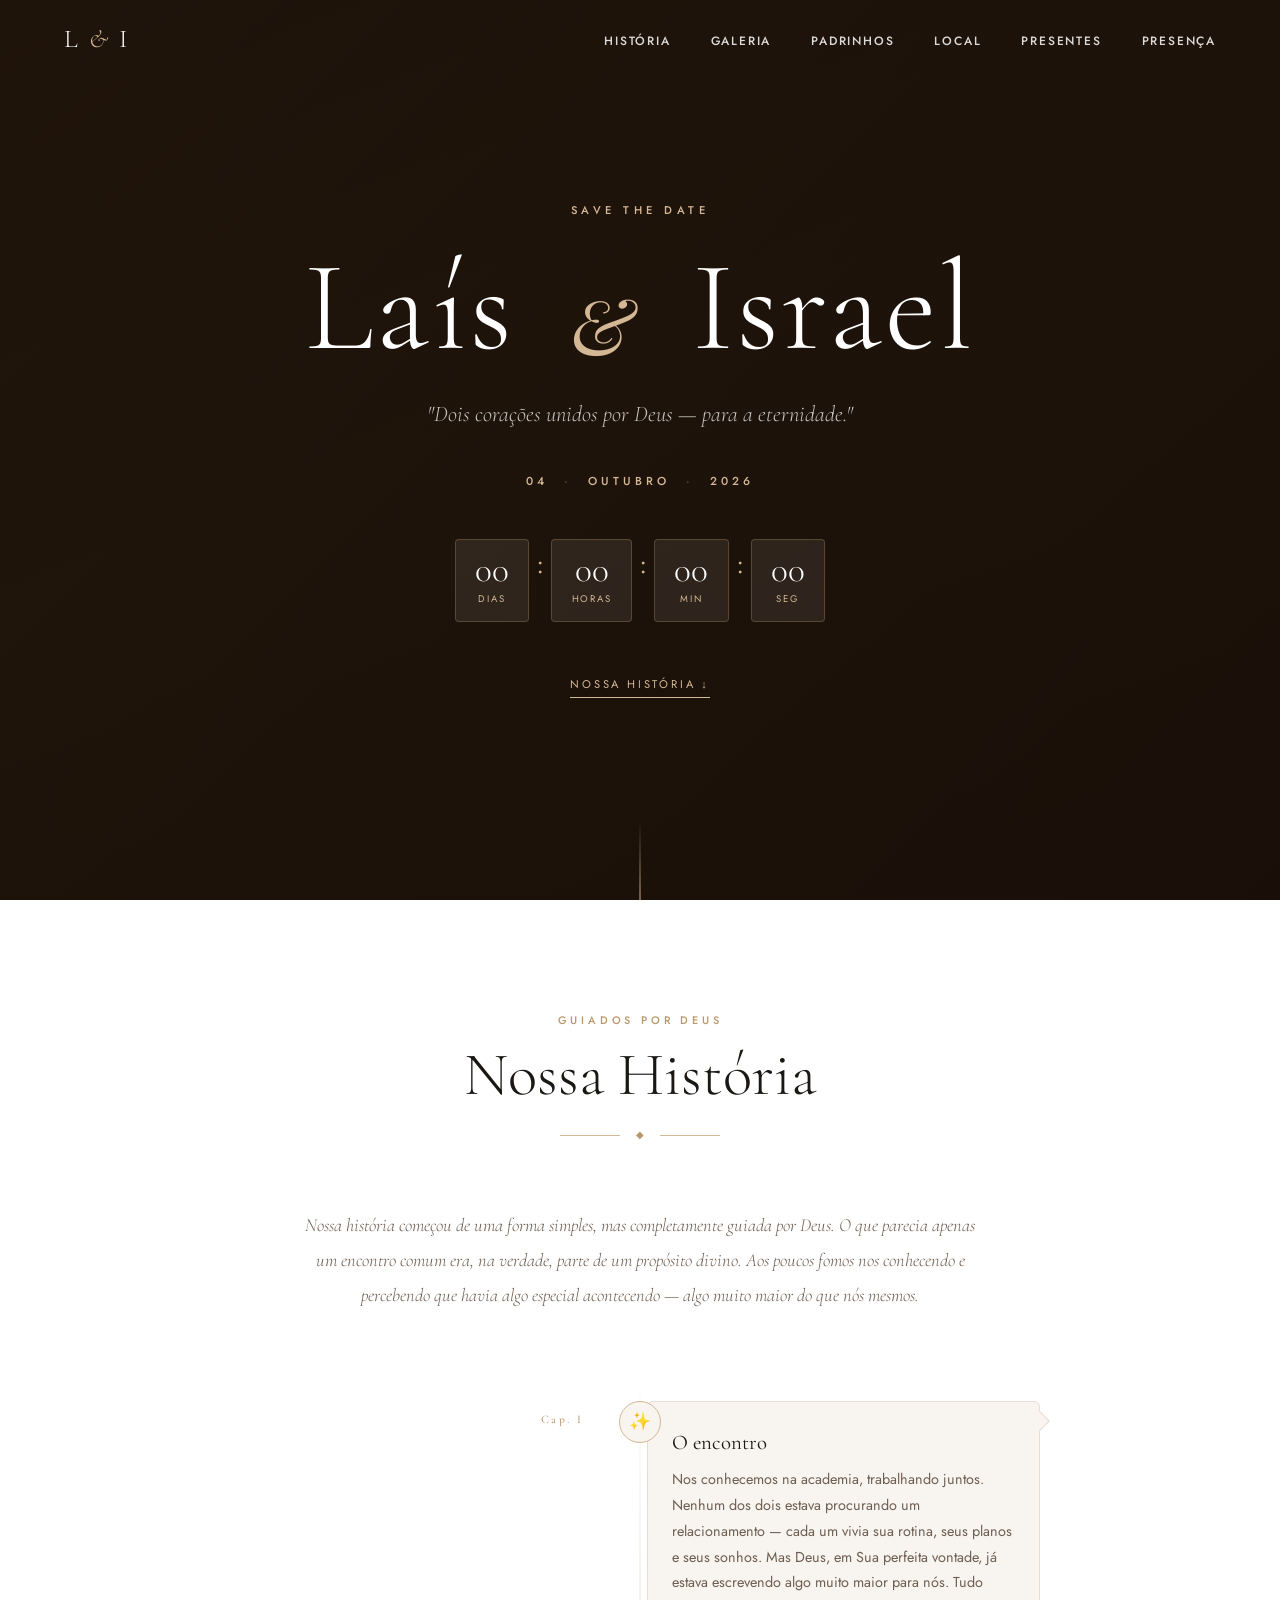
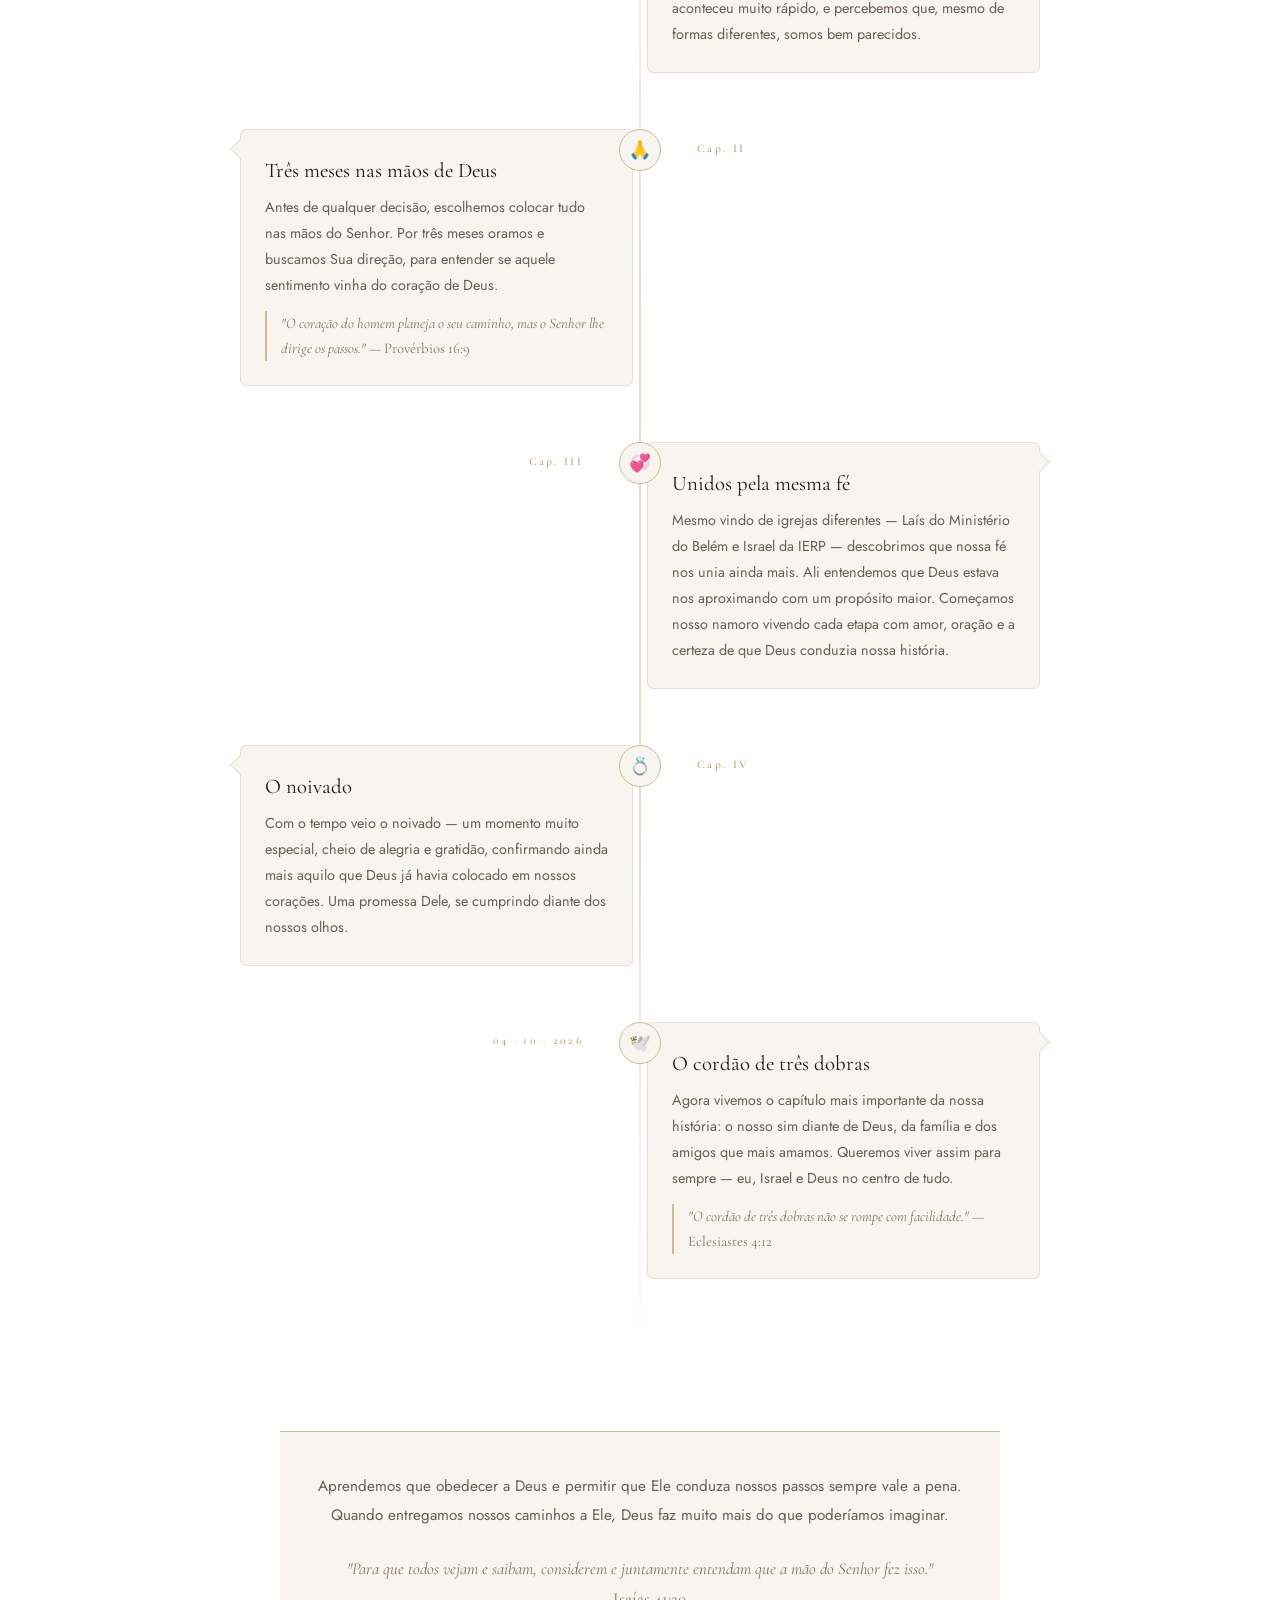
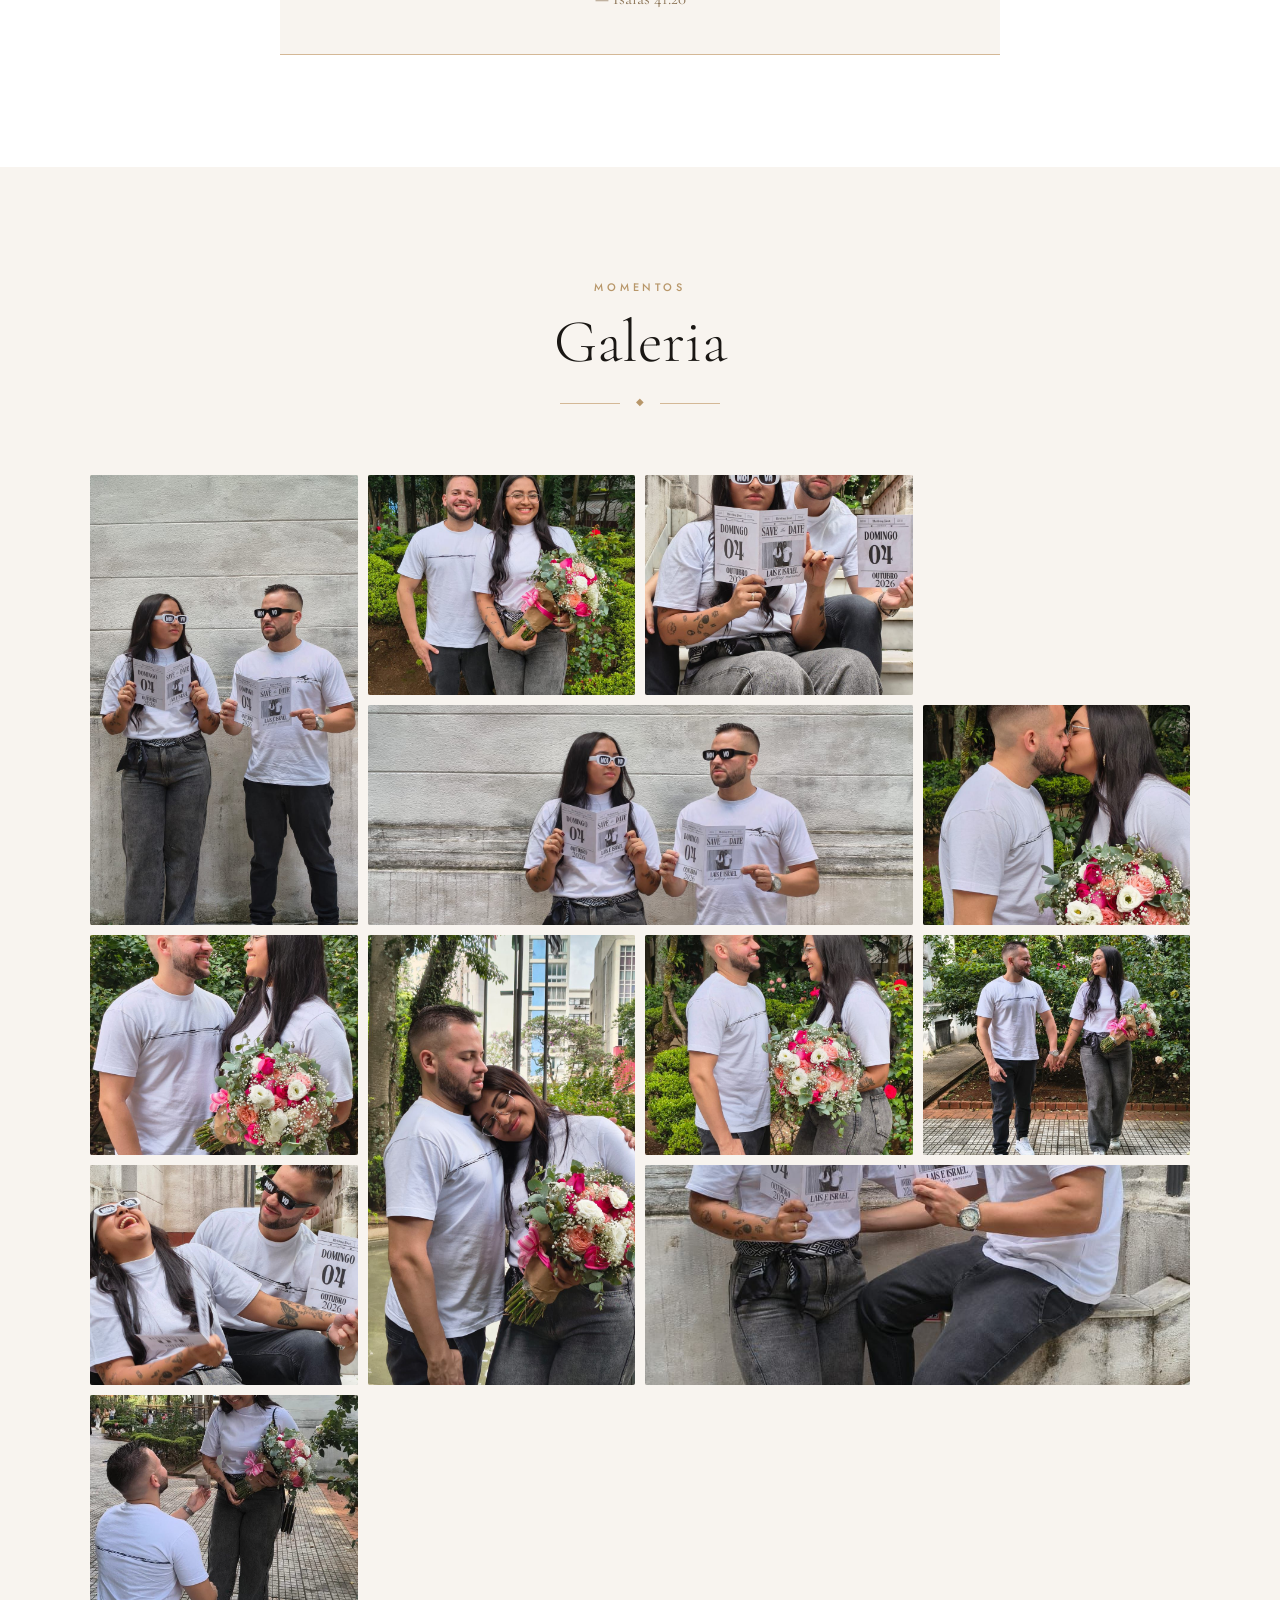
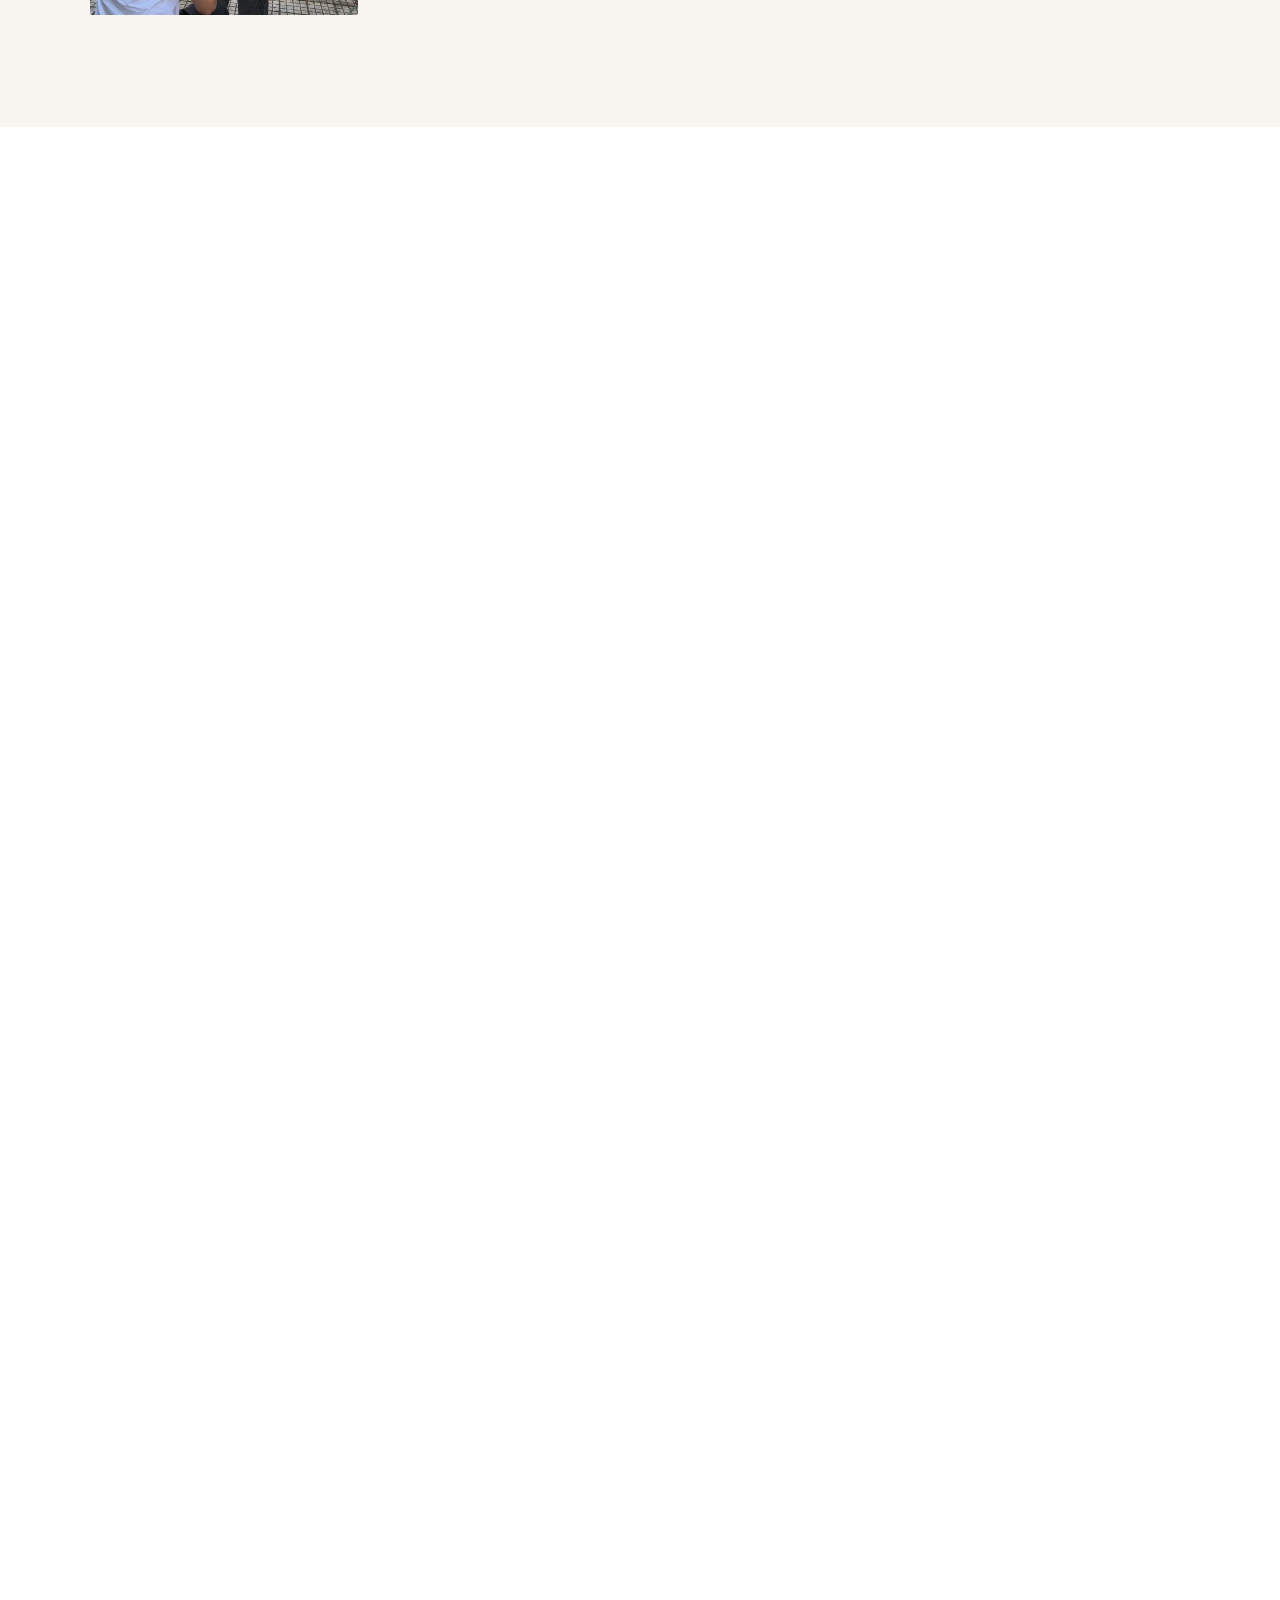
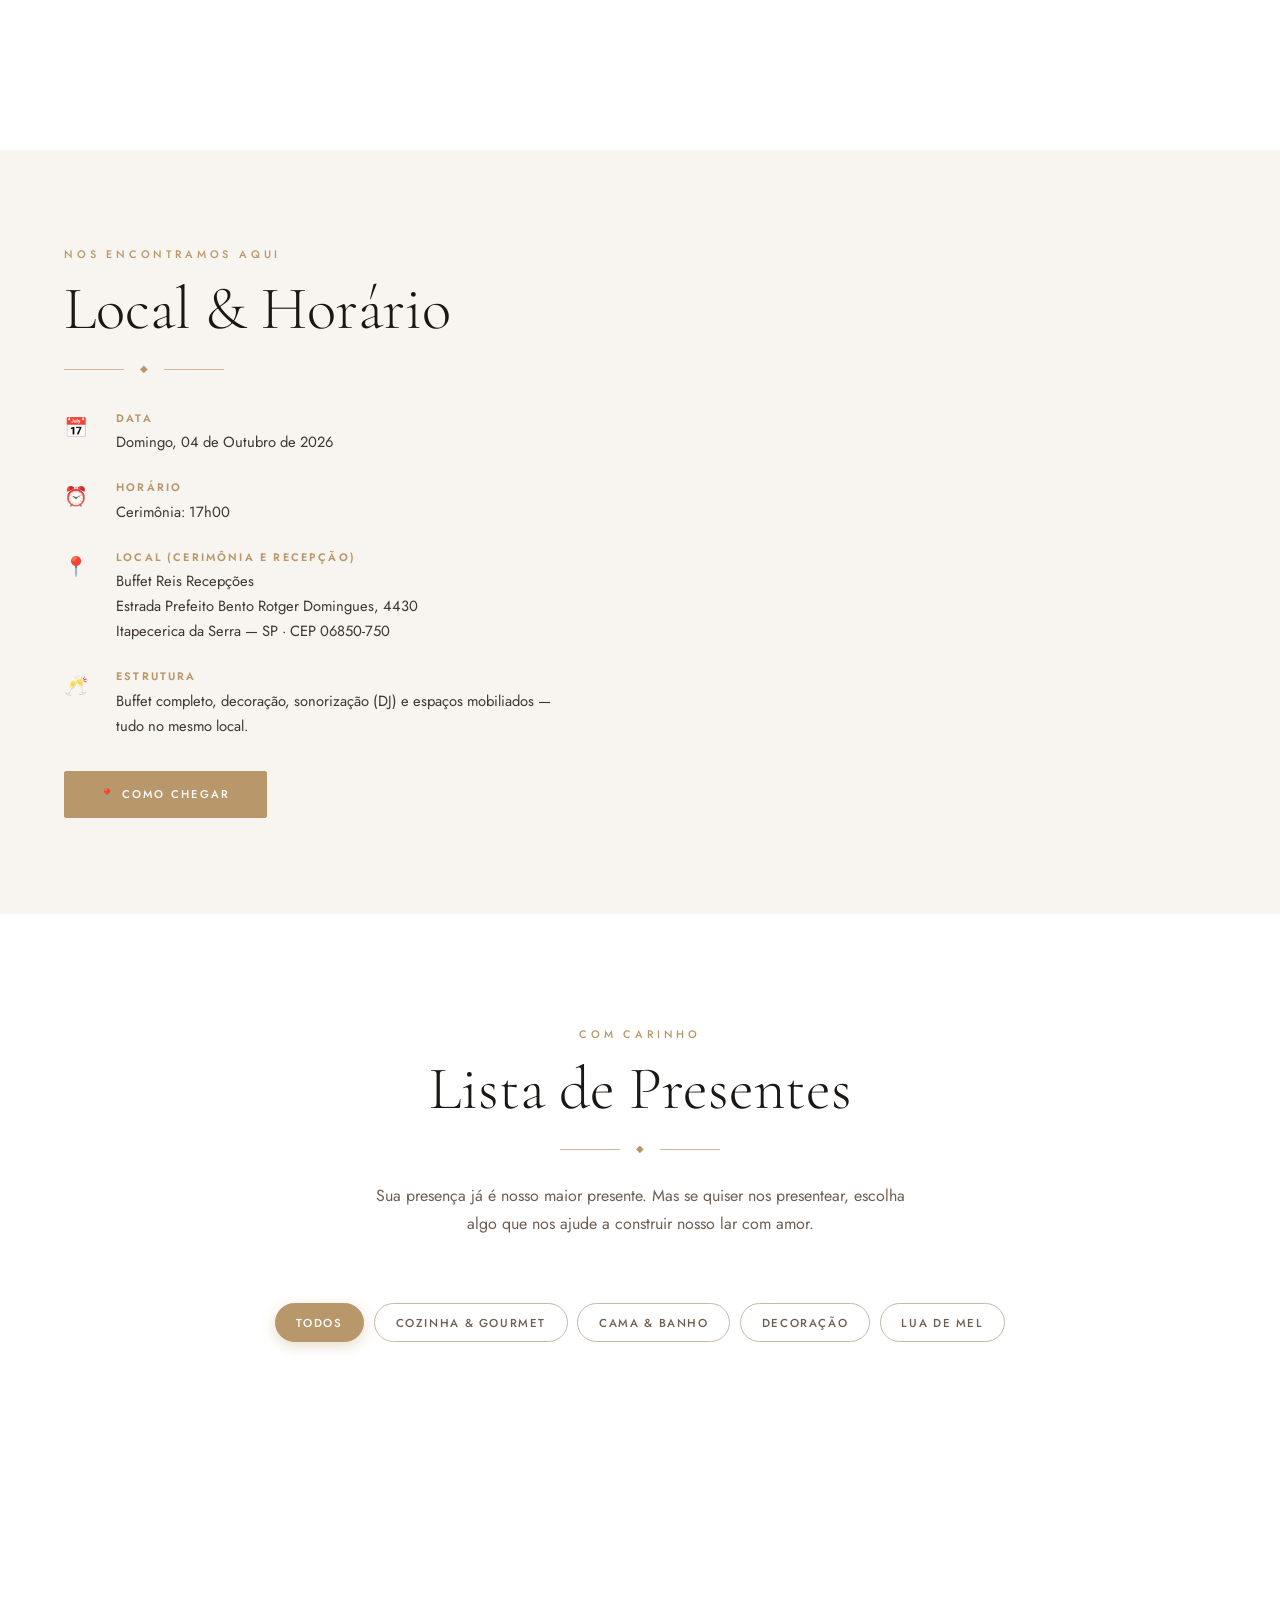
==== index.html @ 8e3e6f19 "Atualiza presentes com fotos reais do Unsplash e troca chave PIX - Substitui placeholders de imagem " ====
<!DOCTYPE html>
<html lang="pt-BR">
<head>
  <meta charset="UTF-8" />
  <meta name="viewport" content="width=device-width, initial-scale=1.0" />
  <title>Laís & Israel — 04.10.2026</title>
  <meta name="description" content="Casamento de Laís e Israel — Domingo, 04 de Outubro de 2026. Celebre conosco este momento especial." />
  <meta property="og:title" content="Laís & Israel — Casamento 04.10.2026" />
  <meta property="og:description" content="Você está convidado para o nosso grande dia!" />
  <meta property="og:type" content="website" />
  <link rel="preconnect" href="https://fonts.googleapis.com">
  <link rel="preconnect" href="https://fonts.gstatic.com" crossorigin>
  <link href="https://fonts.googleapis.com/css2?family=Cormorant+Garamond:ital,wght@0,300;0,400;0,500;0,600;1,300;1,400&family=Jost:wght@300;400;500&family=Playfair+Display:ital@1&display=swap" rel="stylesheet">
  <link rel="stylesheet" href="css/style.css" />
</head>
<body>

  <!-- NAV -->
  <nav id="navbar">
    <div class="nav-logo">L <span class="amp">&</span> I</div>
    <ul class="nav-links">
      <li><a href="#historia">História</a></li>
      <li><a href="#galeria">Galeria</a></li>
      <li><a href="#padrinhos">Padrinhos</a></li>
      <li><a href="#local">Local</a></li>
      <li><a href="#presentes">Presentes</a></li>
      <li><a href="#presenca">Presença</a></li>
    </ul>
    <button class="nav-toggle" id="navToggle" aria-label="Menu">
      <span></span><span></span><span></span>
    </button>
  </nav>

  <!-- HERO -->
  <section id="hero">
    <div class="hero-bg">
      <div class="hero-overlay"></div>
      <div class="hero-particles" id="particles"></div>
    </div>
    <div class="hero-content">
      <p class="hero-pre reveal">Save the Date</p>
      <h1 class="hero-names reveal">
        <span class="name-left">Laís</span>
        <span class="hero-amp">&</span>
        <span class="name-right">Israel</span>
      </h1>
      <p class="hero-phrase reveal"><em>"Dois corações unidos por Deus — para a eternidade."</em></p>
      <div class="hero-date reveal">
        <span class="date-day">04</span>
        <span class="date-sep">·</span>
        <span class="date-month">OUTUBRO</span>
        <span class="date-sep">·</span>
        <span class="date-year">2026</span>
      </div>
      <div class="countdown reveal" id="countdown">
        <div class="cd-block"><span id="cd-days">000</span><label>dias</label></div>
        <div class="cd-dot">:</div>
        <div class="cd-block"><span id="cd-hours">00</span><label>horas</label></div>
        <div class="cd-dot">:</div>
        <div class="cd-block"><span id="cd-min">00</span><label>min</label></div>
        <div class="cd-dot">:</div>
        <div class="cd-block"><span id="cd-sec">00</span><label>seg</label></div>
      </div>
      <a href="#historia" class="hero-cta reveal">Nossa história ↓</a>
    </div>
    <div class="hero-scroll-line"></div>
  </section>

  <!-- HISTÓRIA -->
  <section id="historia">
    <div class="section-header reveal">
      <p class="section-tag">Guiados por Deus</p>
      <h2 class="section-title">Nossa História</h2>
      <div class="section-divider"><span></span><span class="diamond">◆</span><span></span></div>
    </div>

    <div class="historia-intro reveal">
      <p>Nossa história começou de uma forma simples, mas completamente guiada por Deus. O que parecia apenas um encontro comum era, na verdade, parte de um propósito divino. Aos poucos fomos nos conhecendo e percebendo que havia algo especial acontecendo — algo muito maior do que nós mesmos.</p>
    </div>

    <div class="timeline">

      <div class="tl-item reveal">
        <div class="tl-icon">✨</div>
        <div class="tl-year">Cap. I</div>
        <div class="tl-card">
          <h3>O encontro</h3>
          <p>Nos conhecemos na academia, trabalhando juntos. Nenhum dos dois estava procurando um relacionamento — cada um vivia sua rotina, seus planos e seus sonhos. Mas Deus, em Sua perfeita vontade, já estava escrevendo algo muito maior para nós. Tudo aconteceu muito rápido, e percebemos que, mesmo de formas diferentes, somos bem parecidos.</p>
        </div>
      </div>

      <div class="tl-item tl-right reveal">
        <div class="tl-icon">🙏</div>
        <div class="tl-year">Cap. II</div>
        <div class="tl-card">
          <h3>Três meses nas mãos de Deus</h3>
          <p>Antes de qualquer decisão, escolhemos colocar tudo nas mãos do Senhor. Por três meses oramos e buscamos Sua direção, para entender se aquele sentimento vinha do coração de Deus.</p>
          <p class="tl-verse"><em>"O coração do homem planeja o seu caminho, mas o Senhor lhe dirige os passos."</em> — Provérbios 16:9</p>
        </div>
      </div>

      <div class="tl-item reveal">
        <div class="tl-icon">💞</div>
        <div class="tl-year">Cap. III</div>
        <div class="tl-card">
          <h3>Unidos pela mesma fé</h3>
          <p>Mesmo vindo de igrejas diferentes — Laís do Ministério do Belém e Israel da IERP — descobrimos que nossa fé nos unia ainda mais. Ali entendemos que Deus estava nos aproximando com um propósito maior. Começamos nosso namoro vivendo cada etapa com amor, oração e a certeza de que Deus conduzia nossa história.</p>
        </div>
      </div>

      <div class="tl-item tl-right reveal">
        <div class="tl-icon">💍</div>
        <div class="tl-year">Cap. IV</div>
        <div class="tl-card">
          <h3>O noivado</h3>
          <p>Com o tempo veio o noivado — um momento muito especial, cheio de alegria e gratidão, confirmando ainda mais aquilo que Deus já havia colocado em nossos corações. Uma promessa Dele, se cumprindo diante dos nossos olhos.</p>
        </div>
      </div>

      <div class="tl-item reveal">
        <div class="tl-icon">🕊️</div>
        <div class="tl-year">04 · 10 · 2026</div>
        <div class="tl-card">
          <h3>O cordão de três dobras</h3>
          <p>Agora vivemos o capítulo mais importante da nossa história: o nosso sim diante de Deus, da família e dos amigos que mais amamos. Queremos viver assim para sempre — eu, Israel e Deus no centro de tudo.</p>
          <p class="tl-verse"><em>"O cordão de três dobras não se rompe com facilidade."</em> — Eclesiastes 4:12</p>
        </div>
      </div>

    </div>

    <div class="historia-final reveal">
      <p>Aprendemos que obedecer a Deus e permitir que Ele conduza nossos passos sempre vale a pena. Quando entregamos nossos caminhos a Ele, Deus faz muito mais do que poderíamos imaginar.</p>
      <p class="historia-verse"><em>"Para que todos vejam e saibam, considerem e juntamente entendam que a mão do Senhor fez isso."</em><br>— Isaías 41:20</p>
    </div>
  </section>

  <!-- GALERIA -->
  <section id="galeria">
    <div class="section-header reveal">
      <p class="section-tag">Momentos</p>
      <h2 class="section-title">Galeria</h2>
      <div class="section-divider"><span></span><span class="diamond">◆</span><span></span></div>
    </div>

    <div class="gallery-grid reveal">
      <div class="gal-item gal-tall" data-index="0">
        <div class="gal-img" style="background:#d4c5b5 url('assets/photo1.jpg') center/cover no-repeat"></div>
        <div class="gal-overlay"><span>Save the Date</span></div>
      </div>
      <div class="gal-item" data-index="1">
        <div class="gal-img" style="background:#c9b8a8 url('assets/photo6.jpg') center/cover no-repeat"></div>
        <div class="gal-overlay"><span>Sorrindo de amor</span></div>
      </div>
      <div class="gal-item" data-index="2">
        <div class="gal-img" style="background:#e8ddd4 url('assets/photo3.jpg') center/cover no-repeat"></div>
        <div class="gal-overlay"><span>Noiva & Noivo</span></div>
      </div>
      <div class="gal-item gal-wide" data-index="3">
        <div class="gal-img" style="background:#d9cfc7 url('assets/photo4.jpg') center/cover no-repeat"></div>
        <div class="gal-overlay"><span>Amor em flor</span></div>
      </div>
      <div class="gal-item" data-index="4">
        <div class="gal-img" style="background:#c5b5a5 url('assets/photo5.jpg') center/cover no-repeat"></div>
        <div class="gal-overlay"><span>Um beijo eterno</span></div>
      </div>
      <div class="gal-item" data-index="5">
        <div class="gal-img" style="background:#ddd0c4 url('assets/photo9.jpg') center/cover no-repeat"></div>
        <div class="gal-overlay"><span>Para sempre</span></div>
      </div>
      <div class="gal-item gal-tall" data-index="6">
        <div class="gal-img" style="background:#cfc2b5 url('assets/photo7.jpg') center/cover no-repeat"></div>
        <div class="gal-overlay"><span>De mãos dadas</span></div>
      </div>
      <div class="gal-item" data-index="7">
        <div class="gal-img" style="background:#e2d8ce url('assets/photo8.jpg') center/cover no-repeat"></div>
        <div class="gal-overlay"><span>Noivos</span></div>
      </div>
      <div class="gal-item" data-index="8">
        <div class="gal-img" style="background:#d5c8bb url('assets/photo13.jpg') center/cover no-repeat"></div>
        <div class="gal-overlay"><span>Caminhando juntos</span></div>
      </div>
      <div class="gal-item" data-index="9">
        <div class="gal-img" style="background:#c8bdb0 url('assets/photo11.jpg') center/cover no-repeat"></div>
        <div class="gal-overlay"><span>Cumplicidade</span></div>
      </div>
      <div class="gal-item gal-wide" data-index="10">
        <div class="gal-img" style="background:#dbd0c5 url('assets/photo12.jpg') center/cover no-repeat"></div>
        <div class="gal-overlay"><span>Noiva & Noivo</span></div>
      </div>
      <div class="gal-item" data-index="11">
        <div class="gal-img" style="background:#d0c4b8 url('assets/photo10.jpg') center/cover no-repeat"></div>
        <div class="gal-overlay"><span>O grande pedido</span></div>
      </div>
    </div>
  </section>

  <!-- PADRINHOS -->
  <section id="padrinhos">
    <div class="section-header reveal">
      <p class="section-tag">Nosso círculo</p>
      <h2 class="section-title">Padrinhos & Madrinhas</h2>
      <div class="section-divider"><span></span><span class="diamond">◆</span><span></span></div>
      <p class="section-sub reveal">Escolhidos com amor para estar ao nosso lado nesse dia tão especial</p>
    </div>

    <div class="mentores reveal">
      <div class="mentores-header">
        <p class="mentores-tag">Com gratidão</p>
        <h3 class="mentores-title">Nossos Mentores</h3>
        <div class="section-divider"><span></span><span class="diamond">◆</span><span></span></div>
        <p class="mentores-sub">Nos orientaram a viver um relacionamento cristão, onde o crescimento espiritual faz toda a diferença no matrimônio.</p>
      </div>
      <div class="mentores-grid">
        <div class="mentor-card">
          <div class="mentor-photo" style="background-image: url('assets/clovis.jpg')"></div>
          <h4>Clovis Caldeira</h4>
          <span class="mentor-role">Padrinho &amp; Mentor</span>
          <p>"Orientamos a viver um relacionamento cristão, onde o crescimento espiritual faz a diferença no matrimônio."</p>
        </div>
        <div class="mentor-card">
          <div class="mentor-photo" style="background-image: url('assets/priscila.jpg')"></div>
          <h4>Priscila Jimenes</h4>
          <span class="mentor-role">Madrinha &amp; Mentora</span>
          <p>"Caminhamos ao lado deles desde o início, com oração, amor e fé, apontando sempre para Jesus."</p>
        </div>
      </div>
    </div>

    <div class="padrinhos-tabs reveal">
      <button class="tab-btn active" data-tab="madrinhas">Madrinhas</button>
      <button class="tab-btn" data-tab="padrinhos-list">Padrinhos</button>
    </div>

    <div class="padrinhos-grid reveal" id="madrinhas">
      <div class="padrinho-card">
        <div class="padrinho-avatar" style="background: linear-gradient(135deg, #e8d5c4, #c9a99a)">A</div>
        <h4>Ana Carolina</h4>
        <span class="padrinho-role">Madrinha de Honra</span>
        <p>"A amiga que esteve em cada risada, cada choro e cada conquista. Irmã de coração."</p>
      </div>
      <div class="padrinho-card">
        <div class="padrinho-avatar" style="background: linear-gradient(135deg, #d4c9e8, #b5a0c9)">J</div>
        <h4>Juliana Matos</h4>
        <span class="padrinho-role">Madrinha</span>
        <p>"Desde os tempos de escola até hoje — uma amizade que só cresce e se fortalece."</p>
      </div>
      <div class="padrinho-card">
        <div class="padrinho-avatar" style="background: linear-gradient(135deg, #c4e8d5, #9ac9b0)">F</div>
        <h4>Fernanda Lima</h4>
        <span class="padrinho-role">Madrinha</span>
        <p>"Parceira de vida, de aventuras e de boas conversas. Que honra estar ao seu lado."</p>
      </div>
      <div class="padrinho-card">
        <div class="padrinho-avatar" style="background: linear-gradient(135deg, #e8e4c4, #c9c39a)">P</div>
        <h4>Priscila Souza</h4>
        <span class="padrinho-role">Madrinha</span>
        <p>"Luz, leveza e muito amor. Tudo o que você representa para nós."</p>
      </div>
    </div>

    <div class="padrinhos-grid reveal hidden" id="padrinhos-list">
      <div class="padrinho-card">
        <div class="padrinho-avatar" style="background: linear-gradient(135deg, #c4d5e8, #9ab5c9)">D</div>
        <h4>Daniel Melo</h4>
        <span class="padrinho-role">Padrinho de Honra</span>
        <p>"O irmão que a vida escolheu para mim. Desde o primeiro dia, fiel e presente."</p>
      </div>
      <div class="padrinho-card">
        <div class="padrinho-avatar" style="background: linear-gradient(135deg, #e8c4c4, #c99a9a)">M</div>
        <h4>Marcelo Brayan</h4>
        <span class="padrinho-role">Padrinho</span>
        <p>"Parceiro de todas as horas. Na alegria, na bagunça e, agora, neste dia sagrado."</p>
      </div>
      <div class="padrinho-card">
        <div class="padrinho-avatar" style="background: linear-gradient(135deg, #c4e8e4, #9ac9c5)">W</div>
        <h4>Wesley Araujo</h4>
        <span class="padrinho-role">Padrinho</span>
        <p>"Amigo de anos, presença constante. Que honra dividir esse momento contigo."</p>
      </div>
      <div class="padrinho-card">
        <div class="padrinho-avatar" style="background: linear-gradient(135deg, #e4e8c4, #c5c99a)">W</div>
        <h4>Wilson Lindo</h4>
        <span class="padrinho-role">Padrinho</span>
        <p>"Fidelidade, lealdade e um coração enorme. É assim que te definimos."</p>
      </div>
      <div class="padrinho-card">
        <div class="padrinho-avatar" style="background: linear-gradient(135deg, #e4e8c4, #c5c99a)">E</div>
        <h4>Elielson Tenório</h4>
        <span class="padrinho-role">Padrinho</span>
        <p>"Nossa amizade nasceu na fé e foi fortalecida na caminhada com Deus; é um privilégio ter você como meu amigo."</p>
      </div>
      <div class="padrinho-card">
        <div class="padrinho-avatar" style="background: linear-gradient(135deg, #e4e8c4, #c5c99a)">A</div>
        <h4>Adriano Miranda</h4>
        <span class="padrinho-role">Padrinho</span>
        <p>"Ganhei um segundo pai, que está sempre disposto a ajudar."</p>
      </div>
      <div class="padrinho-card">
        <div class="padrinho-avatar" style="background: linear-gradient(135deg, #e4e8c4, #c5c99a)">F</div>
        <h4>Felipe Alexandre</h4>
        <span class="padrinho-role">Padrinho</span>
        <p>"Mais que um irmão, é um comediante."</p>
      </div>
      <div class="padrinho-card">
        <div class="padrinho-avatar" style="background: linear-gradient(135deg, #e4e8c4, #c5c99a)">A</div>
        <h4>Allan Oliveira</h4>
        <span class="padrinho-role">Padrinho</span>
        <p>"Você sempre foi exemplo, apoio e amizade, e sei que posso contar com você em qualquer momento."</p>
      </div>
      <div class="padrinho-card">
        <div class="padrinho-avatar" style="background: linear-gradient(135deg, #e4e8c4, #c5c99a)">M</div>
        <h4>Marcos Martins</h4>
        <span class="padrinho-role">Padrinho</span>
        <p>"Você começou sendo meu patrão, mas a vida transformou essa relação em uma amizade que levo com muito respeito e gratidão."</p>
      </div>
      <div class="padrinho-card">
        <div class="padrinho-avatar" style="background: linear-gradient(135deg, #e4e8c4, #c5c99a)">R</div>
        <h4>Ricardo</h4>
        <span class="padrinho-role">Padrinho</span>
        <p>"Cunhado é um presente da vida."</p>
      </div>
      <div class="padrinho-card">
        <div class="padrinho-avatar" style="background: linear-gradient(135deg, #e4e8c4, #c5c99a)">V</div>
        <h4>Pastor Valdir</h4>
        <span class="padrinho-role">Padrinho</span>
        <p>"Ter o senhor participando do nosso casamento é uma grande honra e uma bênção que levaremos para sempre em nossos corações."</p>
      </div>
      <div class="padrinho-card">
        <div class="padrinho-avatar" style="background: linear-gradient(135deg, #e4e8c4, #c5c99a)">N</div>
        <h4>Pastor Nivaldo</h4>
        <span class="padrinho-role">Padrinho</span>
        <p>"Mais que um líder espiritual, o senhor é um instrumento de Deus, alguém que tem nos guiado com sabedoria, amor e dedicação."</p>
      </div>
      <div class="padrinho-card">
        <div class="padrinho-avatar" style="background: linear-gradient(135deg, #e4e8c4, #c5c99a)">L</div>
        <h4>Luiz Fernando</h4>
        <span class="padrinho-role">Padrinho</span>
        <p>"Que Deus continue abençoando a sua vida e que possamos viver momentos especiais em família."</p>
      </div>
      <div class="padrinho-card">
        <div class="padrinho-avatar" style="background: linear-gradient(135deg, #e4e8c4, #c5c99a)">J</div>
        <h4>José - JB</h4>
        <span class="padrinho-role">Padrinho</span>
        <p>"Hoje é um dia muito especial, e eu não poderia deixar de agradecer por fazer parte deste momento."</p>
      </div>
      <div class="padrinho-card">
        <div class="padrinho-avatar" style="background: linear-gradient(135deg, #e4e8c4, #c5c99a)">M</div>
        <h4>Milton Francisco</h4>
        <span class="padrinho-role">Padrinho</span>
        <p>"Obrigado por estar conosco neste dia tão especial."</p>
      </div>
      <div class="padrinho-card">
        <div class="padrinho-avatar" style="background: linear-gradient(135deg, #e4e8c4, #c5c99a)">A</div>
        <h4>Antônio </h4>
        <span class="padrinho-role">Padrinho</span>
        <p>"Obrigado por estar conosco neste dia tão especial."</p>
      </div>
      <div class="padrinho-card">
        <div class="padrinho-avatar" style="background: linear-gradient(135deg, #e4e8c4, #c5c99a)">P</div>
        <h4>Paulo Dias </h4>
        <span class="padrinho-role">Padrinho</span>
        <p>"Que as suas ondas se conectem com as nossas."</p>
      </div>
    </div>
    </div>
  </section>

  <!-- LOCAL -->
  <section id="local">
    <div class="local-inner">
      <div class="local-info reveal">
        <p class="section-tag">Nos encontramos aqui</p>
        <h2 class="section-title">Local & Horário</h2>
        <div class="section-divider left"><span></span><span class="diamond">◆</span><span></span></div>

        <div class="local-details">
          <div class="local-item">
            <div class="local-icon">📅</div>
            <div>
              <strong>Data</strong>
              <p>Domingo, 04 de Outubro de 2026</p>
            </div>
          </div>
          <div class="local-item">
            <div class="local-icon">⏰</div>
            <div>
              <strong>Horário</strong>
              <p>Cerimônia: 17h00 </p>
            </div>
          </div>
          <div class="local-item">
            <div class="local-icon">📍</div>
            <div>
              <strong>Local (cerimônia e recepção)</strong>
              <p>Buffet Reis Recepções<br>Estrada Prefeito Bento Rotger Domingues, 4430<br>Itapecerica da Serra — SP · CEP 06850-750</p>
            </div>
          </div>
          <div class="local-item">
            <div class="local-icon">🥂</div>
            <div>
              <strong>Estrutura</strong>
              <p>Buffet completo, decoração, sonorização (DJ) e espaços mobiliados — tudo no mesmo local.</p>
            </div>
          </div>
        </div>

        <a href="https://www.google.com/maps/search/?api=1&query=Buffet+Reis+Recep%C3%A7%C3%B5es+Estrada+Prefeito+Bento+Rotger+Domingues+4430+Itapecerica+da+Serra" target="_blank" class="btn-primary">
          📍 Como Chegar
        </a>
      </div>

      <div class="local-map reveal">
        <div class="map-wrapper">
          <iframe
            src="https://www.google.com/maps?q=Estrada+Prefeito+Bento+Rotger+Domingues,+4430,+Itapecerica+da+Serra,+SP,+06850-750&output=embed"
            width="100%" height="100%" style="border:0;" allowfullscreen="" loading="lazy"
            referrerpolicy="no-referrer-when-downgrade">
          </iframe>
        </div>
      </div>
    </div>
  </section>

  <!-- PRESENTES -->
  <section id="presentes">
    <div class="section-header reveal">
      <p class="section-tag">Com carinho</p>
      <h2 class="section-title">Lista de Presentes</h2>
      <div class="section-divider"><span></span><span class="diamond">◆</span><span></span></div>
      <p class="section-sub reveal">Sua presença já é nosso maior presente. Mas se quiser nos presentear, escolha algo que nos ajude a construir nosso lar com amor.</p>
    </div>

    <div class="presentes-filtros reveal" id="presentesFiltros"></div>

    <div class="presentes-grid reveal" id="presentesGrid">
      <!-- Populado via JS -->
    </div>
  </section>

  <!-- MODAL PRESENTE (Mercado Pago) -->
  <div class="modal-overlay" id="pixModal">
    <div class="modal-card">
      <button class="modal-close" id="closeModal">✕</button>
      <div class="modal-emoji" id="modalEmoji">🎁</div>
      <h3 id="modalTitle">Presente</h3>
      <p id="modalDesc" class="modal-desc"></p>
      <p class="modal-price" id="modalPrice"></p>

      <div class="mp-methods">
        <span class="mp-badge">PIX</span>
        <span class="mp-badge">Cartão até 12x</span>
        <span class="mp-badge">Boleto</span>
      </div>

      <div class="buyer-fields">
        <div class="buyer-field">
          <label for="buyerName">Seu nome</label>
          <input type="text" id="buyerName" name="buyerName" placeholder="Ex: Maria Silva" autocomplete="name" required />
        </div>
        <div class="buyer-field">
          <label for="buyerWhats">Seu WhatsApp</label>
          <input type="tel" id="buyerWhats" name="buyerWhats" placeholder="(11) 98888-7777" autocomplete="tel" inputmode="numeric" required />
        </div>
      </div>

      <div class="mp-actions">
        <a href="#" target="_blank" rel="noopener" class="btn-primary btn-mp" id="btnMercadoPago">
          Pagar no Mercado Pago (PIX, cartão ou boleto) →
        </a>
        <button type="button" class="btn-primary btn-pix" id="btnPix">
          Pagar com PIX direto
        </button>
      </div>

      <div class="pix-box hidden" id="pixBox">
        <p class="pix-title">Chave PIX (e-mail)</p>
        <p class="pix-key" id="pixKey">11972892128</p>
        <div class="pix-actions">
          <button type="button" class="btn-pix-copy" id="copyPix">Copiar chave PIX</button>
          <a href="https://wa.me/5511916376717" target="_blank" rel="noopener" class="btn-pix-whats" id="btnPixWhats">Enviar comprovante no WhatsApp</a>
        </div>
      </div>

      <p class="mp-security">🔒 Checkout seguro via Mercado Pago (PIX, cartão e boleto) ou PIX direto pela chave acima.</p>
      <p class="mp-fallback hidden" id="mpFallback">
        Link de pagamento ainda não configurado para este presente.<br>
        Faça um PIX para <strong>11972892128</strong> e envie o comprovante por WhatsApp 💌
      </p>
    </div>
  </div>

  <!-- LISTA DE PRESENÇA -->
  <section id="presenca">
    <div class="section-header reveal">
      <p class="section-tag">Quem vai celebrar com a gente</p>
      <h2 class="section-title">Lista de Presença</h2>
      <div class="section-divider"><span></span><span class="diamond">◆</span><span></span></div>
      <p class="section-sub reveal">Cadastre você e seus acompanhantes. Use o botão <strong>+ Adicionar pessoa</strong> para incluir mais convidados.</p>
    </div>

    <form id="presencaForm" class="presenca-wrap reveal" autocomplete="off">
      <div id="presencaList" class="presenca-list"></div>

      <button type="button" class="btn-add" id="btnAddGuest">
        <span class="plus-icon">+</span> Adicionar pessoa
      </button>

      <div class="presenca-actions">
        <button type="submit" class="btn-primary btn-confirm">Confirmar presença</button>
      </div>

      <p class="presenca-feedback" id="presencaFeedback" role="status"></p>
    </form>

    <div class="presenca-saved reveal" id="presencaSaved"></div>
  </section>

  <!-- RSVP / CONFIRMAÇÃO -->
  <section id="confirmacao">
    <div class="rsvp-inner reveal">
      <p class="section-tag" style="color:#c4a882">Confirme sua presença</p>
      <h2 class="section-title" style="color:#fff">Nos vemos lá?</h2>
      <div class="section-divider"><span style="background:#c4a882aa"></span><span class="diamond" style="color:#c4a882">◆</span><span style="background:#c4a882aa"></span></div>
      <p style="color:#e8d9ca; max-width:500px; margin:0 auto 2.5rem; text-align:center; font-size:1rem; line-height:1.8;">
        Sua presença faz toda a diferença nesse dia tão especial.<br>Confirme até <strong style="color:#c4a882">20 de setembro de 2026</strong>.
      </p>
      <a href="https://wa.me/5511916376717?text=Olá!%20Confirmo%20minha%20presença%20no%20casamento%20de%20Laís%20e%20Israel%20💍" target="_blank" class="btn-whatsapp">
        💬 Confirmar pelo WhatsApp
      </a>
    </div>
  </section>

  <!-- FOOTER -->
  <footer>
    <div class="footer-inner">
      <div class="footer-names">Laís <span class="amp">&</span> Israel</div>
      <p class="footer-date">04 · 10 · 2026</p>
      <p class="footer-quote">"O cordão de três dobras não se rompe com facilidade." — Eclesiastes 4:12</p>
      <div class="footer-line"></div>
      <p class="footer-copy">Feito com amor ♡ São Paulo, Brasil</p>
    </div>
  </footer>

  <!-- BACK TO TOP -->
  <button class="back-top" id="backTop" aria-label="Voltar ao topo">↑</button>

  <!-- LIGHTBOX -->
  <div class="lightbox" id="lightbox">
    <button class="lb-close" id="lbClose">✕</button>
    <button class="lb-prev" id="lbPrev">‹</button>
    <div class="lb-img-wrap">
      <img src="" alt="" id="lbImg" />
    </div>
    <button class="lb-next" id="lbNext">›</button>
    <p class="lb-caption" id="lbCaption"></p>
  </div>

  <script src="js/main.js"></script>
</body>
</html>
---- css/style.css ----
/* ============================================
   LAÍS & ISRAEL — Wedding Website
   Estilo: Luxury Editorial · Paleta Nude/Gold
   ============================================ */

/* === VARIABLES === */
:root {
  --gold:    #b8976a;
  --gold-lt: #d4b896;
  --gold-dk: #8B7355;
  --nude:    #e8ddd4;
  --nude-dk: #c9b8a8;
  --cream:   #f8f4ef;
  --dark:    #1a1714;
  --dark-2:  #2c2620;
  --text:    #3d3530;
  --text-lt: #6e5e52;
  --white:   #ffffff;
  --rose:    #c4937a;

  --font-serif: 'Cormorant Garamond', Georgia, serif;
  --font-body:  'Jost', 'Helvetica Neue', sans-serif;

  --radius: 2px;
  --shadow: 0 8px 40px rgba(30,20,10,0.12);
  --shadow-lg: 0 20px 60px rgba(30,20,10,0.2);

  --ease: cubic-bezier(0.4, 0, 0.2, 1);
}

/* === RESET & BASE === */
*, *::before, *::after { box-sizing: border-box; margin: 0; padding: 0; }

html { scroll-behavior: smooth; font-size: 16px; }

body {
  font-family: var(--font-body);
  background: var(--cream);
  color: var(--text);
  line-height: 1.6;
  overflow-x: hidden;
}

img { max-width: 100%; display: block; }

a { text-decoration: none; color: inherit; }

/* === SCROLLBAR === */
::-webkit-scrollbar { width: 5px; }
::-webkit-scrollbar-track { background: var(--cream); }
::-webkit-scrollbar-thumb { background: var(--gold); border-radius: 10px; }

/* === UTILITY === */
.hidden { display: none !important; }

/* === NAV === */
#navbar {
  position: fixed;
  top: 0; left: 0; right: 0;
  z-index: 100;
  display: flex;
  align-items: center;
  justify-content: space-between;
  padding: 1.2rem 4rem;
  transition: all 0.4s var(--ease);
}

#navbar.scrolled {
  background: rgba(248,244,239,0.95);
  backdrop-filter: blur(12px);
  box-shadow: 0 1px 20px rgba(0,0,0,0.08);
  padding: 0.9rem 4rem;
}

.nav-logo {
  font-family: var(--font-serif);
  font-size: 1.6rem;
  font-weight: 300;
  color: var(--white);
  letter-spacing: 0.1em;
  transition: color 0.4s;
}

#navbar.scrolled .nav-logo { color: var(--gold-dk); }

.nav-logo .amp { color: var(--gold-lt); font-style: italic; }

.nav-links {
  display: flex;
  gap: 2.5rem;
  list-style: none;
}

.nav-links a {
  font-size: 0.75rem;
  font-weight: 500;
  letter-spacing: 0.15em;
  text-transform: uppercase;
  color: rgba(255,255,255,0.85);
  transition: color 0.3s;
  position: relative;
}

.nav-links a::after {
  content: '';
  position: absolute;
  bottom: -3px; left: 0;
  width: 0; height: 1px;
  background: var(--gold-lt);
  transition: width 0.3s var(--ease);
}

.nav-links a:hover::after { width: 100%; }
.nav-links a:hover { color: var(--gold-lt); }

#navbar.scrolled .nav-links a { color: var(--text-lt); }
#navbar.scrolled .nav-links a:hover { color: var(--gold); }

.nav-toggle {
  display: none;
  flex-direction: column;
  gap: 5px;
  background: none;
  border: none;
  cursor: pointer;
  padding: 4px;
}

.nav-toggle span {
  display: block;
  width: 24px; height: 1.5px;
  background: var(--white);
  transition: all 0.3s;
}

#navbar.scrolled .nav-toggle span { background: var(--dark); }

/* === HERO === */
#hero {
  position: relative;
  min-height: 100vh;
  display: flex;
  align-items: center;
  justify-content: center;
  overflow: hidden;
  background: var(--dark-2);
}

.hero-bg {
  position: absolute;
  inset: 0;
  background: 
    url('assets/photo6.jpg') center/cover no-repeat,
    linear-gradient(135deg, #2c2010 0%, #1a1008 100%);
}

.hero-overlay {
  position: absolute;
  inset: 0;
  background: linear-gradient(
    160deg,
    rgba(26,15,8,0.72) 0%,
    rgba(26,15,8,0.55) 50%,
    rgba(26,15,8,0.78) 100%
  );
}

/* Floating particles */
.hero-particles {
  position: absolute;
  inset: 0;
  overflow: hidden;
  pointer-events: none;
}

.particle {
  position: absolute;
  width: 2px; height: 2px;
  background: var(--gold-lt);
  border-radius: 50%;
  animation: float linear infinite;
  opacity: 0;
}

@keyframes float {
  0%   { opacity: 0; transform: translateY(0) scale(0); }
  10%  { opacity: 0.6; }
  90%  { opacity: 0.3; }
  100% { opacity: 0; transform: translateY(-100vh) scale(1.5); }
}

.hero-content {
  position: relative;
  z-index: 2;
  text-align: center;
  padding: 2rem;
  max-width: 800px;
}

.hero-pre {
  font-family: var(--font-body);
  font-size: 0.7rem;
  font-weight: 500;
  letter-spacing: 0.4em;
  text-transform: uppercase;
  color: var(--gold-lt);
  margin-bottom: 1.5rem;
  opacity: 0;
  animation: fadeUp 0.8s 0.3s var(--ease) forwards;
}

.hero-names {
  font-family: var(--font-serif);
  font-size: clamp(4rem, 10vw, 8rem);
  font-weight: 300;
  color: var(--white);
  line-height: 1;
  letter-spacing: 0.02em;
  margin-bottom: 1.5rem;
  opacity: 0;
  animation: fadeUp 0.8s 0.5s var(--ease) forwards;
}

.name-left, .name-right { display: inline-block; }
.hero-amp {
  font-family: 'Playfair Display', var(--font-serif);
  font-style: italic;
  color: var(--gold-lt);
  font-size: 0.6em;
  margin: 0 0.3em;
  vertical-align: middle;
}

.hero-phrase {
  font-family: var(--font-serif);
  font-size: clamp(1rem, 2.5vw, 1.4rem);
  font-weight: 300;
  font-style: italic;
  color: rgba(255,255,255,0.75);
  margin-bottom: 2.5rem;
  opacity: 0;
  animation: fadeUp 0.8s 0.7s var(--ease) forwards;
}

.hero-date {
  display: flex;
  align-items: center;
  justify-content: center;
  gap: 1rem;
  font-family: var(--font-body);
  font-size: 0.72rem;
  font-weight: 500;
  letter-spacing: 0.35em;
  text-transform: uppercase;
  color: var(--gold-lt);
  margin-bottom: 3rem;
  opacity: 0;
  animation: fadeUp 0.8s 0.9s var(--ease) forwards;
}

.date-sep { opacity: 0.4; }

/* COUNTDOWN */
.countdown {
  display: flex;
  gap: 0.5rem;
  justify-content: center;
  align-items: center;
  margin-bottom: 3rem;
  opacity: 0;
  animation: fadeUp 0.8s 1.1s var(--ease) forwards;
}

.cd-block {
  display: flex;
  flex-direction: column;
  align-items: center;
  background: rgba(255,255,255,0.08);
  backdrop-filter: blur(8px);
  border: 1px solid rgba(184,151,106,0.3);
  border-radius: 4px;
  padding: 0.8rem 1.2rem;
  min-width: 72px;
}

.cd-block span {
  font-family: var(--font-serif);
  font-size: 2.2rem;
  font-weight: 300;
  color: var(--white);
  line-height: 1;
}

.cd-block label {
  font-size: 0.6rem;
  letter-spacing: 0.2em;
  text-transform: uppercase;
  color: var(--gold-lt);
  margin-top: 0.3rem;
}

.cd-dot {
  font-family: var(--font-serif);
  font-size: 2rem;
  color: var(--gold-lt);
  line-height: 1;
  align-self: flex-start;
  padding-top: 0.5rem;
}

.hero-cta {
  display: inline-block;
  font-size: 0.7rem;
  letter-spacing: 0.25em;
  text-transform: uppercase;
  color: var(--gold-lt);
  border-bottom: 1px solid var(--gold-lt);
  padding-bottom: 3px;
  transition: all 0.3s;
  opacity: 0;
  animation: fadeUp 0.8s 1.3s var(--ease) forwards;
}

.hero-cta:hover {
  color: var(--white);
  border-color: var(--white);
  letter-spacing: 0.35em;
}

.hero-scroll-line {
  position: absolute;
  bottom: 0; left: 50%;
  transform: translateX(-50%);
  width: 1px; height: 80px;
  background: linear-gradient(to bottom, transparent, var(--gold-lt));
  z-index: 2;
}

/* === SECTIONS COMMON === */
section { padding: 7rem 2rem; }

.section-header { text-align: center; margin-bottom: 4rem; }

.section-tag {
  font-size: 0.68rem;
  font-weight: 500;
  letter-spacing: 0.35em;
  text-transform: uppercase;
  color: var(--gold);
  margin-bottom: 0.8rem;
}

.section-title {
  font-family: var(--font-serif);
  font-size: clamp(2.2rem, 5vw, 3.8rem);
  font-weight: 300;
  color: var(--dark);
  line-height: 1.1;
  margin-bottom: 1.2rem;
}

.section-divider {
  display: flex;
  align-items: center;
  justify-content: center;
  gap: 1rem;
  margin-bottom: 1.5rem;
}

.section-divider span:not(.diamond) {
  display: block;
  width: 60px; height: 1px;
  background: var(--gold-lt);
}

.section-divider.left { justify-content: flex-start; }

.diamond { color: var(--gold); font-size: 0.6rem; }

.section-sub {
  font-size: 1rem;
  color: var(--text-lt);
  max-width: 550px;
  margin: 0 auto;
  text-align: center;
  line-height: 1.8;
}

/* === REVEAL ANIMATION === */
.reveal {
  opacity: 0;
  transform: translateY(30px);
  transition: opacity 0.8s var(--ease), transform 0.8s var(--ease);
}

.reveal.visible {
  opacity: 1;
  transform: translateY(0);
}

@keyframes fadeUp {
  from { opacity: 0; transform: translateY(20px); }
  to   { opacity: 1; transform: translateY(0); }
}

/* === HISTORIA / TIMELINE === */
#historia { background: var(--white); }

.timeline {
  max-width: 800px;
  margin: 0 auto;
  position: relative;
  padding: 2rem 0;
}

.timeline::before {
  content: '';
  position: absolute;
  left: 50%; top: 0; bottom: 0;
  width: 1px;
  background: linear-gradient(to bottom, transparent, var(--gold-lt), var(--gold-lt), transparent);
  transform: translateX(-50%);
}

.tl-item {
  display: flex;
  align-items: flex-start;
  gap: 2rem;
  margin-bottom: 3.5rem;
  position: relative;
}

.tl-item.tl-right { flex-direction: row-reverse; }

.tl-icon {
  position: absolute;
  left: 50%; top: 0;
  transform: translateX(-50%);
  width: 42px; height: 42px;
  border-radius: 50%;
  background: var(--cream);
  border: 1px solid var(--gold-lt);
  display: flex;
  align-items: center;
  justify-content: center;
  font-size: 1.1rem;
  z-index: 1;
}

.tl-year {
  flex: 1;
  text-align: right;
  font-family: var(--font-serif);
  font-size: 0.72rem;
  font-weight: 500;
  letter-spacing: 0.2em;
  color: var(--gold);
  padding-top: 0.6rem;
  padding-right: 2rem;
}

.tl-item.tl-right .tl-year {
  text-align: left;
  padding-right: 0;
  padding-left: 2rem;
}

.tl-card {
  flex: 1;
  background: var(--cream);
  border: 1px solid var(--nude);
  border-radius: 6px;
  padding: 1.5rem;
  position: relative;
}

.tl-card::before {
  content: '';
  position: absolute;
  top: 12px; right: -8px;
  width: 14px; height: 14px;
  background: var(--cream);
  border-right: 1px solid var(--nude);
  border-top: 1px solid var(--nude);
  transform: rotate(45deg);
}

.tl-item.tl-right .tl-card::before {
  right: auto;
  left: -8px;
  border-right: none;
  border-top: none;
  border-left: 1px solid var(--nude);
  border-bottom: 1px solid var(--nude);
}

.tl-card h3 {
  font-family: var(--font-serif);
  font-size: 1.3rem;
  font-weight: 400;
  color: var(--dark);
  margin-bottom: 0.5rem;
}

.tl-card p {
  font-size: 0.9rem;
  color: var(--text-lt);
  line-height: 1.8;
}

.tl-card p + p { margin-top: 0.75rem; }

.tl-verse {
  font-family: var(--font-serif);
  font-size: 0.92rem !important;
  color: var(--gold-dk) !important;
  border-left: 2px solid var(--gold-lt);
  padding-left: 0.9rem;
  line-height: 1.7 !important;
}

.historia-intro {
  max-width: 720px;
  margin: 0 auto 3.5rem;
  padding: 0 1.5rem;
  text-align: center;
}

.historia-intro p {
  font-family: var(--font-serif);
  font-size: 1.15rem;
  font-style: italic;
  font-weight: 300;
  color: var(--text-lt);
  line-height: 1.9;
}

.historia-final {
  max-width: 720px;
  margin: 4rem auto 0;
  padding: 2.5rem 2rem;
  text-align: center;
  background: var(--cream);
  border-top: 1px solid var(--gold-lt);
  border-bottom: 1px solid var(--gold-lt);
}

.historia-final p {
  font-size: 0.95rem;
  color: var(--text-lt);
  line-height: 1.9;
}

.historia-verse {
  margin-top: 1.5rem;
  font-family: var(--font-serif);
  font-size: 1.05rem !important;
  color: var(--gold-dk) !important;
  line-height: 1.8 !important;
}

/* === GALERIA === */
#galeria {
  background: var(--cream);
}

.gallery-grid {
  max-width: 1100px;
  margin: 0 auto;
  display: grid;
  grid-template-columns: repeat(4, 1fr);
  grid-auto-rows: 220px;
  gap: 10px;
}

.gal-item {
  position: relative;
  overflow: hidden;
  border-radius: var(--radius);
  cursor: pointer;
}

.gal-item.gal-tall { grid-row: span 2; }
.gal-item.gal-wide { grid-column: span 2; }

.gal-img {
  width: 100%; height: 100%;
  transition: transform 0.6s var(--ease);
}

.gal-overlay {
  position: absolute;
  inset: 0;
  background: rgba(26,15,8,0);
  display: flex;
  align-items: flex-end;
  padding: 1rem;
  transition: background 0.4s;
}

.gal-overlay span {
  font-family: var(--font-serif);
  font-size: 1rem;
  font-style: italic;
  color: var(--white);
  opacity: 0;
  transform: translateY(8px);
  transition: all 0.4s var(--ease);
}

.gal-item:hover .gal-img { transform: scale(1.06); }
.gal-item:hover .gal-overlay { background: rgba(26,15,8,0.45); }
.gal-item:hover .gal-overlay span { opacity: 1; transform: translateY(0); }

/* === PADRINHOS === */
#padrinhos { background: var(--white); }

.padrinhos-tabs {
  display: flex;
  justify-content: center;
  gap: 0;
  margin-bottom: 3rem;
  border: 1px solid var(--nude);
  border-radius: 4px;
  overflow: hidden;
  max-width: 300px;
  margin: 0 auto 3rem;
}

.tab-btn {
  flex: 1;
  padding: 0.7rem 1.5rem;
  font-family: var(--font-body);
  font-size: 0.7rem;
  font-weight: 500;
  letter-spacing: 0.15em;
  text-transform: uppercase;
  border: none;
  background: transparent;
  color: var(--text-lt);
  cursor: pointer;
  transition: all 0.3s;
}

.tab-btn.active {
  background: var(--gold);
  color: var(--white);
}

.padrinhos-grid {
  display: grid;
  grid-template-columns: repeat(auto-fill, minmax(220px, 1fr));
  gap: 1.5rem;
  max-width: 1000px;
  margin: 0 auto;
}

.padrinho-card {
  text-align: center;
  padding: 2rem 1.5rem;
  border: 1px solid var(--nude);
  border-radius: 6px;
  background: var(--cream);
  transition: all 0.3s var(--ease);
}

.padrinho-card:hover {
  border-color: var(--gold-lt);
  box-shadow: var(--shadow);
  transform: translateY(-4px);
}

.padrinho-avatar {
  width: 72px; height: 72px;
  border-radius: 50%;
  margin: 0 auto 1rem;
  display: flex;
  align-items: center;
  justify-content: center;
  font-family: var(--font-serif);
  font-size: 2rem;
  font-weight: 300;
  color: var(--white);
}

.padrinho-card h4 {
  font-family: var(--font-serif);
  font-size: 1.2rem;
  font-weight: 400;
  color: var(--dark);
  margin-bottom: 0.25rem;
}

.padrinho-role {
  font-size: 0.65rem;
  font-weight: 500;
  letter-spacing: 0.2em;
  text-transform: uppercase;
  color: var(--gold);
  display: block;
  margin-bottom: 0.8rem;
}

.padrinho-card p {
  font-size: 0.85rem;
  color: var(--text-lt);
  font-style: italic;
  line-height: 1.7;
}

/* === MENTORES === */
.mentores {
  max-width: 900px;
  margin: 0 auto 5rem;
  padding: 3rem 2rem;
  background: linear-gradient(180deg, #fff 0%, var(--cream) 100%);
  border: 1px solid var(--gold-lt);
  border-radius: 6px;
  box-shadow: var(--shadow);
  position: relative;
}

.mentores::before {
  content: '✦';
  position: absolute;
  top: -14px;
  left: 50%;
  transform: translateX(-50%);
  background: var(--cream);
  color: var(--gold);
  font-size: 1.2rem;
  padding: 0 0.8rem;
}

.mentores-header { text-align: center; margin-bottom: 2.5rem; }

.mentores-tag {
  font-size: 0.7rem;
  font-weight: 500;
  letter-spacing: 0.3em;
  text-transform: uppercase;
  color: var(--gold);
  margin-bottom: 0.5rem;
}

.mentores-title {
  font-family: var(--font-serif);
  font-size: 2rem;
  font-weight: 300;
  color: var(--dark);
  letter-spacing: 0.04em;
  margin-bottom: 0.5rem;
}

.mentores-header .section-divider { margin: 1rem auto 1.5rem; }

.mentores-sub {
  max-width: 600px;
  margin: 0 auto;
  font-family: var(--font-serif);
  font-style: italic;
  font-size: 1.05rem;
  color: var(--text-lt);
  line-height: 1.8;
}

.mentores-grid {
  display: grid;
  grid-template-columns: 1fr 1fr;
  gap: 2rem;
  max-width: 720px;
  margin: 0 auto;
}

.mentor-card {
  text-align: center;
  padding: 2rem 1.5rem;
  background: var(--white);
  border: 1px solid var(--nude);
  border-radius: 6px;
  transition: all 0.3s var(--ease);
}

.mentor-card:hover {
  border-color: var(--gold-lt);
  box-shadow: var(--shadow);
  transform: translateY(-4px);
}

.mentor-photo {
  width: 130px;
  height: 130px;
  border-radius: 50%;
  margin: 0 auto 1.2rem;
  background-size: cover;
  background-position: center top;
  background-repeat: no-repeat;
  border: 3px solid var(--gold-lt);
  box-shadow: 0 4px 16px rgba(30,20,10,0.12);
}

.mentor-card h4 {
  font-family: var(--font-serif);
  font-size: 1.35rem;
  font-weight: 400;
  color: var(--dark);
  margin-bottom: 0.3rem;
}

.mentor-role {
  font-size: 0.7rem;
  font-weight: 500;
  letter-spacing: 0.22em;
  text-transform: uppercase;
  color: var(--gold);
  display: block;
  margin-bottom: 1rem;
}

.mentor-card p {
  font-size: 0.9rem;
  color: var(--text-lt);
  font-style: italic;
  line-height: 1.75;
}

@media (max-width: 640px) {
  .mentores { padding: 2.2rem 1.2rem; }
  .mentores-grid { grid-template-columns: 1fr; gap: 1.2rem; }
  .mentor-photo { width: 110px; height: 110px; }
}

/* === LOCAL === */
#local {
  background: var(--cream);
  padding: 0;
}

.local-inner {
  display: grid;
  grid-template-columns: 1fr 1fr;
  min-height: 600px;
}

.local-info {
  padding: 6rem 4rem;
}

.local-details {
  margin: 2rem 0;
  display: flex;
  flex-direction: column;
  gap: 1.5rem;
}

.local-item {
  display: flex;
  gap: 1rem;
  align-items: flex-start;
}

.local-icon {
  font-size: 1.2rem;
  width: 36px;
  flex-shrink: 0;
  padding-top: 2px;
}

.local-item strong {
  display: block;
  font-size: 0.68rem;
  font-weight: 600;
  letter-spacing: 0.2em;
  text-transform: uppercase;
  color: var(--gold);
  margin-bottom: 0.2rem;
}

.local-item p {
  font-size: 0.92rem;
  color: var(--text);
  line-height: 1.7;
}

.local-map {
  position: relative;
}

.map-wrapper {
  width: 100%; height: 100%;
  min-height: 400px;
  overflow: hidden;
  filter: saturate(0.6) sepia(0.2);
}

/* === BUTTONS === */
.btn-primary {
  display: inline-block;
  padding: 0.85rem 2.2rem;
  font-family: var(--font-body);
  font-size: 0.7rem;
  font-weight: 500;
  letter-spacing: 0.2em;
  text-transform: uppercase;
  color: var(--white);
  background: var(--gold);
  border: 1px solid var(--gold);
  border-radius: var(--radius);
  transition: all 0.3s var(--ease);
  cursor: pointer;
}

.btn-primary:hover {
  background: var(--gold-dk);
  border-color: var(--gold-dk);
  transform: translateY(-2px);
  box-shadow: 0 8px 24px rgba(184,151,106,0.35);
}

/* === PRESENTES === */
#presentes { background: var(--white); }

.presentes-filtros {
  display: flex;
  flex-wrap: wrap;
  justify-content: center;
  gap: 0.6rem;
  max-width: 1100px;
  margin: 0 auto 2.8rem;
  padding: 0 1rem;
}

.cat-btn {
  padding: 0.65rem 1.3rem;
  font-family: inherit;
  font-size: 0.72rem;
  font-weight: 500;
  letter-spacing: 0.14em;
  text-transform: uppercase;
  color: var(--text-lt);
  background: transparent;
  border: 1px solid var(--nude-dk);
  border-radius: 30px;
  cursor: pointer;
  transition: all 0.25s var(--ease);
}

.cat-btn:hover {
  color: var(--gold-dk);
  border-color: var(--gold);
}

.cat-btn.active {
  color: var(--white);
  background: var(--gold);
  border-color: var(--gold);
  box-shadow: 0 4px 14px rgba(184,151,106,0.35);
}

.presentes-grid {
  display: grid;
  grid-template-columns: repeat(auto-fill, minmax(260px, 1fr));
  gap: 1.8rem;
  max-width: 1100px;
  margin: 0 auto;
}

.presentes-empty {
  grid-column: 1 / -1;
  text-align: center;
  font-family: var(--font-serif);
  font-size: 1.1rem;
  color: var(--text-lt);
  padding: 3rem 1rem;
}

.presente-card {
  border: 1px solid var(--nude);
  border-radius: 6px;
  overflow: hidden;
  background: var(--white);
  transition: all 0.3s var(--ease);
  display: flex;
  flex-direction: column;
}

.presente-card:hover {
  border-color: var(--gold-lt);
  box-shadow: var(--shadow);
  transform: translateY(-4px);
}

.presente-img {
  aspect-ratio: 4/3;
  display: flex;
  align-items: center;
  justify-content: center;
  background: linear-gradient(135deg, var(--nude), var(--nude-dk));
  overflow: hidden;
  position: relative;
}

.presente-img img {
  width: 100%;
  height: 100%;
  object-fit: cover;
  display: block;
  transition: transform 0.7s var(--ease);
}

.presente-card:hover .presente-img img {
  transform: scale(1.06);
}

.presente-img-fallback {
  width: 100%;
  height: 100%;
  display: flex;
  align-items: center;
  justify-content: center;
  font-size: 3.5rem;
}

.presente-body {
  padding: 1.4rem;
  flex: 1;
  display: flex;
  flex-direction: column;
}

.presente-body h4 {
  font-family: var(--font-serif);
  font-size: 1.25rem;
  font-weight: 400;
  color: var(--dark);
  margin-bottom: 0.4rem;
}

.presente-body p {
  font-size: 0.82rem;
  color: var(--text-lt);
  line-height: 1.7;
  flex: 1;
  margin-bottom: 1rem;
}

.presente-footer {
  display: flex;
  align-items: center;
  justify-content: space-between;
  padding-top: 1rem;
  border-top: 1px solid var(--nude);
}

.presente-price {
  font-family: var(--font-serif);
  font-size: 1.3rem;
  font-weight: 400;
  color: var(--gold-dk);
}

.btn-presente {
  padding: 0.55rem 1.2rem;
  font-size: 0.65rem;
  font-weight: 600;
  letter-spacing: 0.15em;
  text-transform: uppercase;
  color: var(--white);
  background: var(--gold);
  border: none;
  border-radius: 3px;
  cursor: pointer;
  transition: all 0.3s;
}

.btn-presente:hover {
  background: var(--gold-dk);
}

/* === CONFIRMAÇÃO === */
#confirmacao {
  background: linear-gradient(135deg, var(--dark-2) 0%, #100c08 100%);
  text-align: center;
  position: relative;
  overflow: hidden;
}

#confirmacao::before {
  content: '♡';
  position: absolute;
  font-size: 30rem;
  color: rgba(255,255,255,0.02);
  top: 50%; left: 50%;
  transform: translate(-50%, -50%);
  pointer-events: none;
  font-family: var(--font-serif);
}

.rsvp-inner { position: relative; z-index: 1; }

.btn-whatsapp {
  display: inline-block;
  padding: 1rem 2.5rem;
  font-size: 0.75rem;
  font-weight: 500;
  letter-spacing: 0.2em;
  text-transform: uppercase;
  color: var(--white);
  background: #25D366;
  border-radius: 4px;
  transition: all 0.3s;
}

.btn-whatsapp:hover {
  background: #1ebe59;
  transform: translateY(-3px);
  box-shadow: 0 10px 30px rgba(37,211,102,0.3);
}

/* === MODAL === */
.modal-overlay {
  position: fixed;
  inset: 0;
  z-index: 1000;
  background: rgba(26,15,8,0.75);
  backdrop-filter: blur(4px);
  display: flex;
  align-items: center;
  justify-content: center;
  padding: 1rem;
  opacity: 0;
  pointer-events: none;
  transition: opacity 0.3s;
}

.modal-overlay.open {
  opacity: 1;
  pointer-events: all;
}

.modal-card {
  background: var(--cream);
  border-radius: 8px;
  padding: 2.5rem;
  max-width: 420px;
  width: 100%;
  position: relative;
  transform: translateY(20px);
  transition: transform 0.3s var(--ease);
}

.modal-overlay.open .modal-card { transform: translateY(0); }

.modal-close {
  position: absolute;
  top: 1rem; right: 1rem;
  background: none; border: none;
  font-size: 1rem;
  color: var(--text-lt);
  cursor: pointer;
  transition: color 0.2s;
}

.modal-close:hover { color: var(--dark); }

.modal-card h3 {
  font-family: var(--font-serif);
  font-size: 1.7rem;
  font-weight: 400;
  color: var(--dark);
  margin-bottom: 0.5rem;
}

.modal-desc {
  font-size: 0.88rem;
  color: var(--text-lt);
  margin-bottom: 0.5rem;
}

.modal-price {
  font-family: var(--font-serif);
  font-size: 1.5rem;
  color: var(--gold);
  margin-bottom: 1.5rem;
}

.modal-card { text-align: center; }

.modal-emoji {
  font-size: 3rem;
  margin: 0 auto 0.75rem;
  width: 82px;
  height: 82px;
  border-radius: 50%;
  background: var(--cream);
  border: 1px solid var(--gold-lt);
  display: flex;
  align-items: center;
  justify-content: center;
}

.mp-methods {
  display: flex;
  flex-wrap: wrap;
  justify-content: center;
  gap: 0.4rem;
  margin: 0.5rem 0 1.5rem;
}

.mp-badge {
  font-size: 0.68rem;
  font-weight: 500;
  letter-spacing: 0.12em;
  text-transform: uppercase;
  color: var(--gold-dk);
  background: var(--white);
  border: 1px solid var(--gold-lt);
  padding: 0.35rem 0.8rem;
  border-radius: 20px;
}

.buyer-fields {
  display: grid;
  grid-template-columns: 1fr 1fr;
  gap: 0.7rem;
  margin: 0 0 1rem;
  text-align: left;
}

.buyer-field label {
  display: block;
  font-size: 0.7rem;
  letter-spacing: 0.12em;
  text-transform: uppercase;
  color: var(--gold-dk);
  margin-bottom: 0.35rem;
}

.buyer-field input {
  width: 100%;
  padding: 0.7rem 0.85rem;
  font-family: inherit;
  font-size: 0.9rem;
  color: var(--dark);
  background: var(--white);
  border: 1px solid var(--gold-lt);
  border-radius: 4px;
  transition: border-color 0.2s var(--ease), box-shadow 0.2s var(--ease);
}

.buyer-field input:focus {
  outline: none;
  border-color: var(--gold);
  box-shadow: 0 0 0 3px rgba(196,168,130,0.15);
}

.buyer-field input.invalid {
  border-color: var(--rose);
  box-shadow: 0 0 0 3px rgba(196,147,122,0.12);
}

@media (max-width: 480px) {
  .buyer-fields { grid-template-columns: 1fr; }
}

.btn-mp {
  display: inline-block;
  width: 100%;
  text-align: center;
  padding: 1rem 1.5rem;
  font-size: 0.8rem;
}

.mp-actions {
  display: grid;
  grid-template-columns: 1fr;
  gap: 0.65rem;
}

.btn-pix {
  width: 100%;
  padding: 0.95rem 1.2rem;
  font-size: 0.78rem;
  background: #1d8f5a;
  border-color: #1d8f5a;
}

.btn-pix:hover {
  background: #157448;
  border-color: #157448;
}

.pix-box {
  margin-top: 0.9rem;
  padding: 0.95rem;
  background: #f6fbf8;
  border: 1px solid #cfe8db;
  border-radius: 6px;
  text-align: left;
}

.pix-title {
  margin: 0 0 0.35rem;
  font-size: 0.72rem;
  letter-spacing: 0.12em;
  text-transform: uppercase;
  color: #1d8f5a;
}

.pix-key {
  margin: 0;
  padding: 0.65rem 0.75rem;
  border-radius: 4px;
  background: #fff;
  border: 1px dashed #9bc9b2;
  font-size: 0.88rem;
  color: var(--dark);
  word-break: break-word;
}

.pix-actions {
  margin-top: 0.65rem;
  display: grid;
  grid-template-columns: 1fr;
  gap: 0.5rem;
}

.btn-pix-copy,
.btn-pix-whats {
  width: 100%;
  border-radius: 4px;
  font-size: 0.78rem;
  text-align: center;
  padding: 0.7rem 0.8rem;
}

.btn-pix-copy {
  border: 1px solid #1d8f5a;
  color: #1d8f5a;
  background: #fff;
  cursor: pointer;
}

.btn-pix-whats {
  display: inline-block;
  text-decoration: none;
  color: #fff;
  background: #25D366;
  border: 1px solid #25D366;
}

.btn-pix-whats:hover {
  filter: brightness(0.95);
}

.btn-mp.loading {
  opacity: 0.7;
  pointer-events: none;
}

.mp-security {
  margin-top: 1rem;
  font-size: 0.78rem;
  color: var(--text-lt);
  text-align: center;
  font-style: italic;
}

.mp-fallback {
  margin-top: 1rem;
  padding: 0.9rem 1rem;
  background: var(--cream);
  border: 1px dashed var(--rose);
  border-radius: 4px;
  font-size: 0.82rem;
  color: var(--text-lt);
  text-align: center;
  line-height: 1.7;
}

.mp-error {
  margin-top: 1rem;
  padding: 0.8rem 1rem;
  background: rgba(196,147,122,0.1);
  border: 1px solid var(--rose);
  border-radius: 4px;
  font-size: 0.82rem;
  color: var(--rose);
  text-align: center;
}

/* === LIGHTBOX === */
.lightbox {
  position: fixed;
  inset: 0;
  z-index: 2000;
  background: rgba(0,0,0,0.93);
  display: flex;
  align-items: center;
  justify-content: center;
  opacity: 0;
  pointer-events: none;
  transition: opacity 0.3s;
}

.lightbox.open { opacity: 1; pointer-events: all; }

.lb-img-wrap {
  max-width: 85vw;
  max-height: 85vh;
  display: flex;
  align-items: center;
  justify-content: center;
}

.lb-img-wrap img {
  max-width: 100%;
  max-height: 85vh;
  object-fit: contain;
  border-radius: 2px;
}

.lb-close, .lb-prev, .lb-next {
  position: absolute;
  background: rgba(255,255,255,0.1);
  border: 1px solid rgba(255,255,255,0.2);
  border-radius: 50%;
  color: var(--white);
  width: 44px; height: 44px;
  display: flex;
  align-items: center;
  justify-content: center;
  font-size: 1.2rem;
  cursor: pointer;
  transition: all 0.2s;
}

.lb-close:hover, .lb-prev:hover, .lb-next:hover {
  background: rgba(255,255,255,0.2);
}

.lb-close { top: 1.5rem; right: 1.5rem; }
.lb-prev  { left: 1.5rem; }
.lb-next  { right: 1.5rem; }

.lb-caption {
  position: absolute;
  bottom: 1.5rem;
  left: 50%;
  transform: translateX(-50%);
  font-family: var(--font-serif);
  font-size: 1rem;
  font-style: italic;
  color: rgba(255,255,255,0.7);
}

/* === FOOTER === */
footer {
  background: var(--dark);
  padding: 4rem 2rem;
}

.footer-inner { text-align: center; }

.footer-names {
  font-family: var(--font-serif);
  font-size: 2.5rem;
  font-weight: 300;
  color: var(--white);
  margin-bottom: 0.5rem;
}

.footer-names .amp {
  font-style: italic;
  color: var(--gold-lt);
}

.footer-date {
  font-size: 0.7rem;
  letter-spacing: 0.35em;
  text-transform: uppercase;
  color: var(--gold-lt);
  margin-bottom: 1.5rem;
}

.footer-quote {
  font-family: var(--font-serif);
  font-size: 1rem;
  font-style: italic;
  color: rgba(255,255,255,0.45);
  max-width: 400px;
  margin: 0 auto 2rem;
  line-height: 1.7;
}

.footer-line {
  width: 60px; height: 1px;
  background: var(--gold-dk);
  margin: 0 auto 1.5rem;
}

.footer-copy {
  font-size: 0.72rem;
  letter-spacing: 0.15em;
  color: rgba(255,255,255,0.25);
}

/* === BACK TO TOP === */
.back-top {
  position: fixed;
  bottom: 2rem;
  right: 2rem;
  z-index: 99;
  width: 44px; height: 44px;
  border-radius: 50%;
  background: var(--gold);
  color: var(--white);
  border: none;
  font-size: 1.2rem;
  cursor: pointer;
  display: flex;
  align-items: center;
  justify-content: center;
  opacity: 0;
  transform: translateY(10px);
  transition: all 0.3s;
  box-shadow: 0 4px 20px rgba(184,151,106,0.4);
}

.back-top.visible { opacity: 1; transform: translateY(0); }
.back-top:hover { background: var(--gold-dk); transform: translateY(-3px); }

/* === MOBILE MENU === */
@media (max-width: 768px) {
  #navbar { padding: 1rem 1.5rem; }
  #navbar.scrolled { padding: 0.8rem 1.5rem; }

  .nav-links {
    position: fixed;
    inset: 0;
    background: rgba(248,244,239,0.97);
    backdrop-filter: blur(12px);
    flex-direction: column;
    align-items: center;
    justify-content: center;
    gap: 2rem;
    opacity: 0;
    pointer-events: none;
    transition: opacity 0.3s;
    z-index: -1;
  }

  .nav-links.open { opacity: 1; pointer-events: all; z-index: 99; }
  .nav-links a { font-size: 1.5rem; color: var(--dark); letter-spacing: 0.1em; }

  .nav-toggle { display: flex; z-index: 100; }

  .timeline::before { left: 20px; }

  .tl-item, .tl-item.tl-right {
    flex-direction: column;
    padding-left: 55px;
  }

  .tl-icon { left: 0; transform: none; }
  .tl-year { text-align: left; padding: 0 0 0.5rem; }
  .tl-card::before, .tl-item.tl-right .tl-card::before { display: none; }

  .gallery-grid {
    grid-template-columns: 1fr 1fr;
    grid-auto-rows: 160px;
  }

  .local-inner { grid-template-columns: 1fr; }
  .local-info { padding: 4rem 1.5rem; }
  .map-wrapper { min-height: 300px; }

  .countdown { gap: 0.3rem; }
  .cd-block { min-width: 58px; padding: 0.6rem 0.8rem; }
  .cd-block span { font-size: 1.7rem; }
  .cd-dot { font-size: 1.5rem; }

  section { padding: 5rem 1.5rem; }
  
  .lb-prev { left: 0.5rem; }
  .lb-next { right: 0.5rem; }
}

/* === LISTA DE PRESENÇA === */
#presenca {
  padding: 7rem 2rem 6rem;
  background: linear-gradient(180deg, var(--cream) 0%, #f1e9de 100%);
}

.presenca-wrap {
  max-width: 780px;
  margin: 0 auto;
  background: var(--white);
  border: 1px solid rgba(184,151,106,0.18);
  border-radius: 4px;
  padding: 2.5rem;
  box-shadow: var(--shadow);
}

.presenca-list {
  display: flex;
  flex-direction: column;
  gap: 1.25rem;
  margin-bottom: 1.5rem;
}

.guest-card {
  position: relative;
  display: grid;
  grid-template-columns: 1.4fr 1.4fr 0.7fr 1.2fr auto;
  gap: 0.9rem;
  align-items: end;
  padding: 1.25rem 1.25rem 1.25rem 1.1rem;
  background: var(--cream);
  border: 1px solid rgba(184,151,106,0.15);
  border-left: 3px solid var(--gold);
  border-radius: 2px;
  animation: guestFadeIn 0.4s var(--ease);
}

@keyframes guestFadeIn {
  from { opacity: 0; transform: translateY(-6px); }
  to   { opacity: 1; transform: translateY(0); }
}

.guest-field {
  display: flex;
  flex-direction: column;
  gap: 0.35rem;
  min-width: 0;
}

.guest-field label {
  font-size: 0.7rem;
  font-weight: 500;
  letter-spacing: 0.14em;
  text-transform: uppercase;
  color: var(--gold-dk);
}

.guest-field input,
.guest-field select {
  font-family: var(--font-body);
  font-size: 0.95rem;
  color: var(--text);
  background: var(--white);
  border: 1px solid rgba(184,151,106,0.35);
  border-radius: 2px;
  padding: 0.65rem 0.75rem;
  width: 100%;
  transition: border-color 0.25s, box-shadow 0.25s;
}

.guest-field input:focus,
.guest-field select:focus {
  outline: none;
  border-color: var(--gold);
  box-shadow: 0 0 0 3px rgba(184,151,106,0.15);
}

.guest-field select {
  appearance: none;
  -webkit-appearance: none;
  background-image: url("data:image/svg+xml;utf8,<svg xmlns='http://www.w3.org/2000/svg' width='12' height='8' viewBox='0 0 12 8'><path fill='%238B7355' d='M6 8 0 0h12z'/></svg>");
  background-repeat: no-repeat;
  background-position: right 0.8rem center;
  padding-right: 2rem;
  cursor: pointer;
}

.btn-remove-guest {
  background: transparent;
  border: 1px solid rgba(196,147,122,0.4);
  color: var(--rose);
  width: 38px;
  height: 38px;
  border-radius: 50%;
  font-size: 1.1rem;
  cursor: pointer;
  transition: all 0.25s;
  display: flex;
  align-items: center;
  justify-content: center;
  align-self: end;
  margin-bottom: 2px;
}

.btn-remove-guest:hover {
  background: var(--rose);
  color: var(--white);
  border-color: var(--rose);
  transform: rotate(90deg);
}

.btn-add {
  display: inline-flex;
  align-items: center;
  gap: 0.6rem;
  font-family: var(--font-body);
  font-size: 0.78rem;
  font-weight: 500;
  letter-spacing: 0.18em;
  text-transform: uppercase;
  color: var(--gold-dk);
  background: transparent;
  border: 1px dashed var(--gold);
  padding: 0.85rem 1.6rem;
  border-radius: 2px;
  cursor: pointer;
  transition: all 0.3s;
  margin-bottom: 1.5rem;
}

.btn-add:hover {
  background: var(--gold);
  color: var(--white);
  border-style: solid;
}

.btn-add .plus-icon {
  display: inline-flex;
  align-items: center;
  justify-content: center;
  width: 22px;
  height: 22px;
  border-radius: 50%;
  background: var(--gold);
  color: var(--white);
  font-size: 1.1rem;
  font-weight: 300;
  line-height: 1;
  transition: background 0.3s;
}

.btn-add:hover .plus-icon {
  background: var(--white);
  color: var(--gold-dk);
}

.presenca-actions {
  display: flex;
  justify-content: center;
  padding-top: 0.5rem;
  border-top: 1px solid rgba(184,151,106,0.18);
}

.btn-confirm {
  min-width: 240px;
}

.presenca-feedback {
  margin-top: 1rem;
  text-align: center;
  font-size: 0.9rem;
  color: var(--gold-dk);
  min-height: 1.3rem;
  font-style: italic;
}

.presenca-feedback.error { color: var(--rose); }

.presenca-saved {
  max-width: 780px;
  margin: 2.5rem auto 0;
}

.saved-title {
  font-family: var(--font-serif);
  font-size: 1.4rem;
  color: var(--gold-dk);
  text-align: center;
  margin-bottom: 1rem;
  letter-spacing: 0.05em;
}

.saved-list {
  list-style: none;
  display: flex;
  flex-direction: column;
  gap: 0.5rem;
  padding: 1.25rem 1.5rem;
  background: var(--white);
  border: 1px solid rgba(184,151,106,0.18);
  border-radius: 3px;
}

.saved-list li {
  display: flex;
  justify-content: space-between;
  align-items: center;
  gap: 1rem;
  padding: 0.5rem 0;
  border-bottom: 1px dashed rgba(184,151,106,0.2);
  font-size: 0.95rem;
  color: var(--text);
}

.saved-list li:last-child { border-bottom: none; }

.saved-list .vinculo-tag {
  font-size: 0.7rem;
  letter-spacing: 0.12em;
  text-transform: uppercase;
  color: var(--gold-dk);
  background: var(--cream);
  padding: 0.25rem 0.7rem;
  border-radius: 20px;
}

.saved-clear {
  display: block;
  margin: 1rem auto 0;
  background: transparent;
  border: none;
  color: var(--text-lt);
  font-size: 0.8rem;
  letter-spacing: 0.1em;
  text-transform: uppercase;
  cursor: pointer;
  transition: color 0.25s;
}

.saved-clear:hover { color: var(--rose); }

@media (max-width: 820px) {
  .guest-card {
    grid-template-columns: 1fr 1fr;
    gap: 0.75rem 0.8rem;
  }
  .guest-card .field-vinculo { grid-column: 1 / -1; }
  .btn-remove-guest {
    position: absolute;
    top: 0.6rem;
    right: 0.6rem;
    width: 32px;
    height: 32px;
    font-size: 1rem;
  }
}

@media (max-width: 480px) {
  .gallery-grid {
    grid-template-columns: 1fr;
    grid-auto-rows: 200px;
  }
  .gal-item.gal-tall, .gal-item.gal-wide {
    grid-row: auto; grid-column: auto;
  }
  .presentes-grid { grid-template-columns: 1fr; }
  .presentes-filtros {
    gap: 0.4rem;
    margin-bottom: 2rem;
  }
  .cat-btn {
    padding: 0.55rem 0.9rem;
    font-size: 0.65rem;
    letter-spacing: 0.1em;
  }
  .padrinhos-grid { grid-template-columns: 1fr 1fr; }

  #presenca { padding: 5rem 1.2rem; }
  .presenca-wrap { padding: 1.5rem 1.2rem; }
  .guest-card {
    grid-template-columns: 1fr;
    padding: 1rem;
  }
  .btn-confirm { width: 100%; }
}
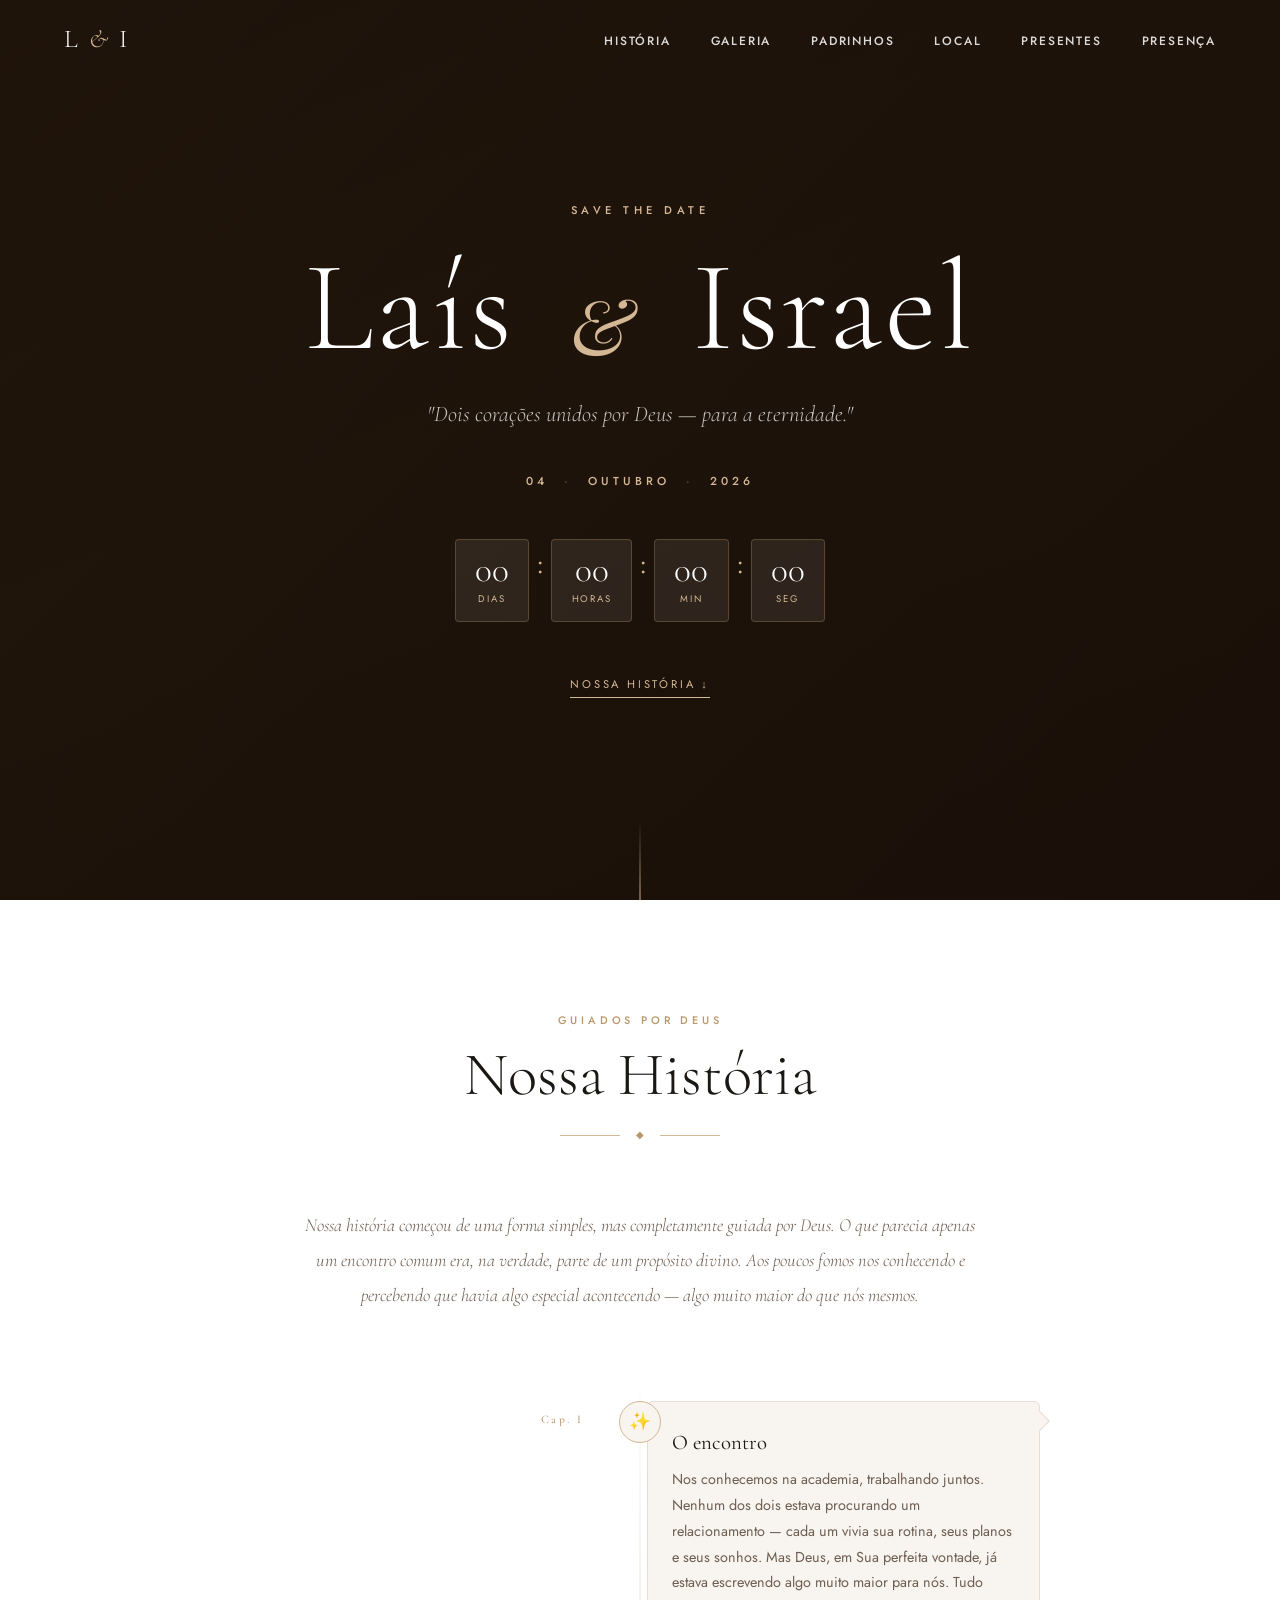
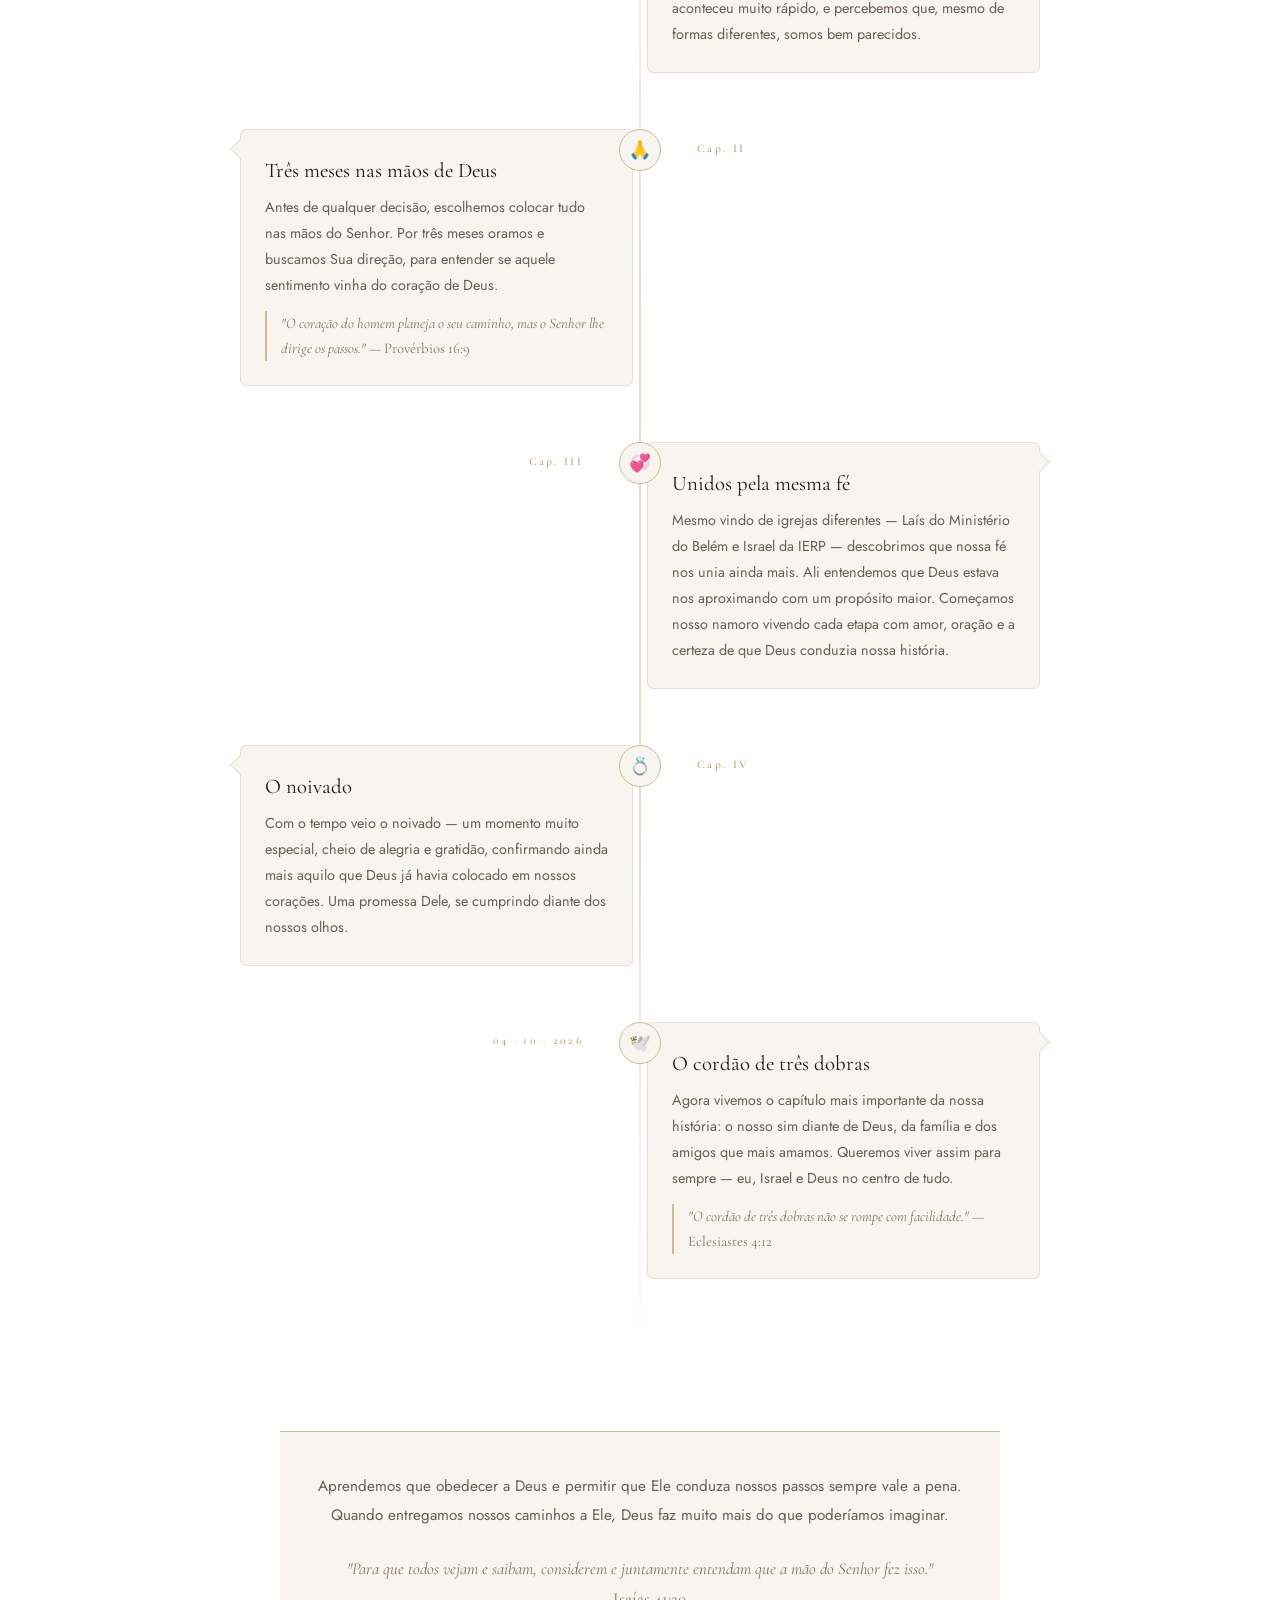
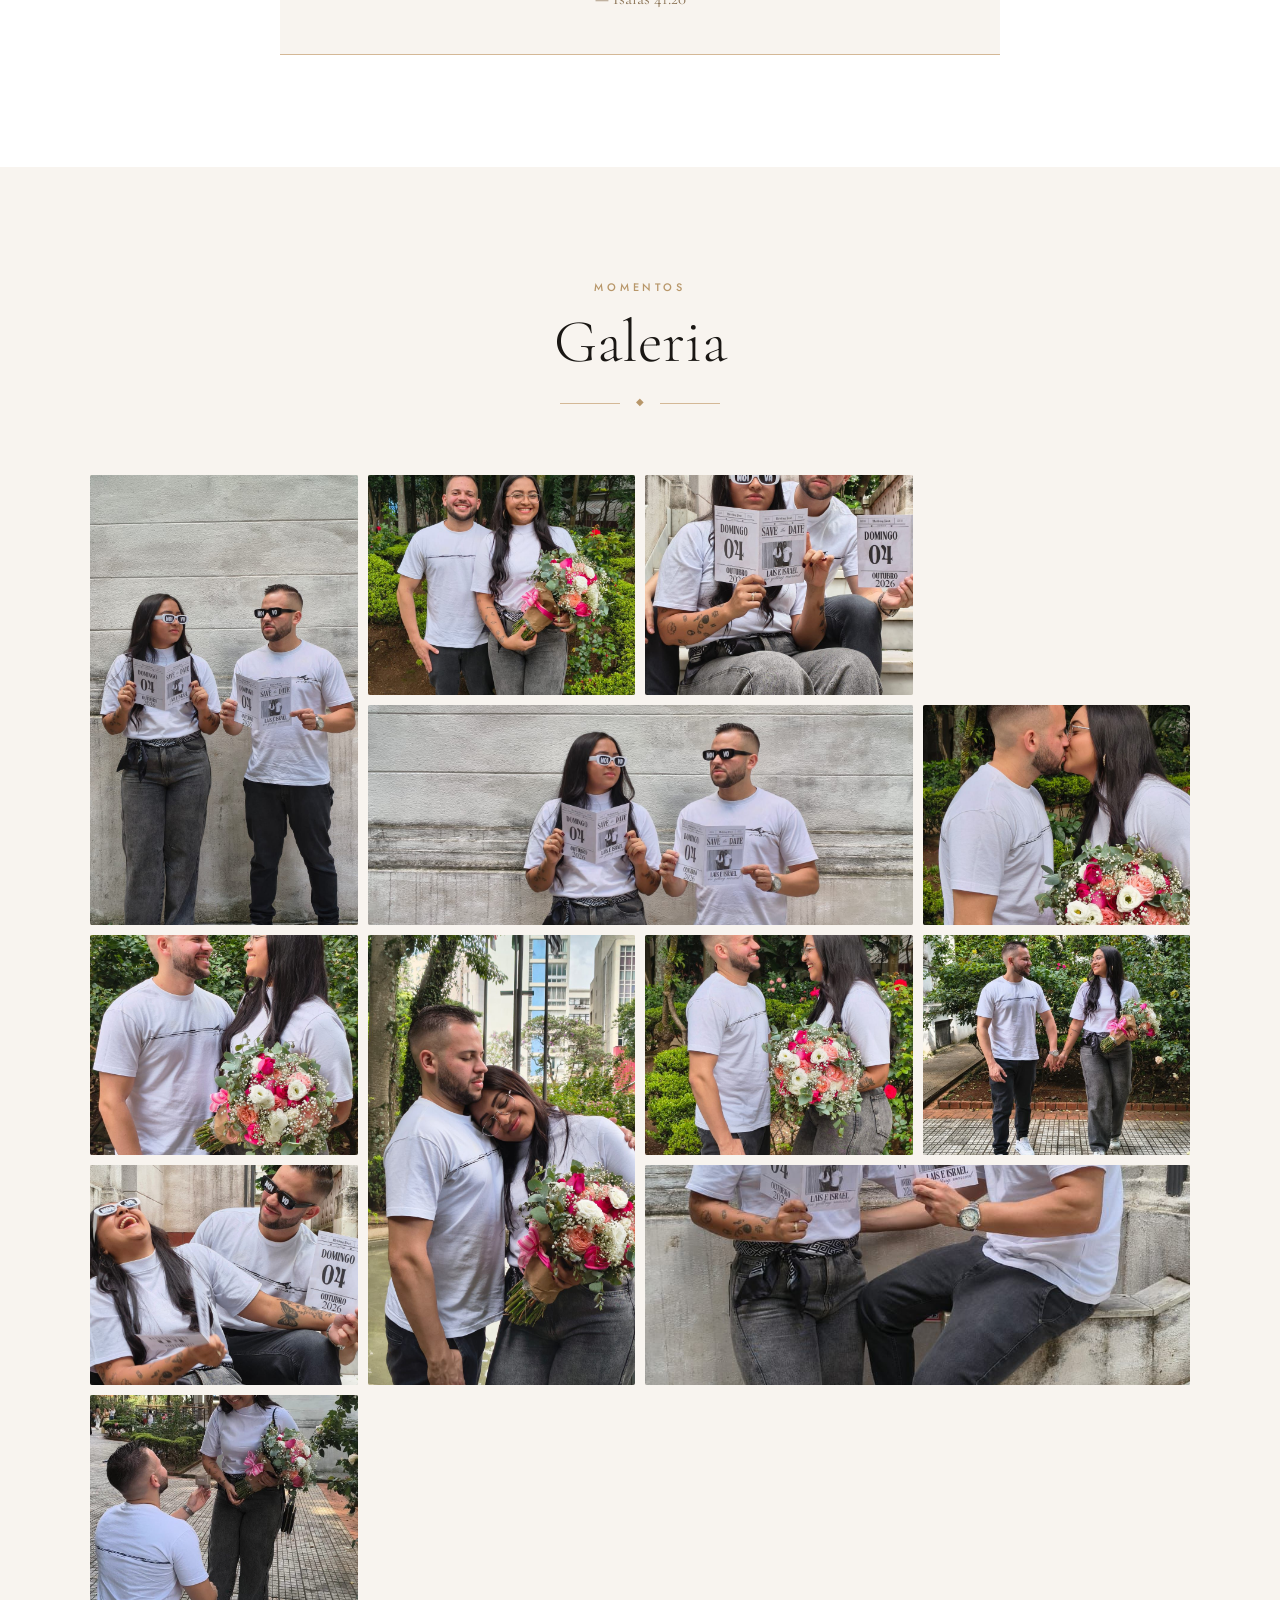
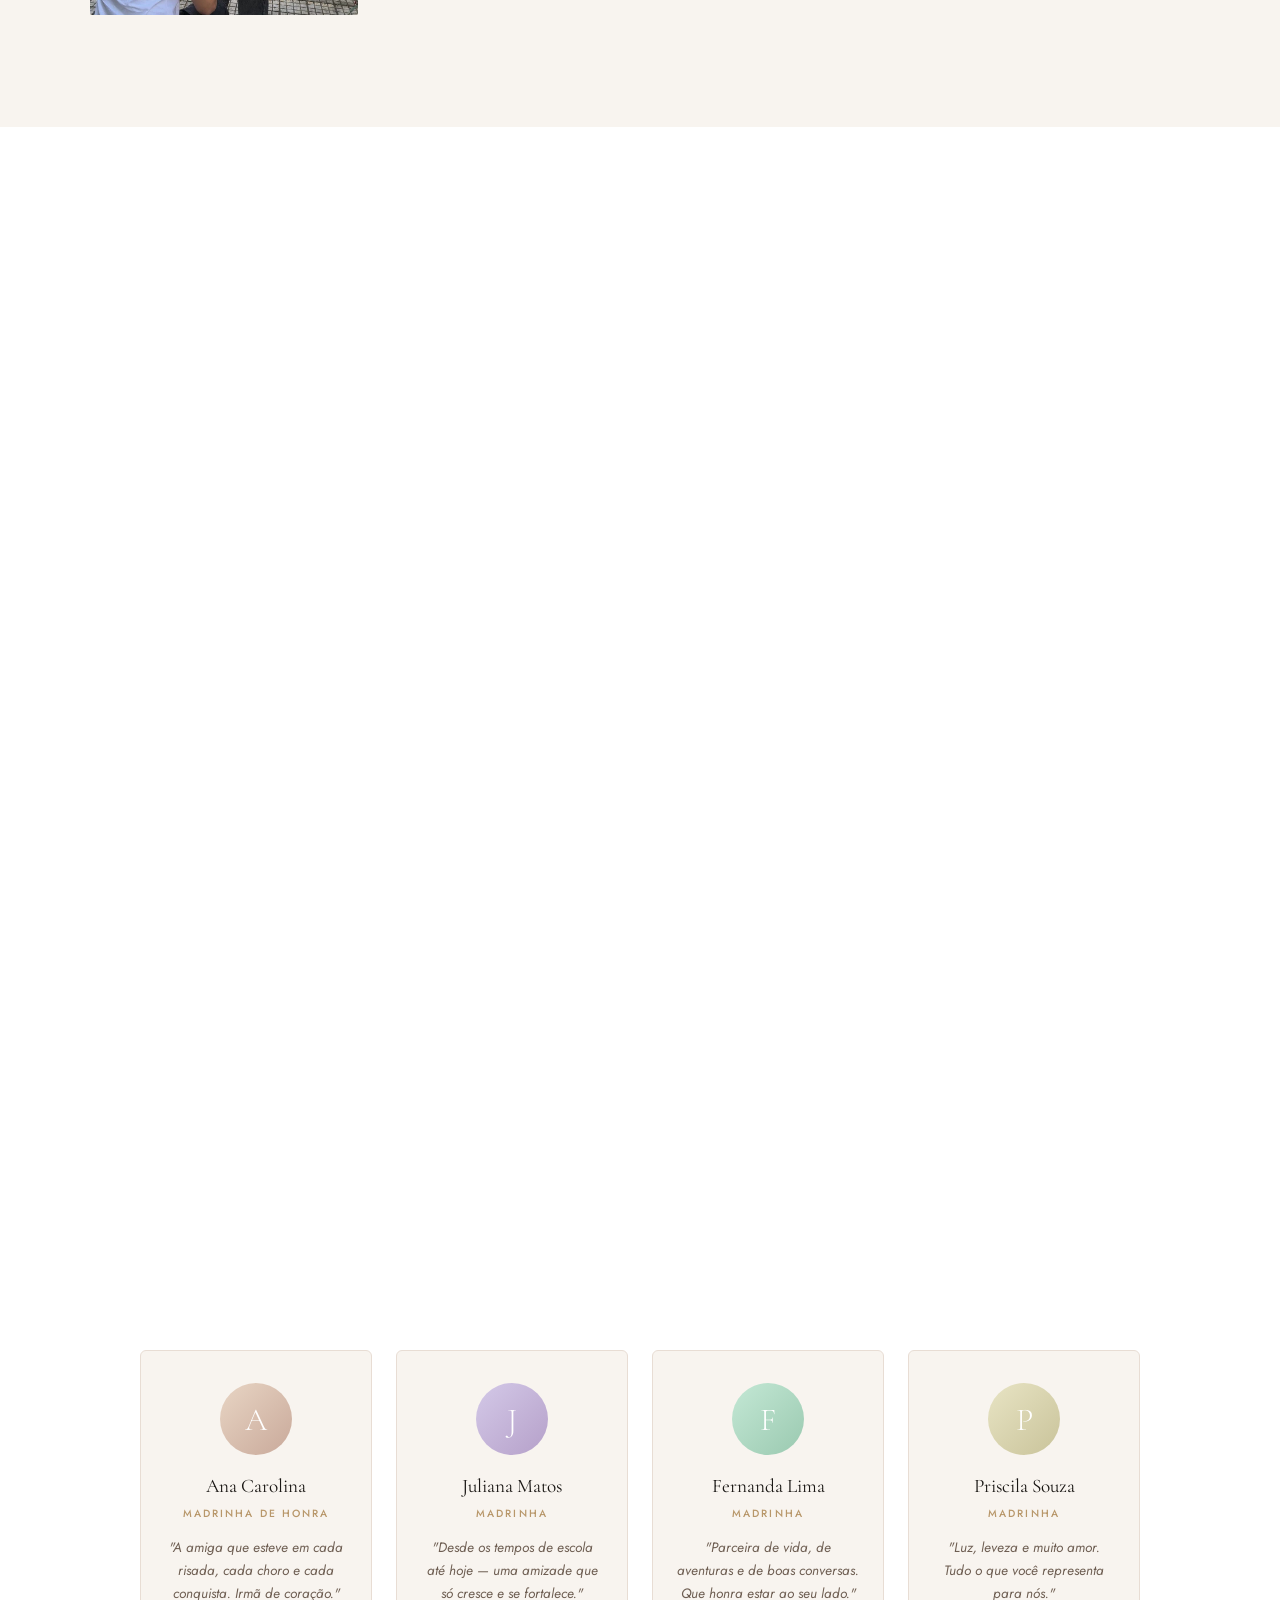
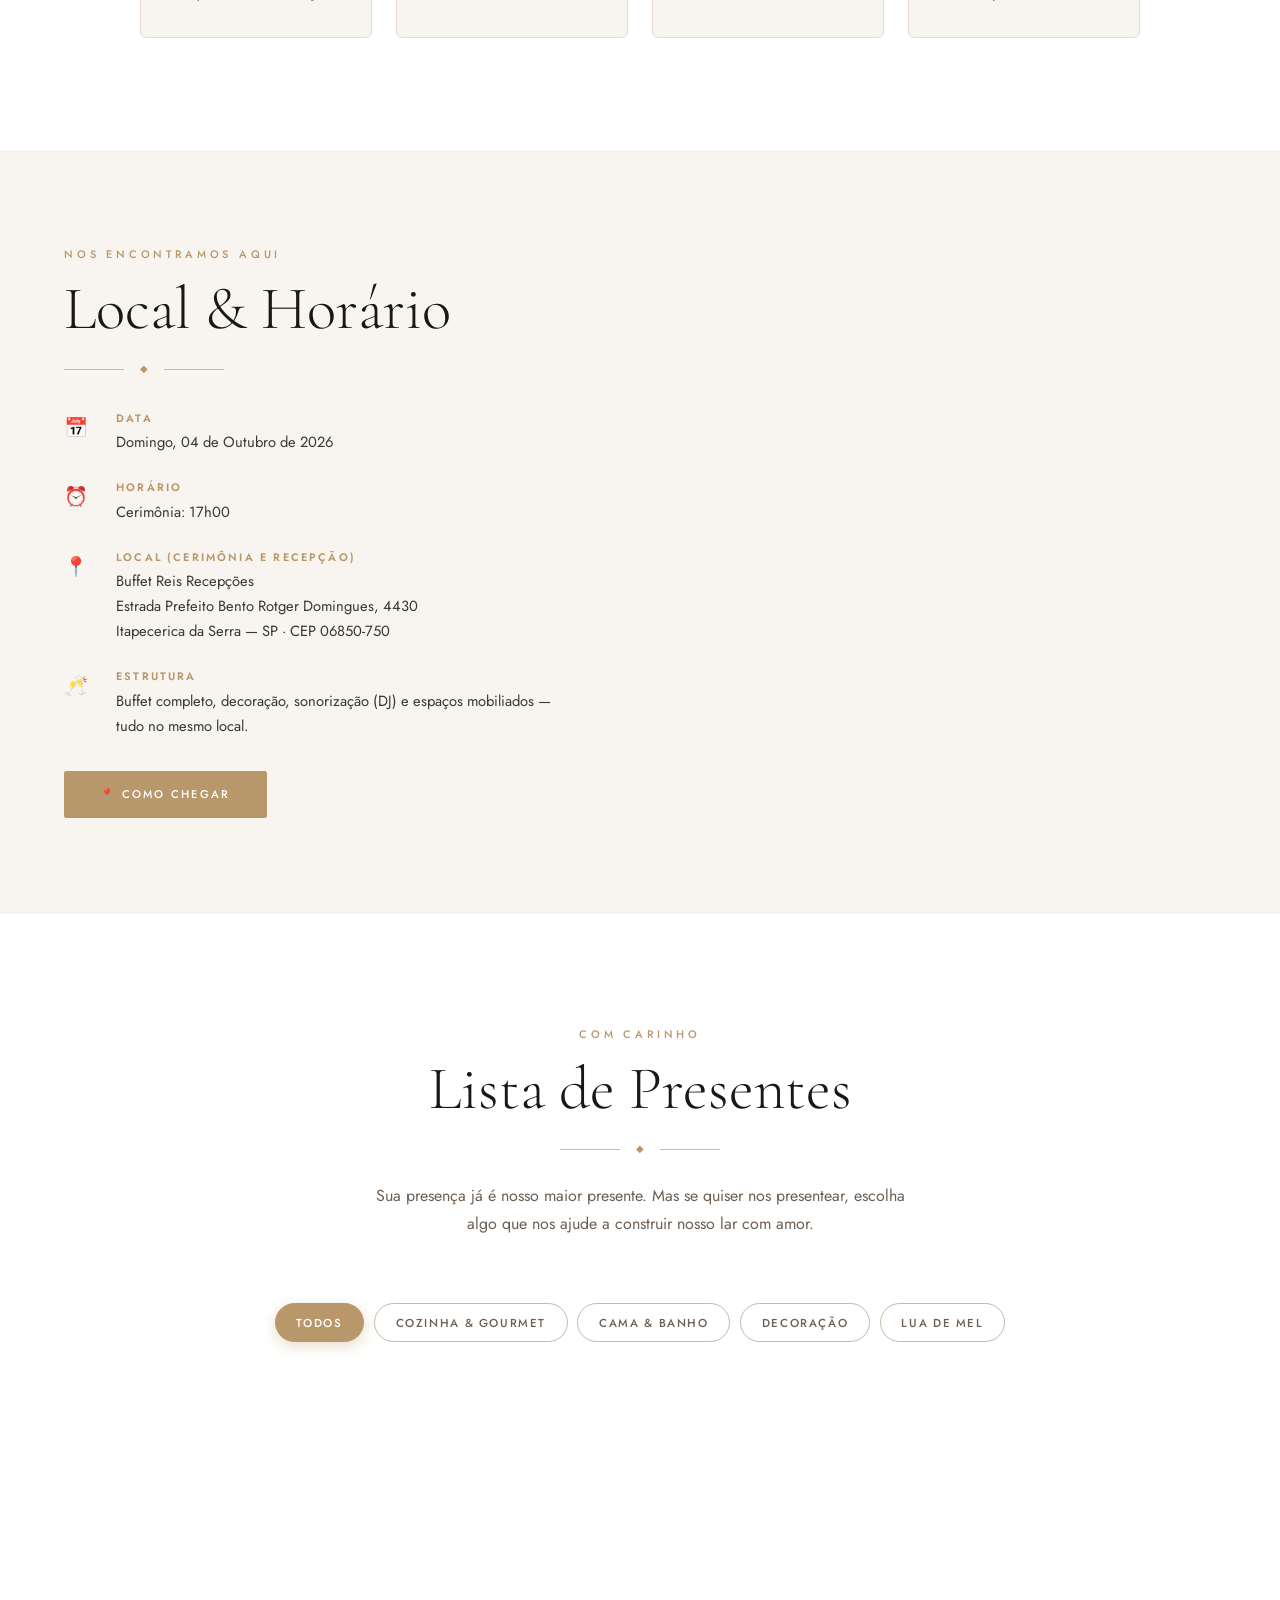
==== commit 186915ca: "Adiciona favicon de buquê de flores via SVG inline" ====
--- a/index.html
+++ b/index.html
@@ -3,6 +3,7 @@
 <head>
   <meta charset="UTF-8" />
   <meta name="viewport" content="width=device-width, initial-scale=1.0" />
+  <link rel="icon" href="data:image/svg+xml,<svg xmlns=%22http://www.w3.org/2000/svg%22 viewBox=%220 0 100 100%22><text y=%22.9em%22 font-size=%2290%22>%F0%9F%92%90</text></svg>" />
   <title>Laís & Israel — 04.10.2026</title>
   <meta name="description" content="Casamento de Laís e Israel — Domingo, 04 de Outubro de 2026. Celebre conosco este momento especial." />
   <meta property="og:title" content="Laís & Israel — Casamento 04.10.2026" />
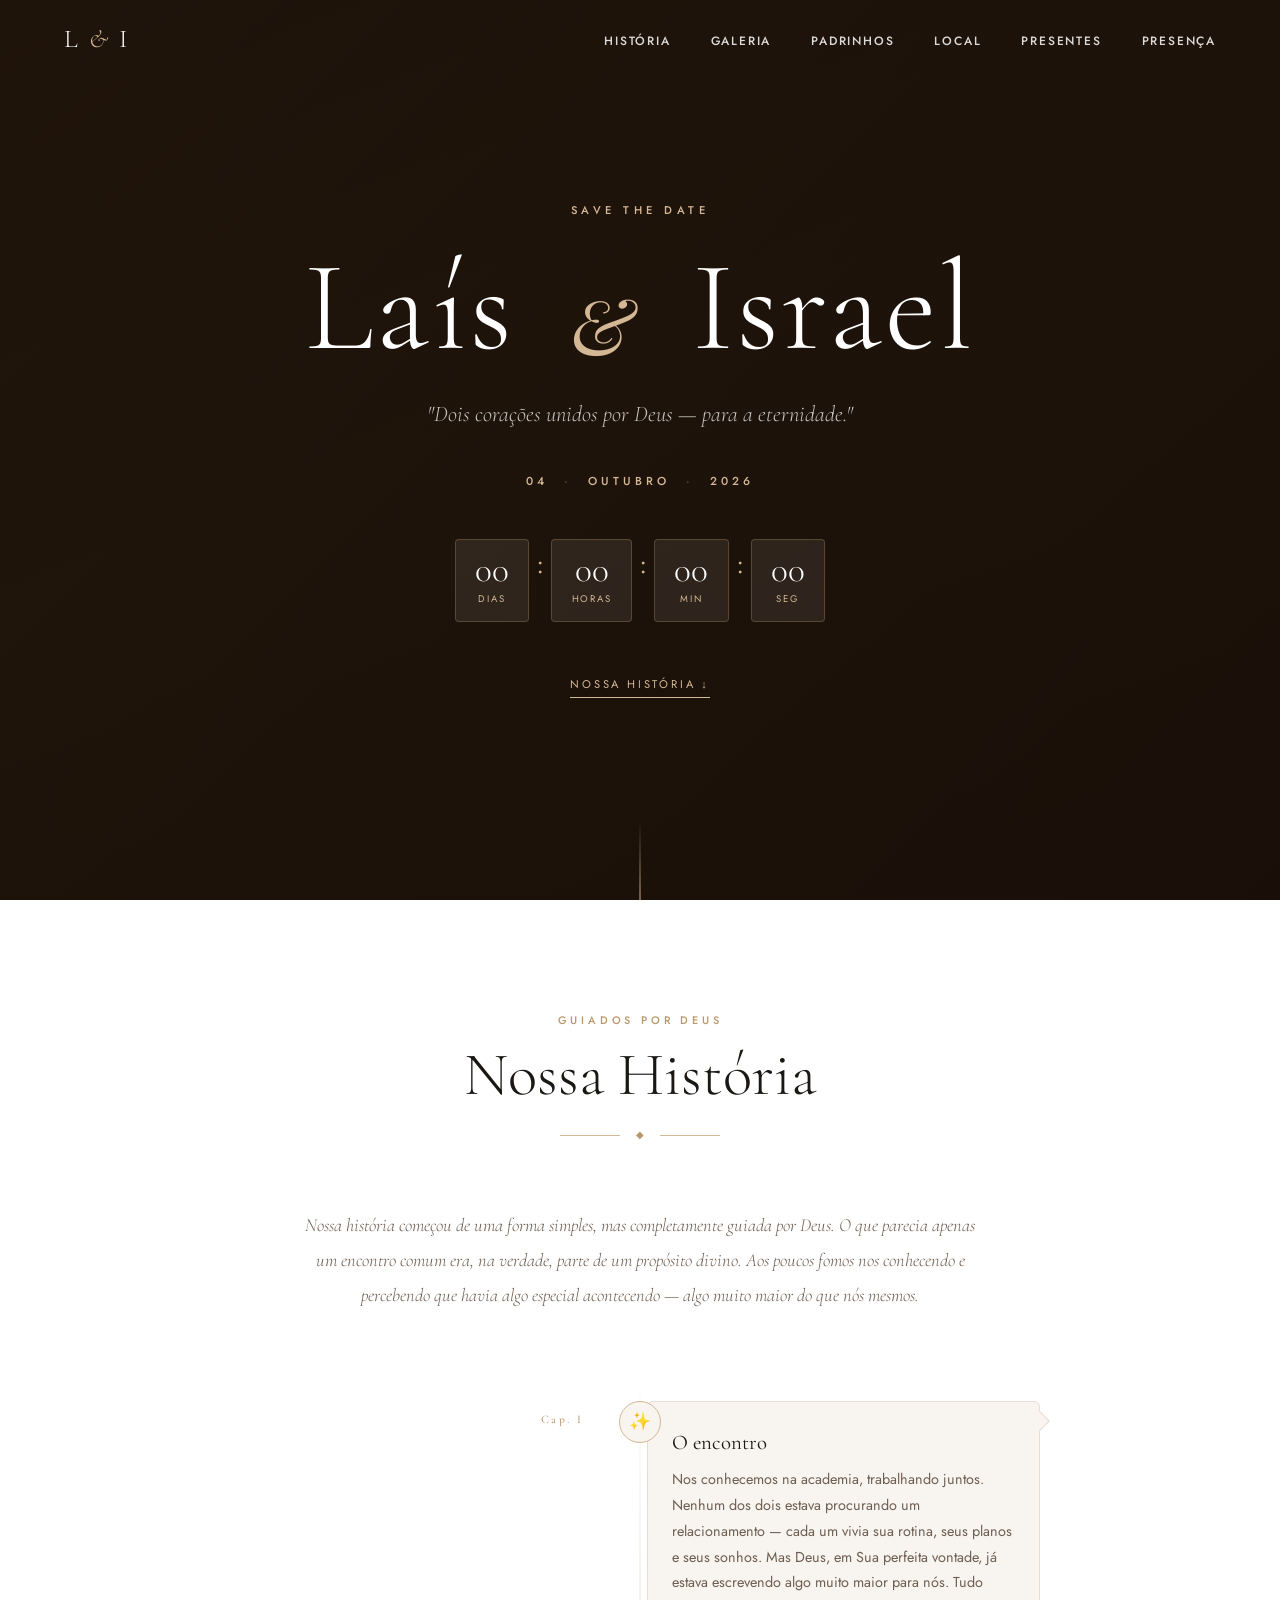
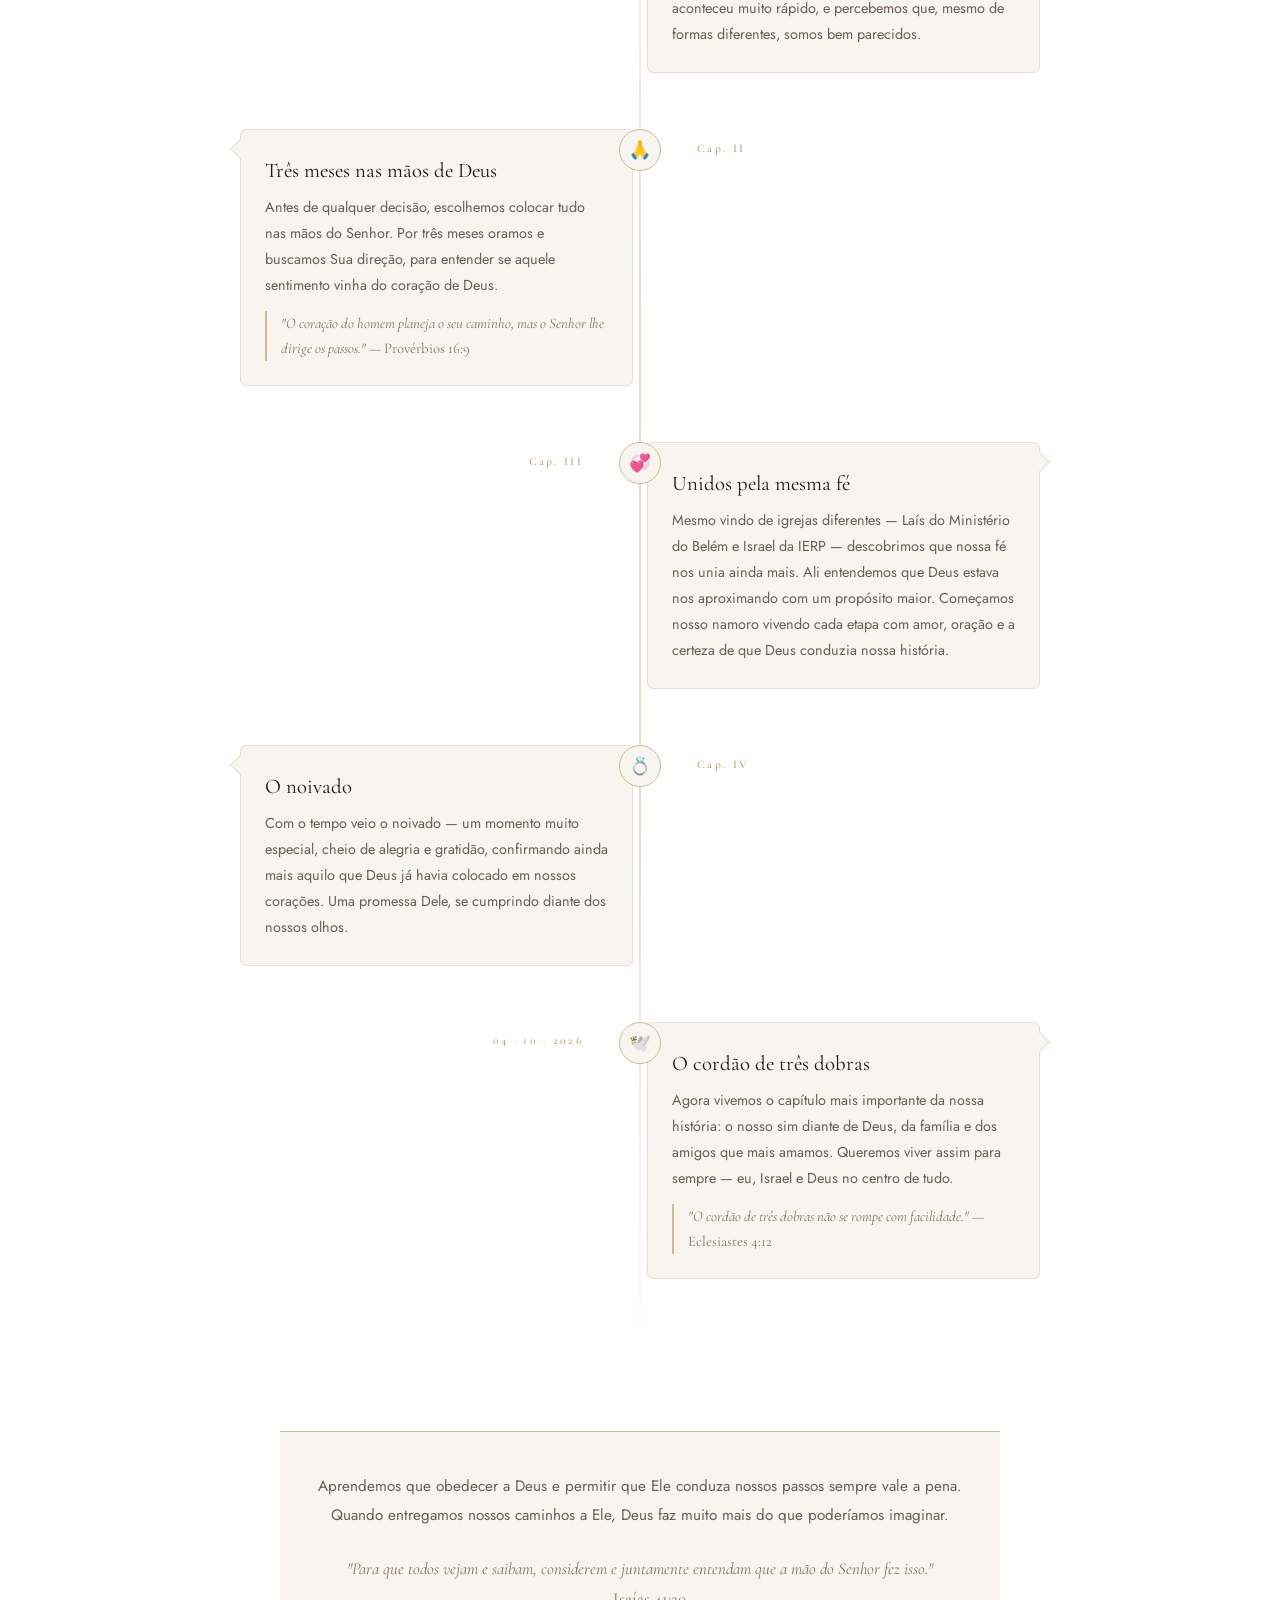
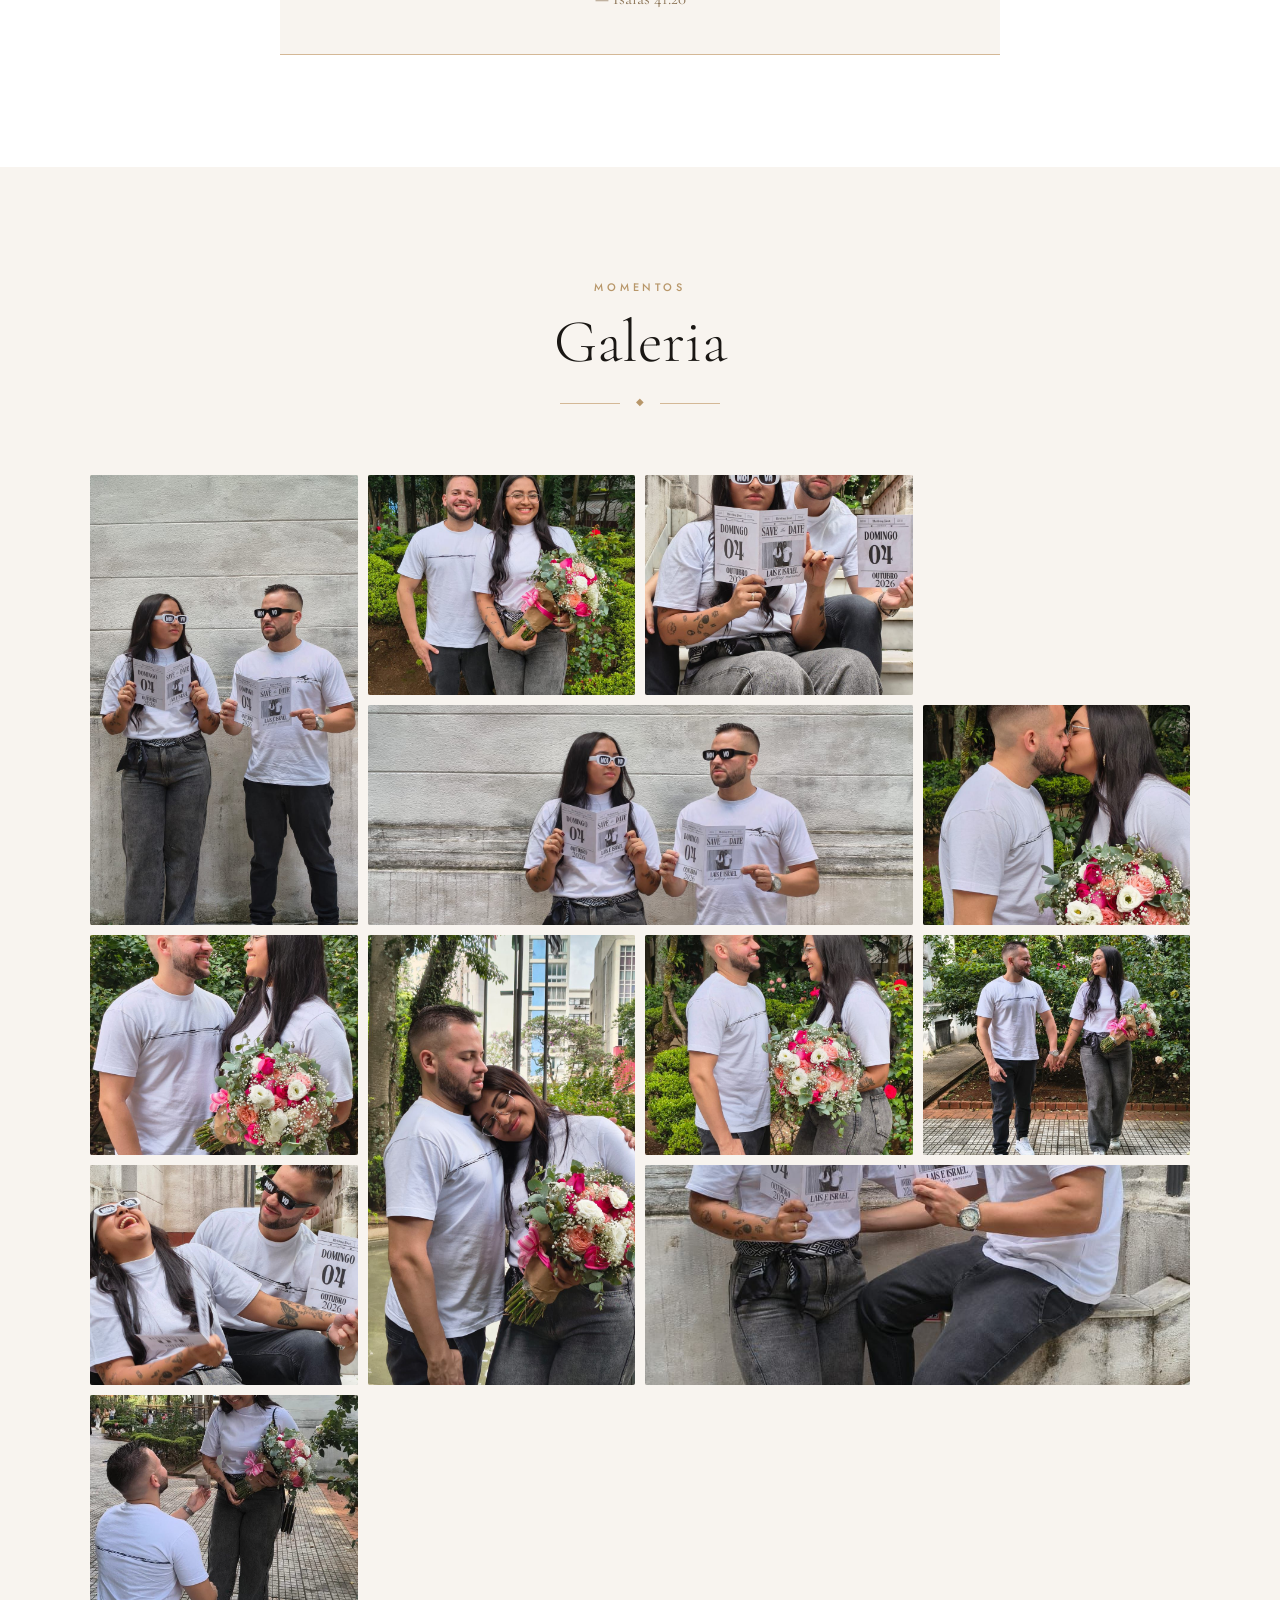
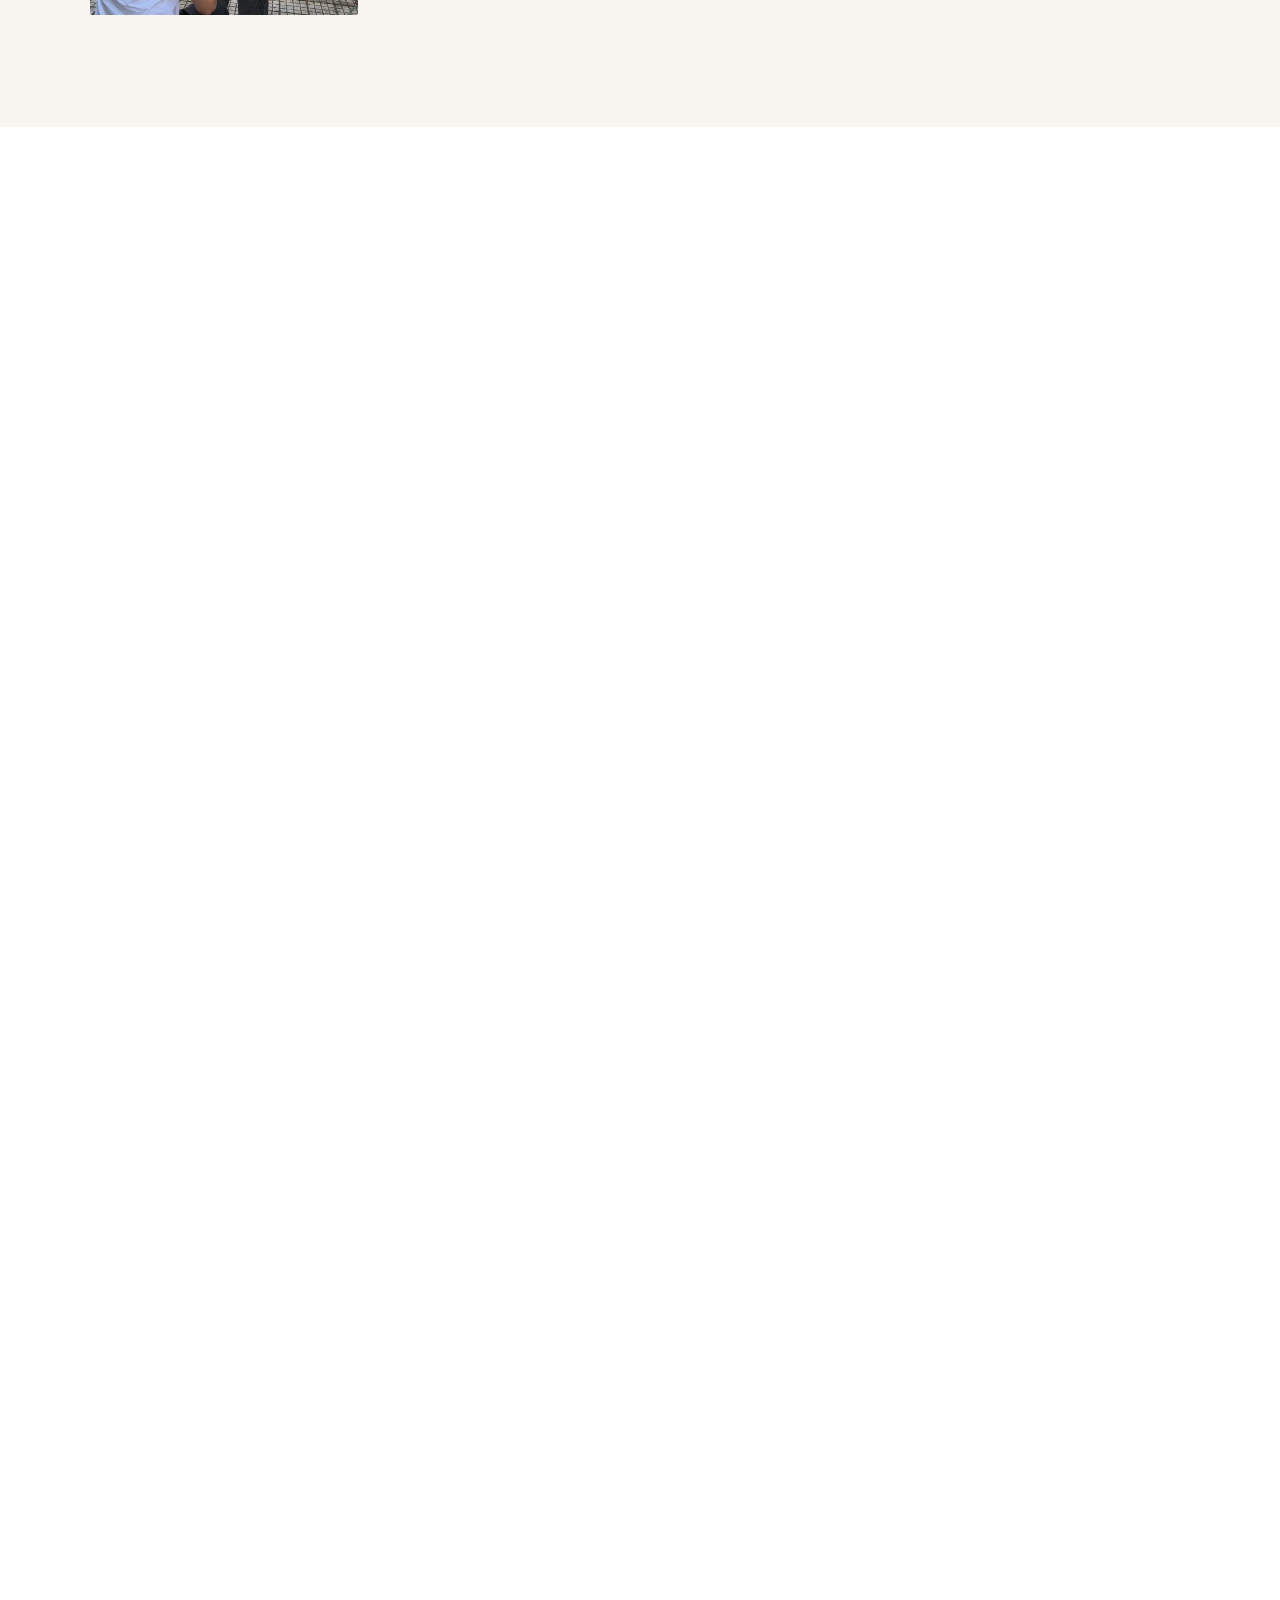
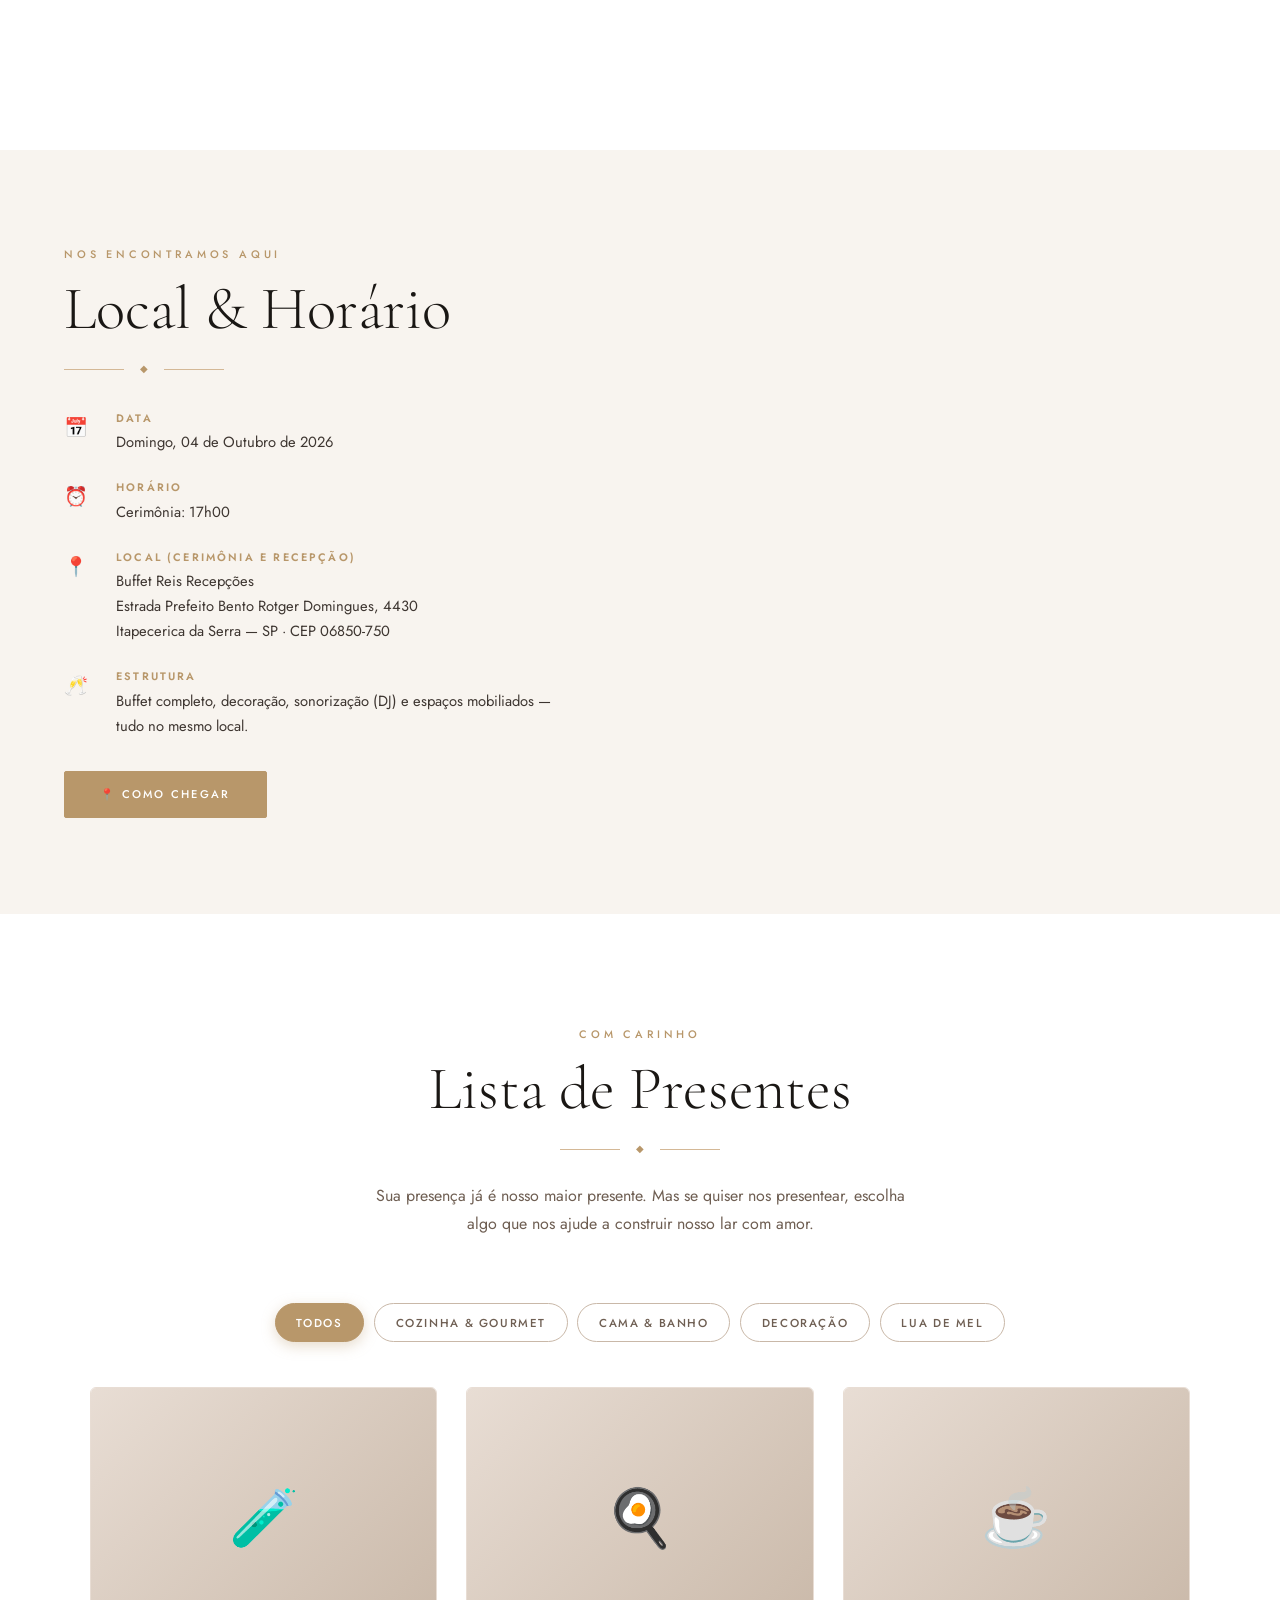
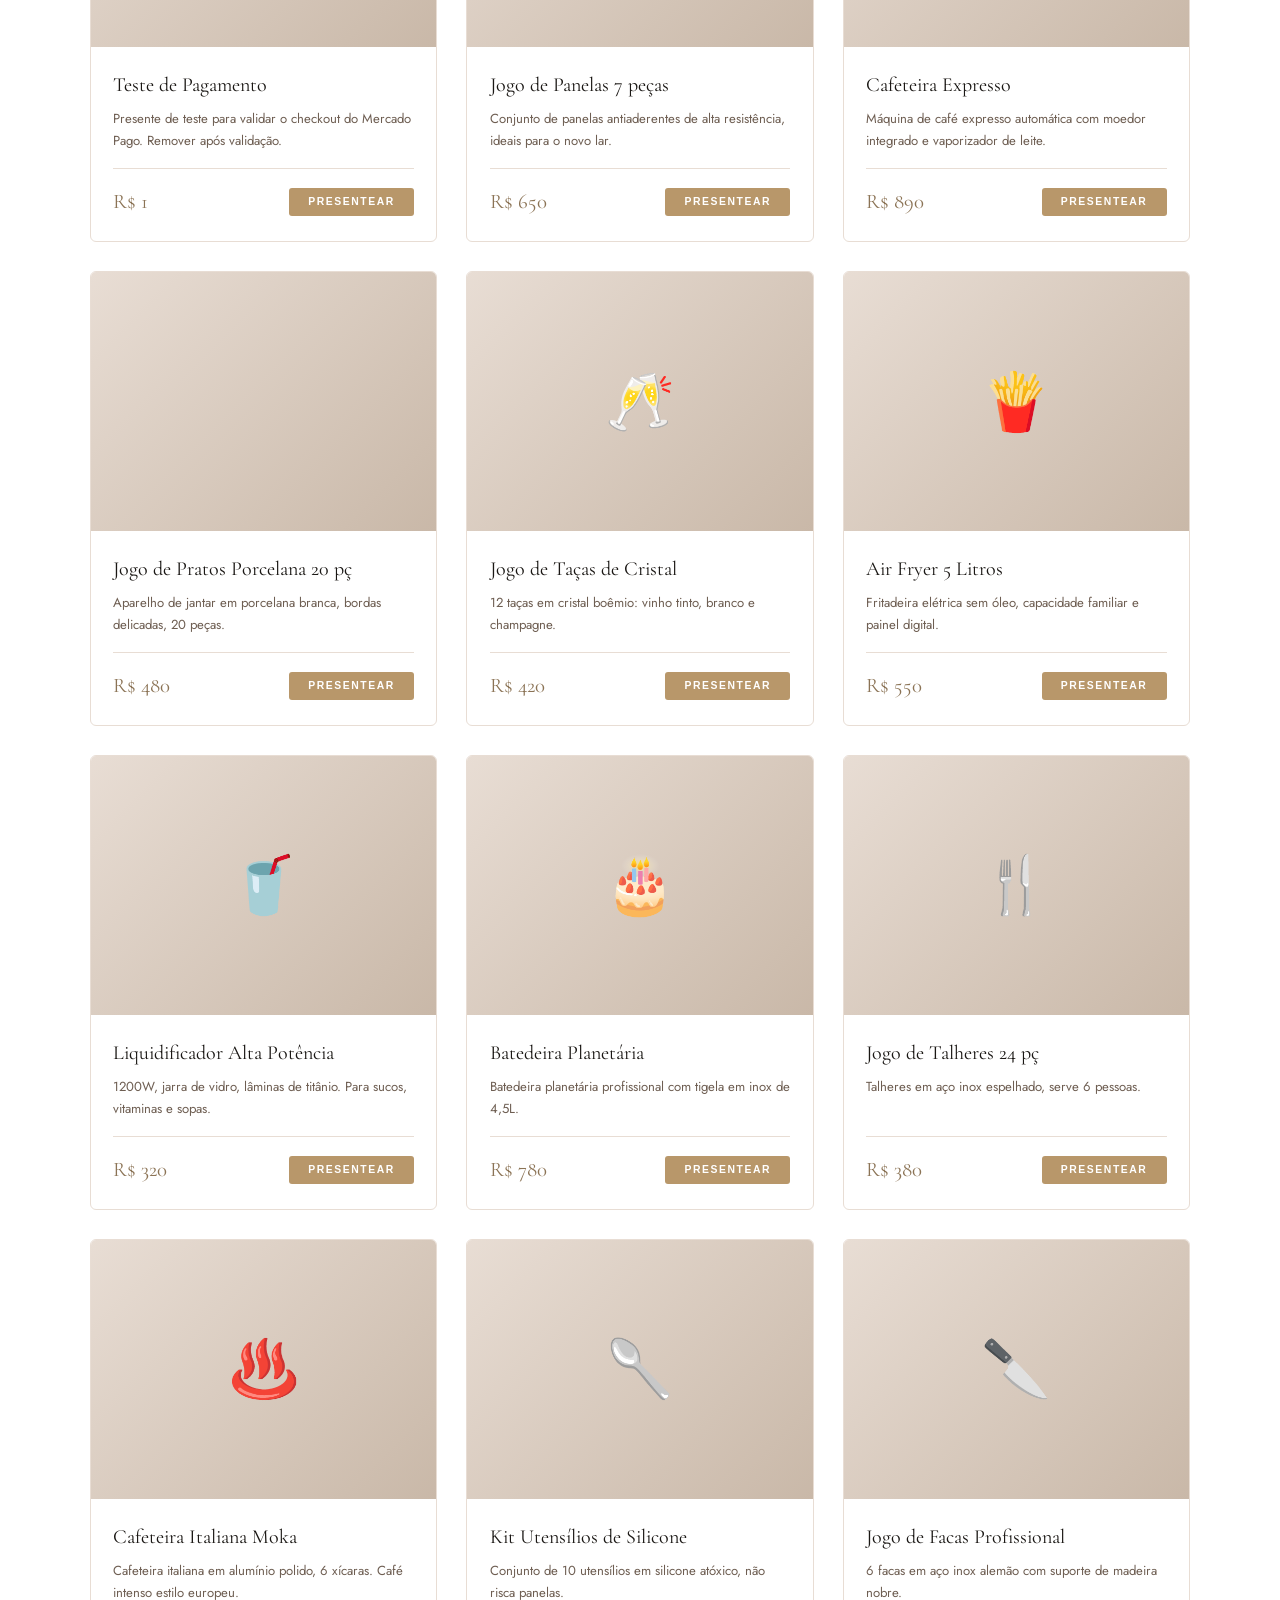
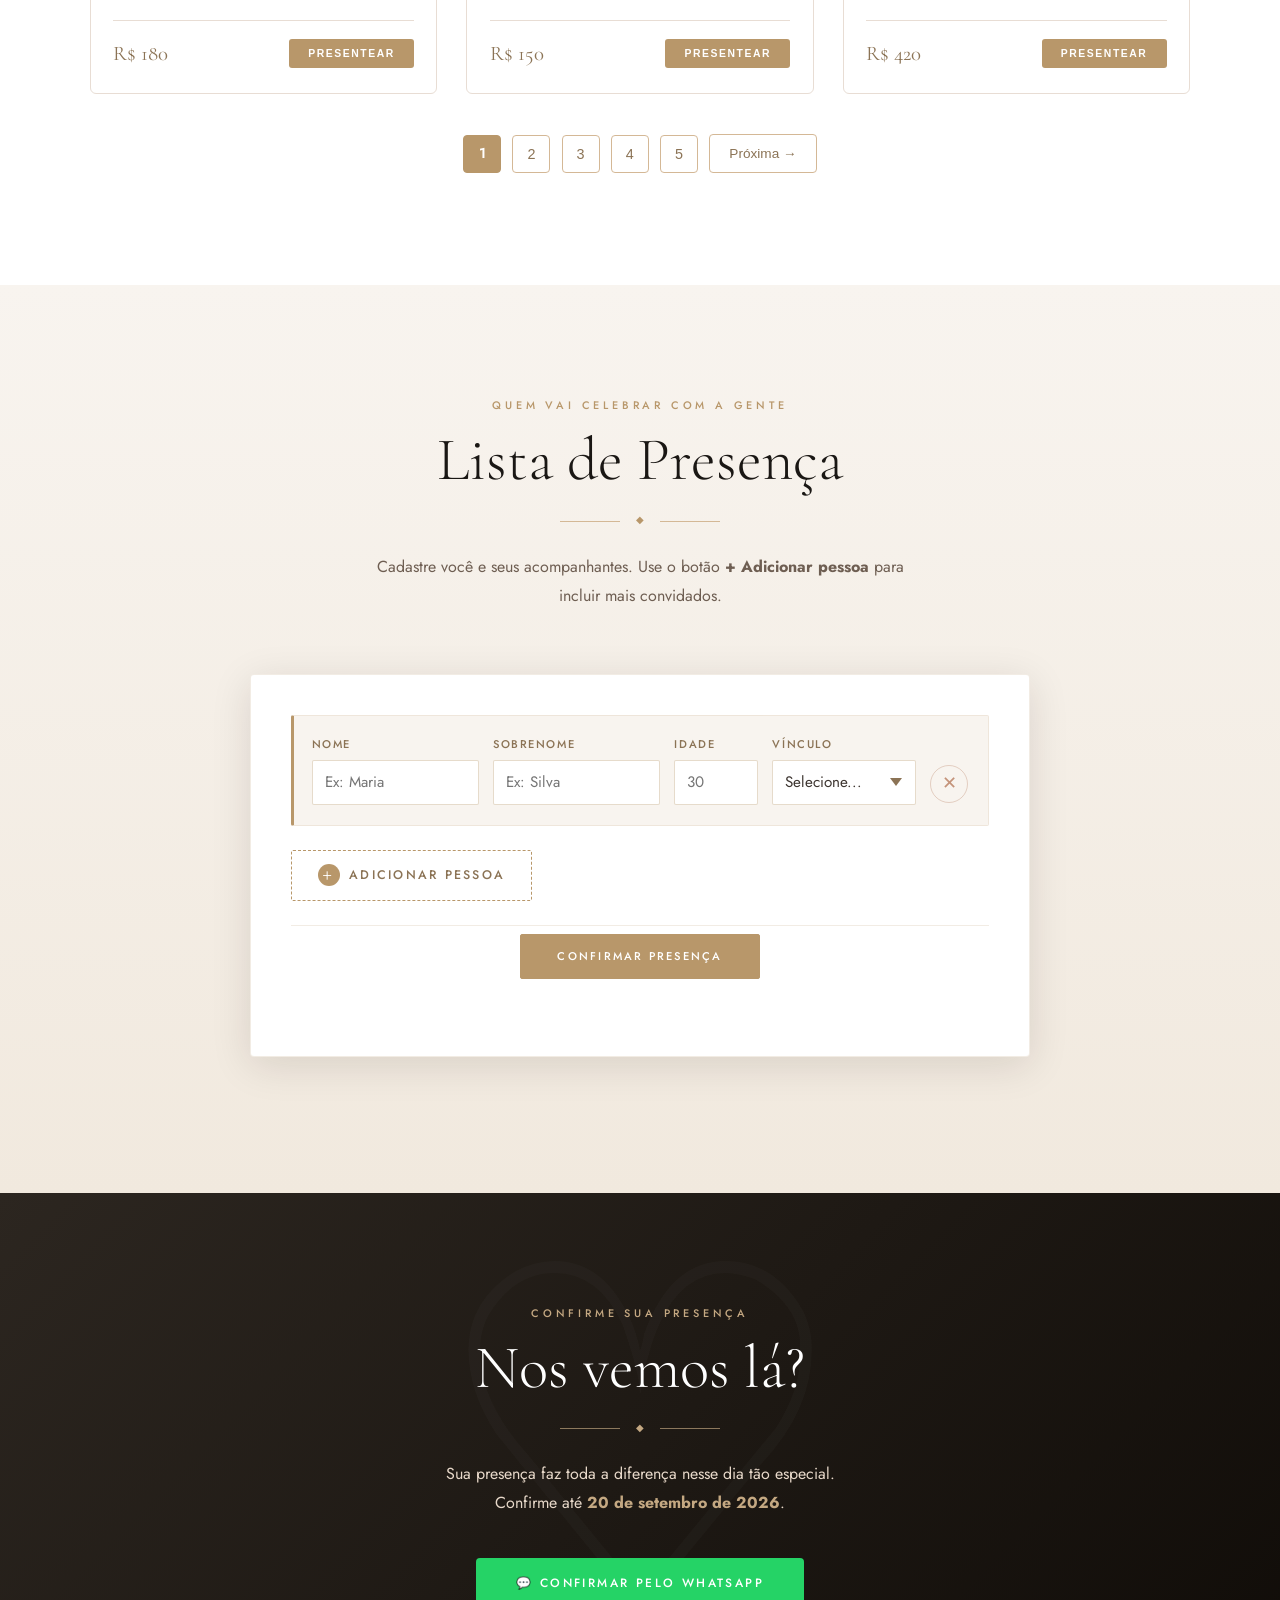
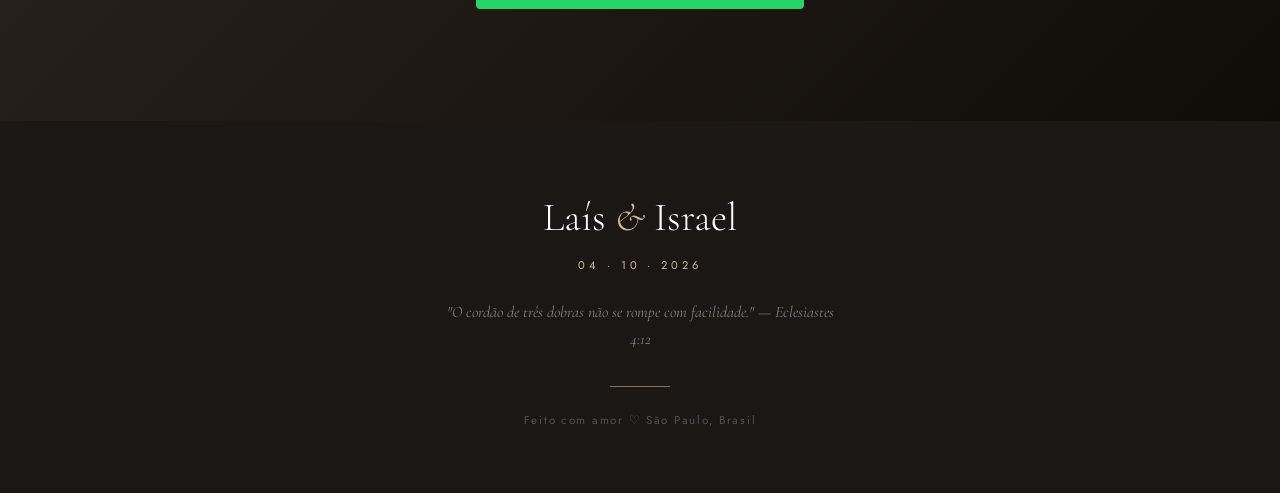
==== commit e885c900: "Adiciona opcao PIX via Mercado Pago e reativa fotos dos presentes" ====
--- a/index.html
+++ b/index.html
@@ -466,11 +466,14 @@
       </div>
 
       <div class="mp-actions">
-        <a href="#" target="_blank" rel="noopener" class="btn-primary btn-mp" id="btnMercadoPago">
-          Pagar no Mercado Pago (PIX, cartão ou boleto) →
+        <a href="#" target="_blank" rel="noopener" class="btn-primary btn-mp" id="btnMercadoPago" data-method="credit_card">
+          💳 Pagar com Cartão de Crédito (Mercado Pago) →
+        </a>
+        <a href="#" target="_blank" rel="noopener" class="btn-primary btn-mp btn-mp-pix" id="btnMercadoPagoPix" data-method="pix">
+          ⚡ Pagar com PIX (Mercado Pago) →
         </a>
         <button type="button" class="btn-primary btn-pix" id="btnPix">
-          Pagar com PIX direto
+          Pagar com PIX direto (chave manual)
         </button>
       </div>
 
--- a/css/style.css
+++ b/css/style.css
@@ -1077,6 +1077,64 @@
   background: var(--gold-dk);
 }
 
+/* === PAGINATION === */
+.presentes-pagination {
+  display: flex;
+  justify-content: center;
+  align-items: center;
+  gap: 0.7rem;
+  margin-top: 2.5rem;
+  flex-wrap: wrap;
+}
+
+.page-num {
+  display: inline-flex;
+  align-items: center;
+  justify-content: center;
+  width: 38px;
+  height: 38px;
+  border: 1px solid var(--gold-lt);
+  background: var(--white);
+  color: var(--gold-dk);
+  font-size: 0.9rem;
+  font-weight: 500;
+  border-radius: 4px;
+  cursor: pointer;
+  transition: all 0.3s;
+}
+
+.page-num:hover {
+  border-color: var(--gold);
+  background: var(--cream);
+}
+
+.page-num.active {
+  background: var(--gold);
+  color: var(--white);
+  border-color: var(--gold);
+  font-weight: 600;
+}
+
+.btn-page-prev,
+.btn-page-next {
+  padding: 0.7rem 1.2rem;
+  border: 1px solid var(--gold-lt);
+  background: var(--white);
+  color: var(--gold-dk);
+  font-size: 0.85rem;
+  font-weight: 500;
+  border-radius: 4px;
+  cursor: pointer;
+  transition: all 0.3s;
+}
+
+.btn-page-prev:hover,
+.btn-page-next:hover {
+  border-color: var(--gold);
+  background: var(--cream);
+  color: var(--gold);
+}
+
 /* === CONFIRMAÇÃO === */
 #confirmacao {
   background: linear-gradient(135deg, var(--dark-2) 0%, #100c08 100%);
@@ -1356,6 +1414,17 @@
 .btn-mp.loading {
   opacity: 0.7;
   pointer-events: none;
+}
+
+.btn-mp-pix {
+  background: #1d8f5a;
+  border-color: #1d8f5a;
+  color: #fff;
+}
+
+.btn-mp-pix:hover {
+  background: #157448;
+  border-color: #157448;
 }
 
 .mp-security {
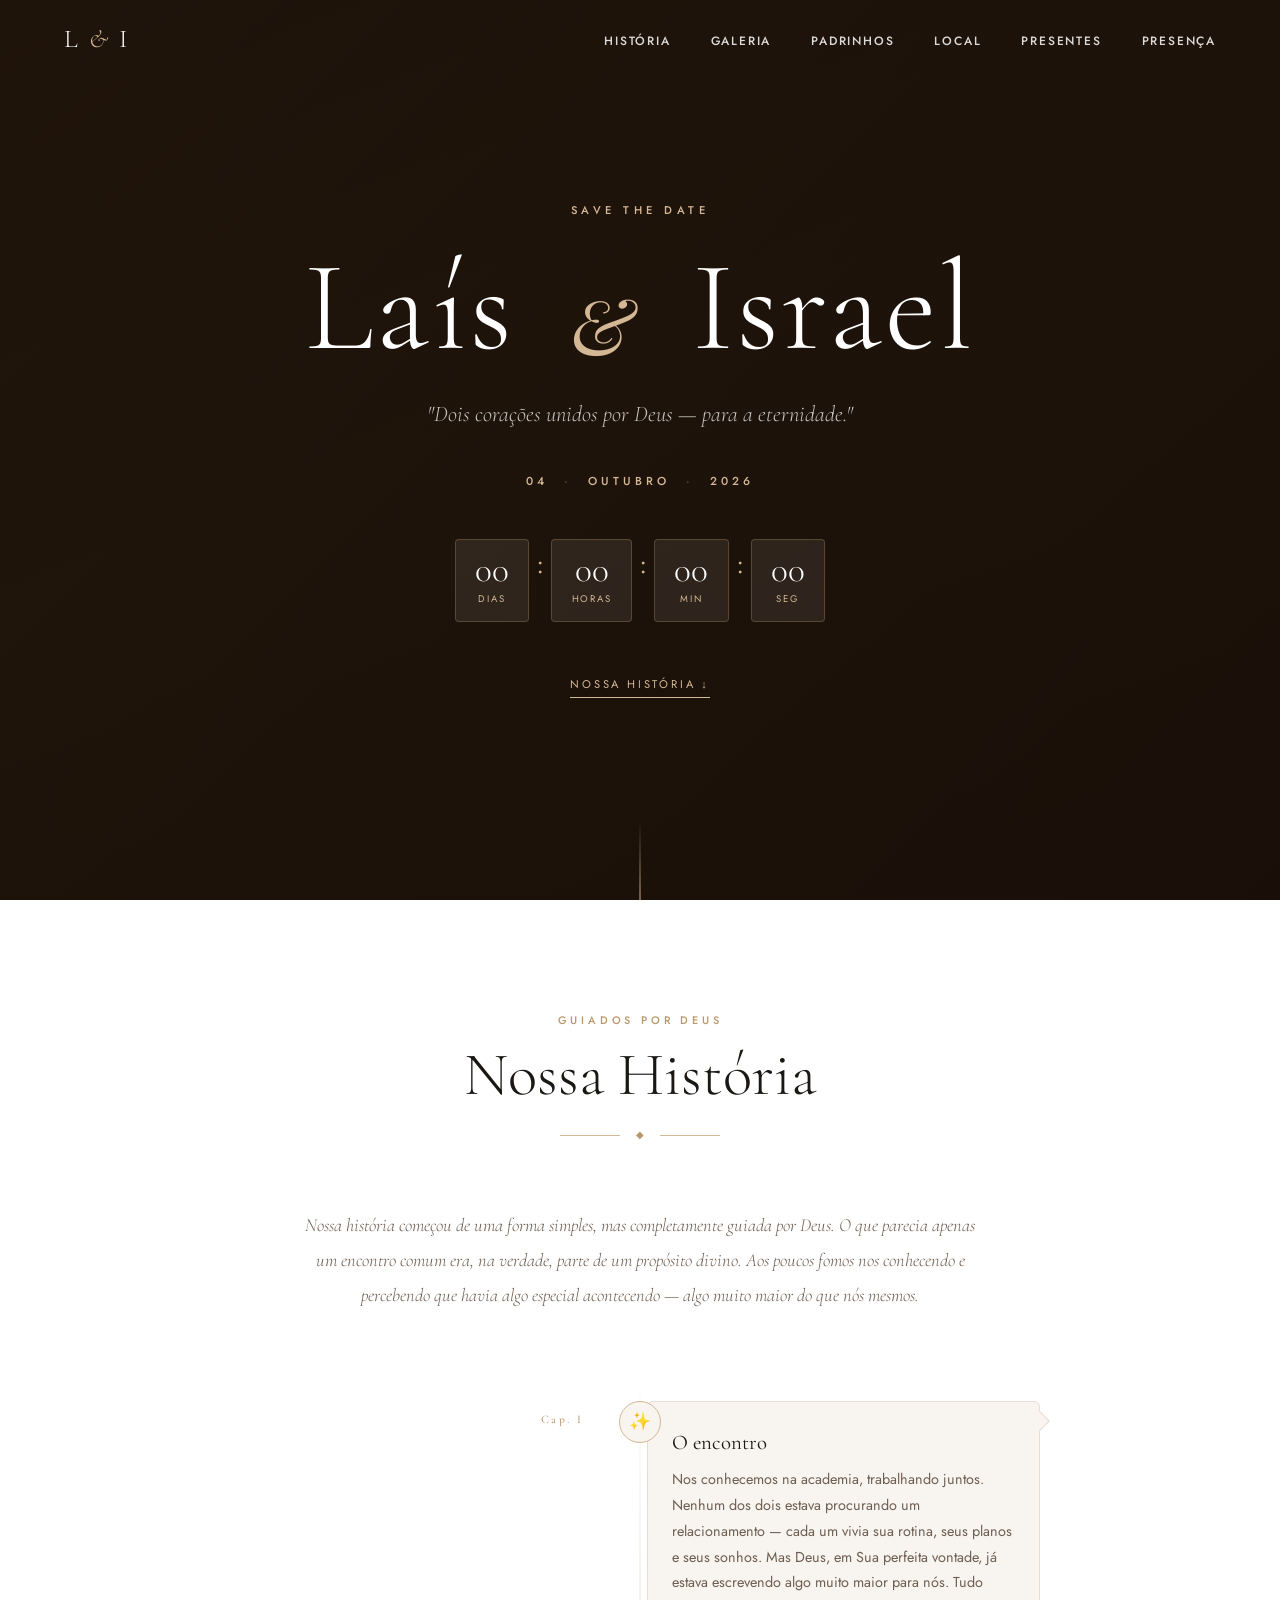
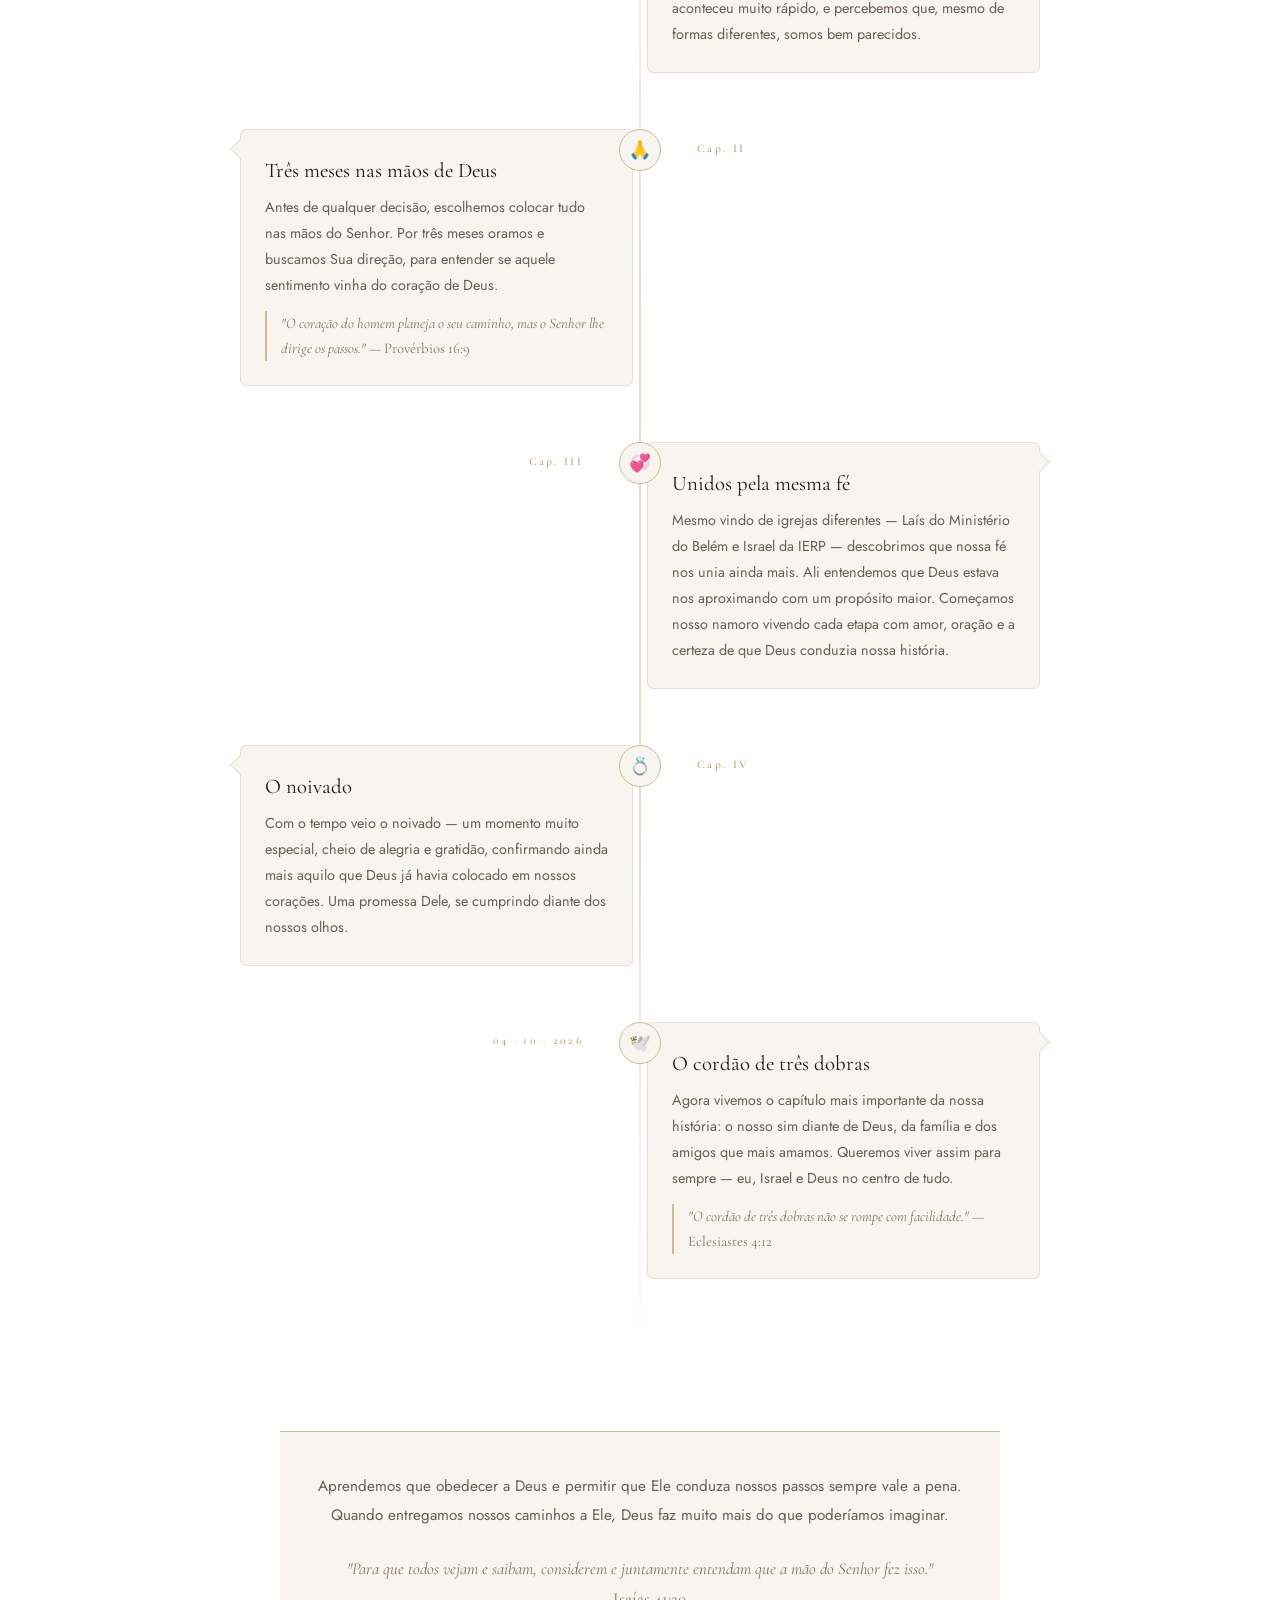
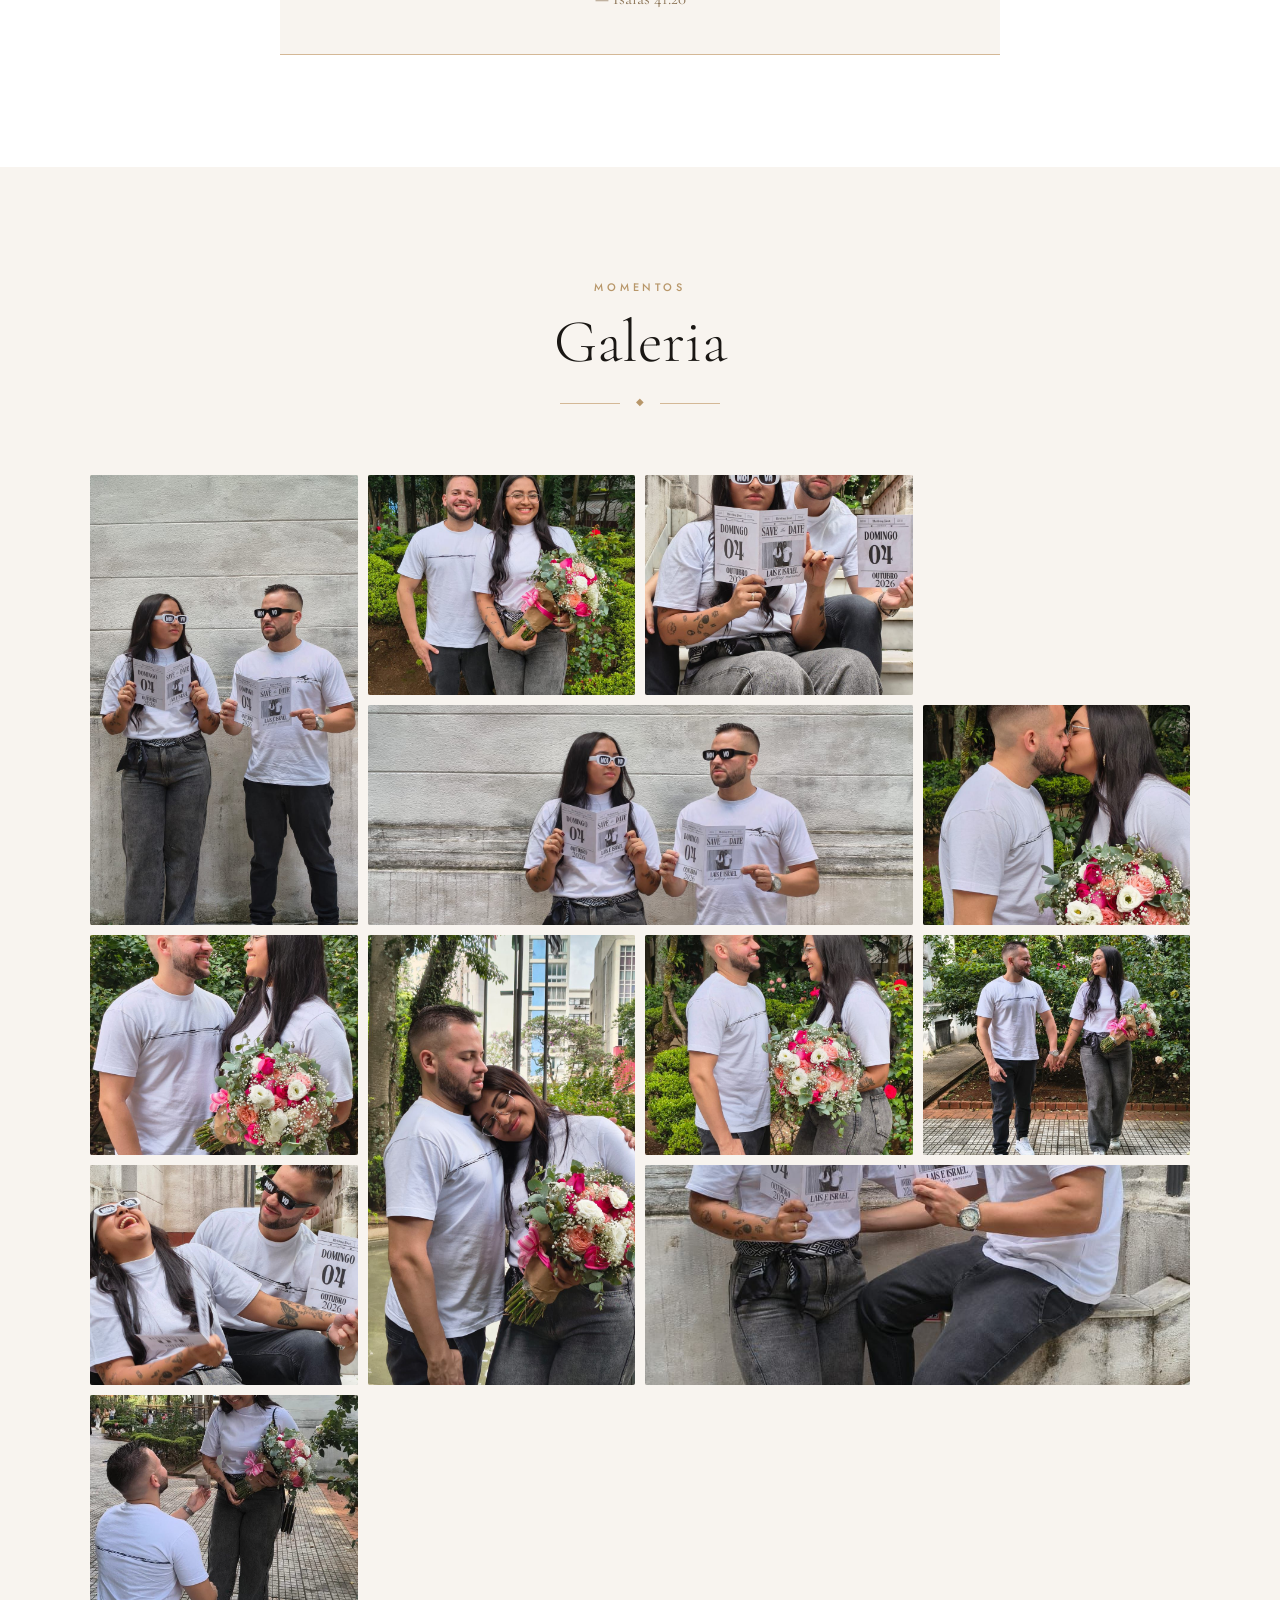
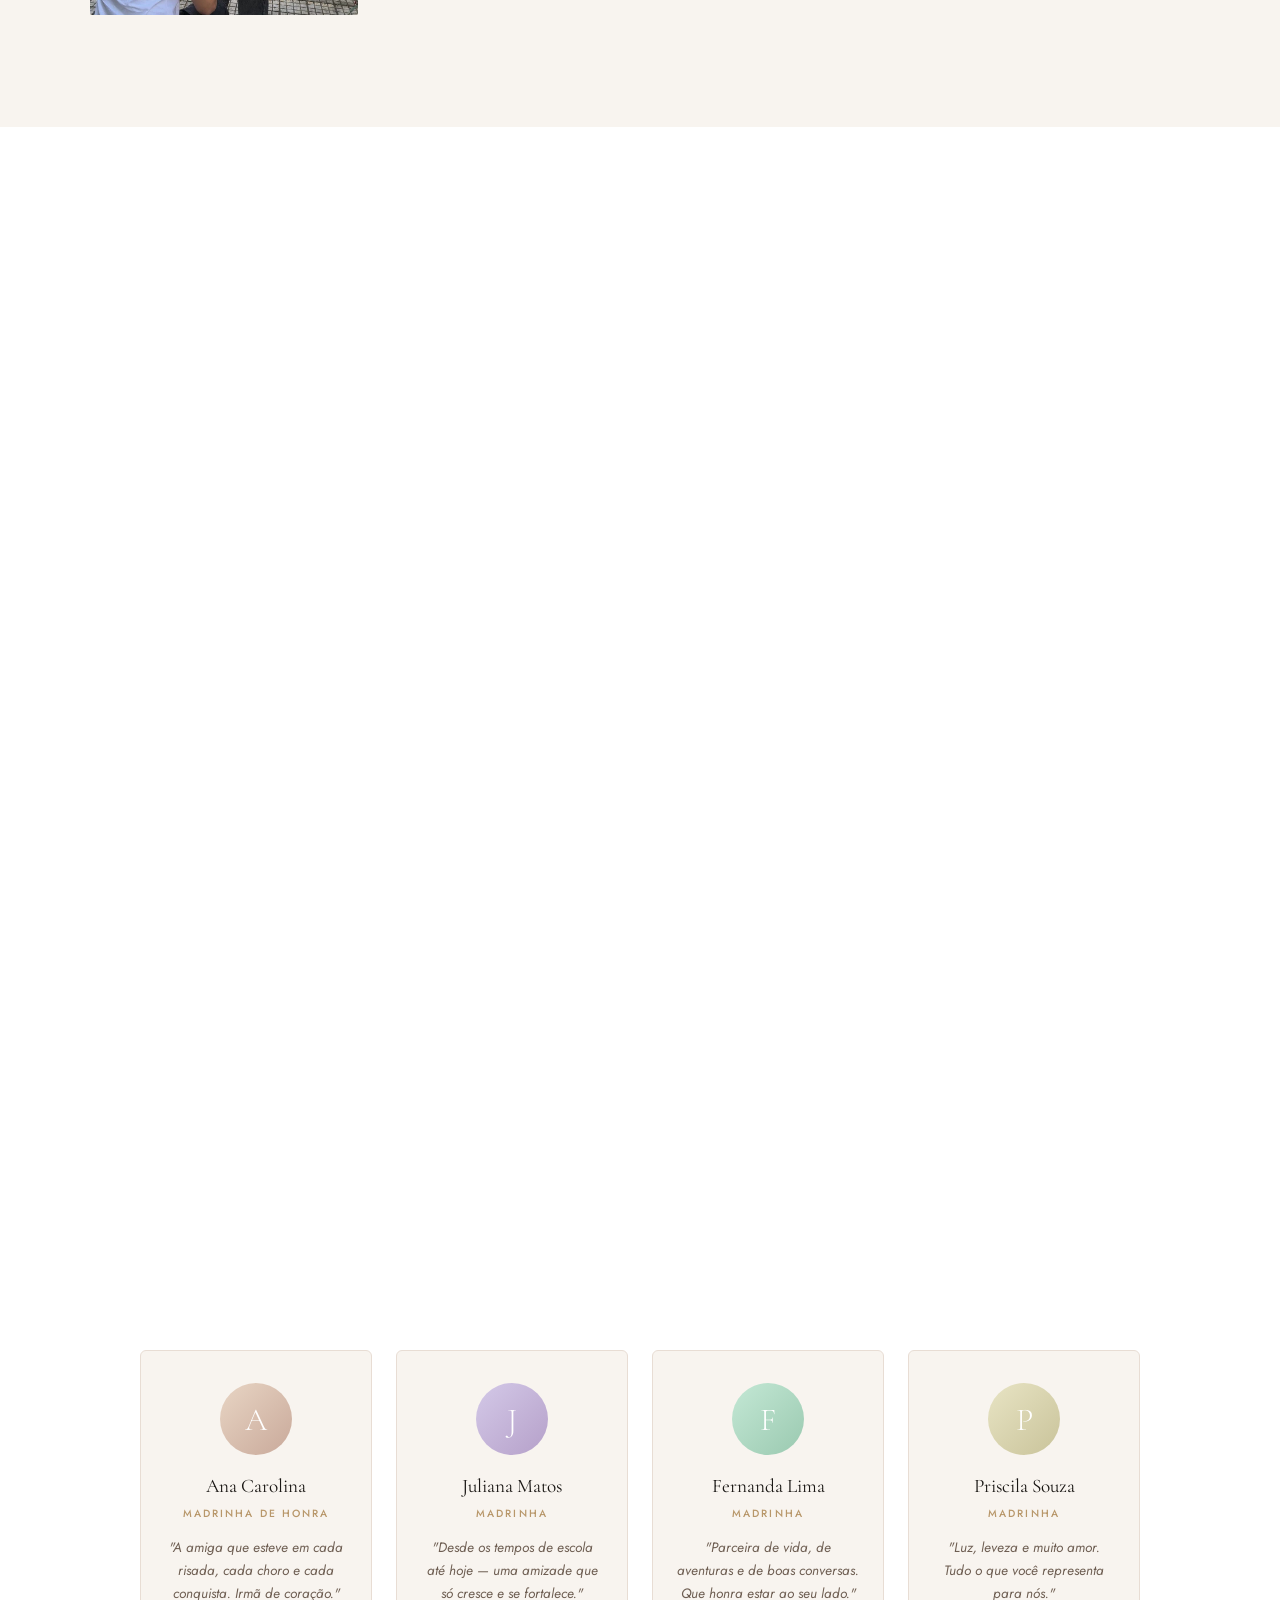
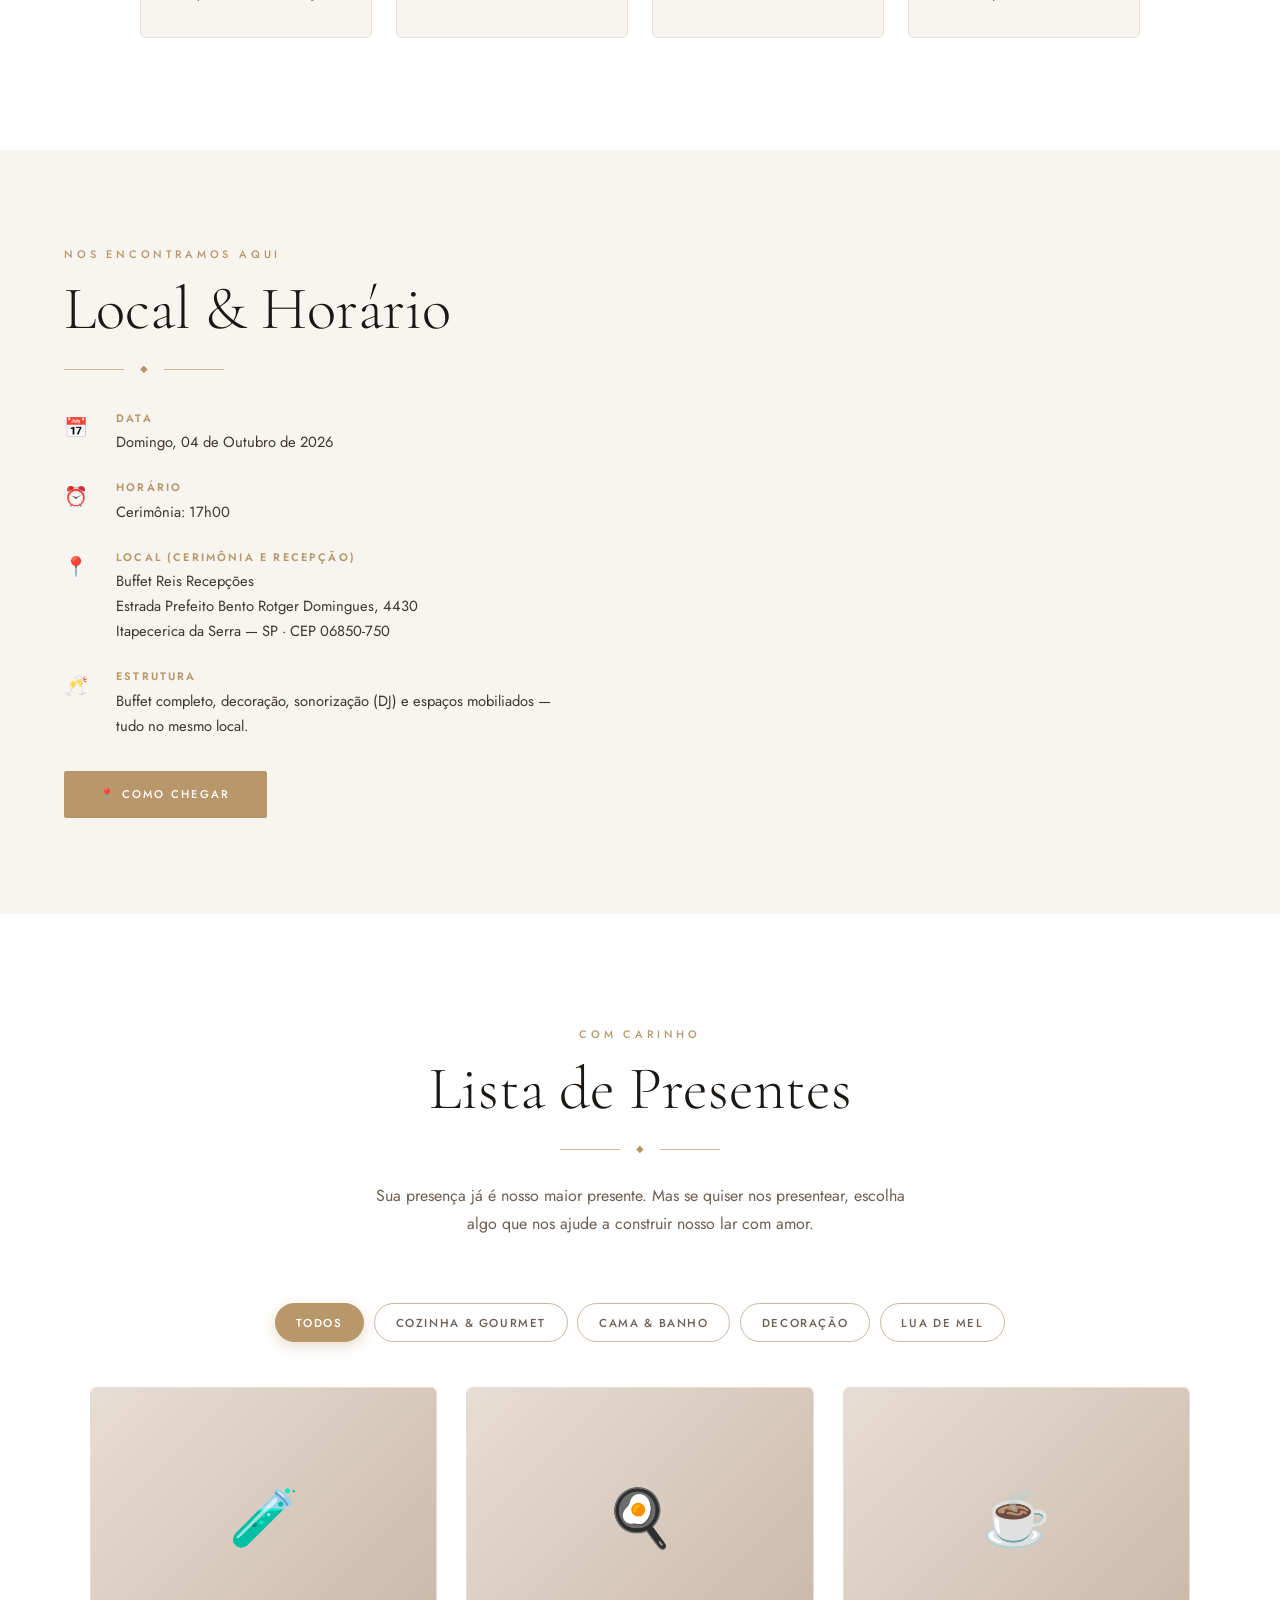
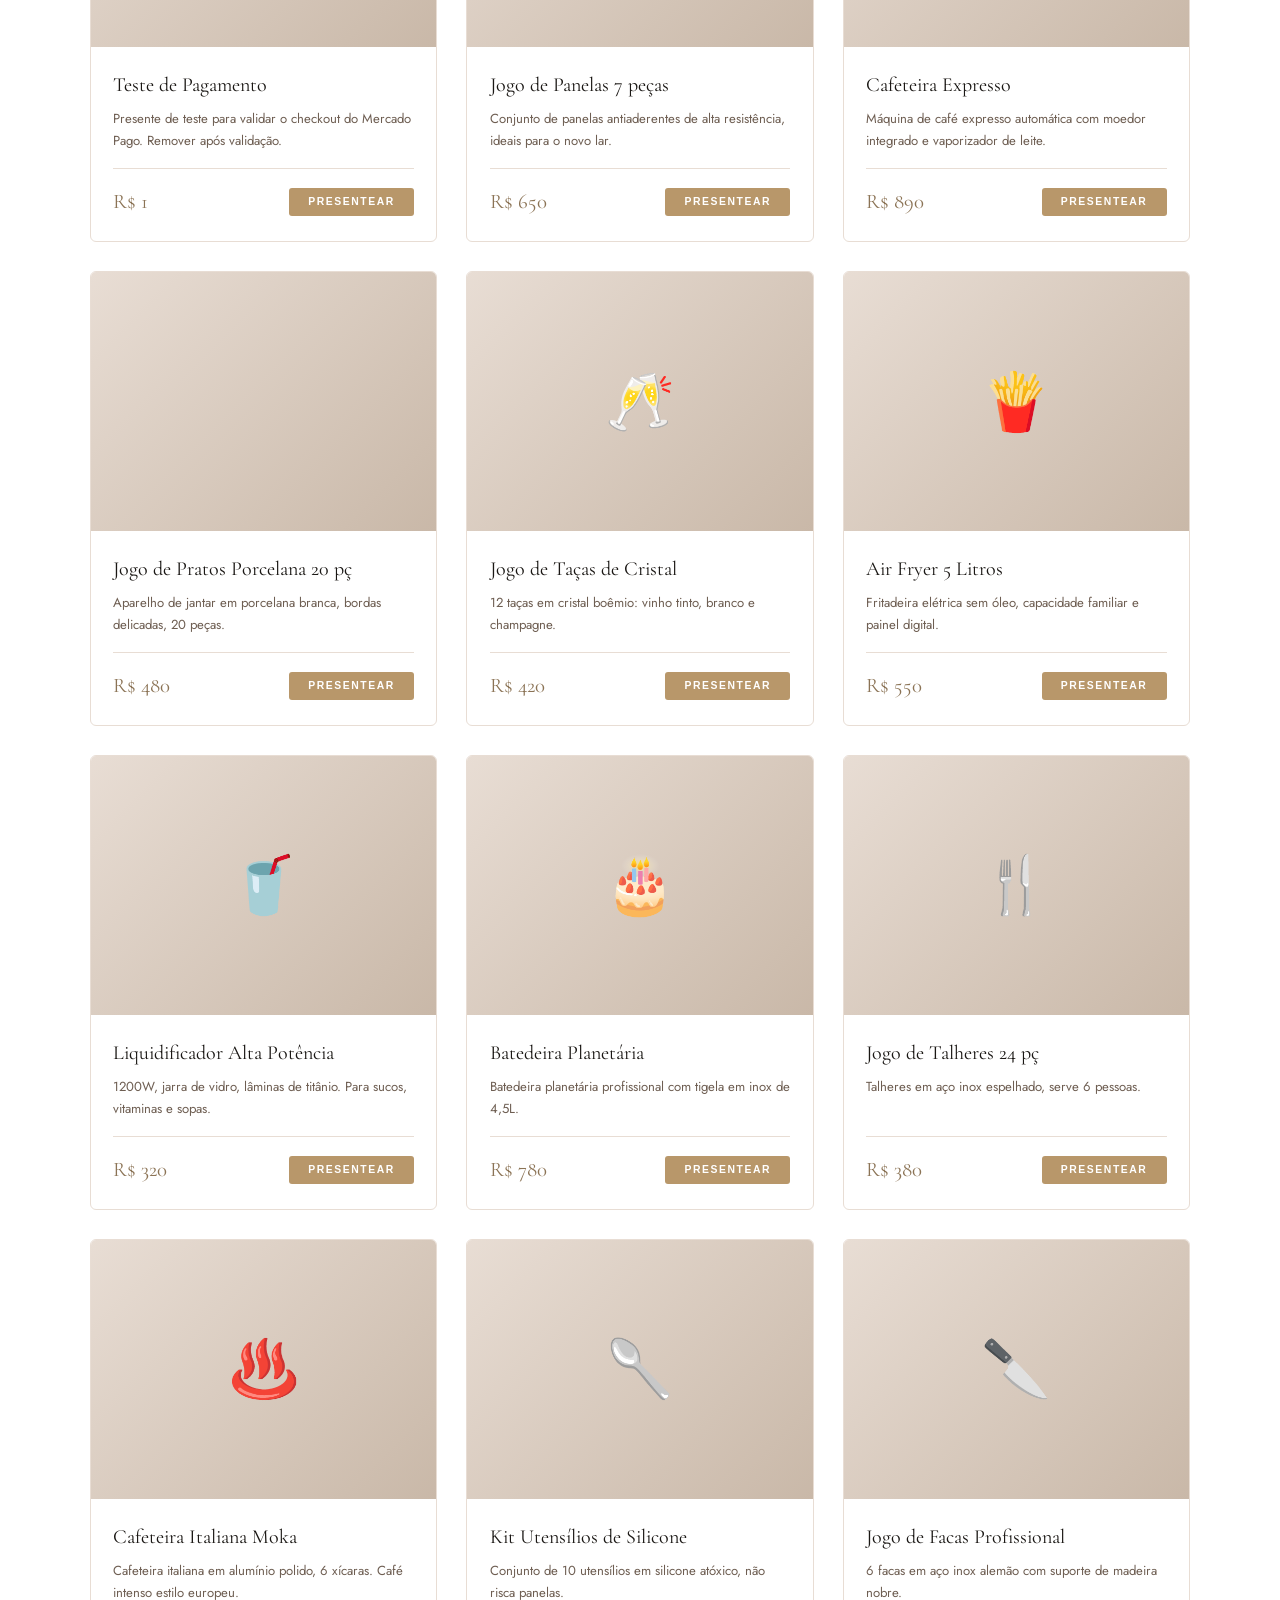
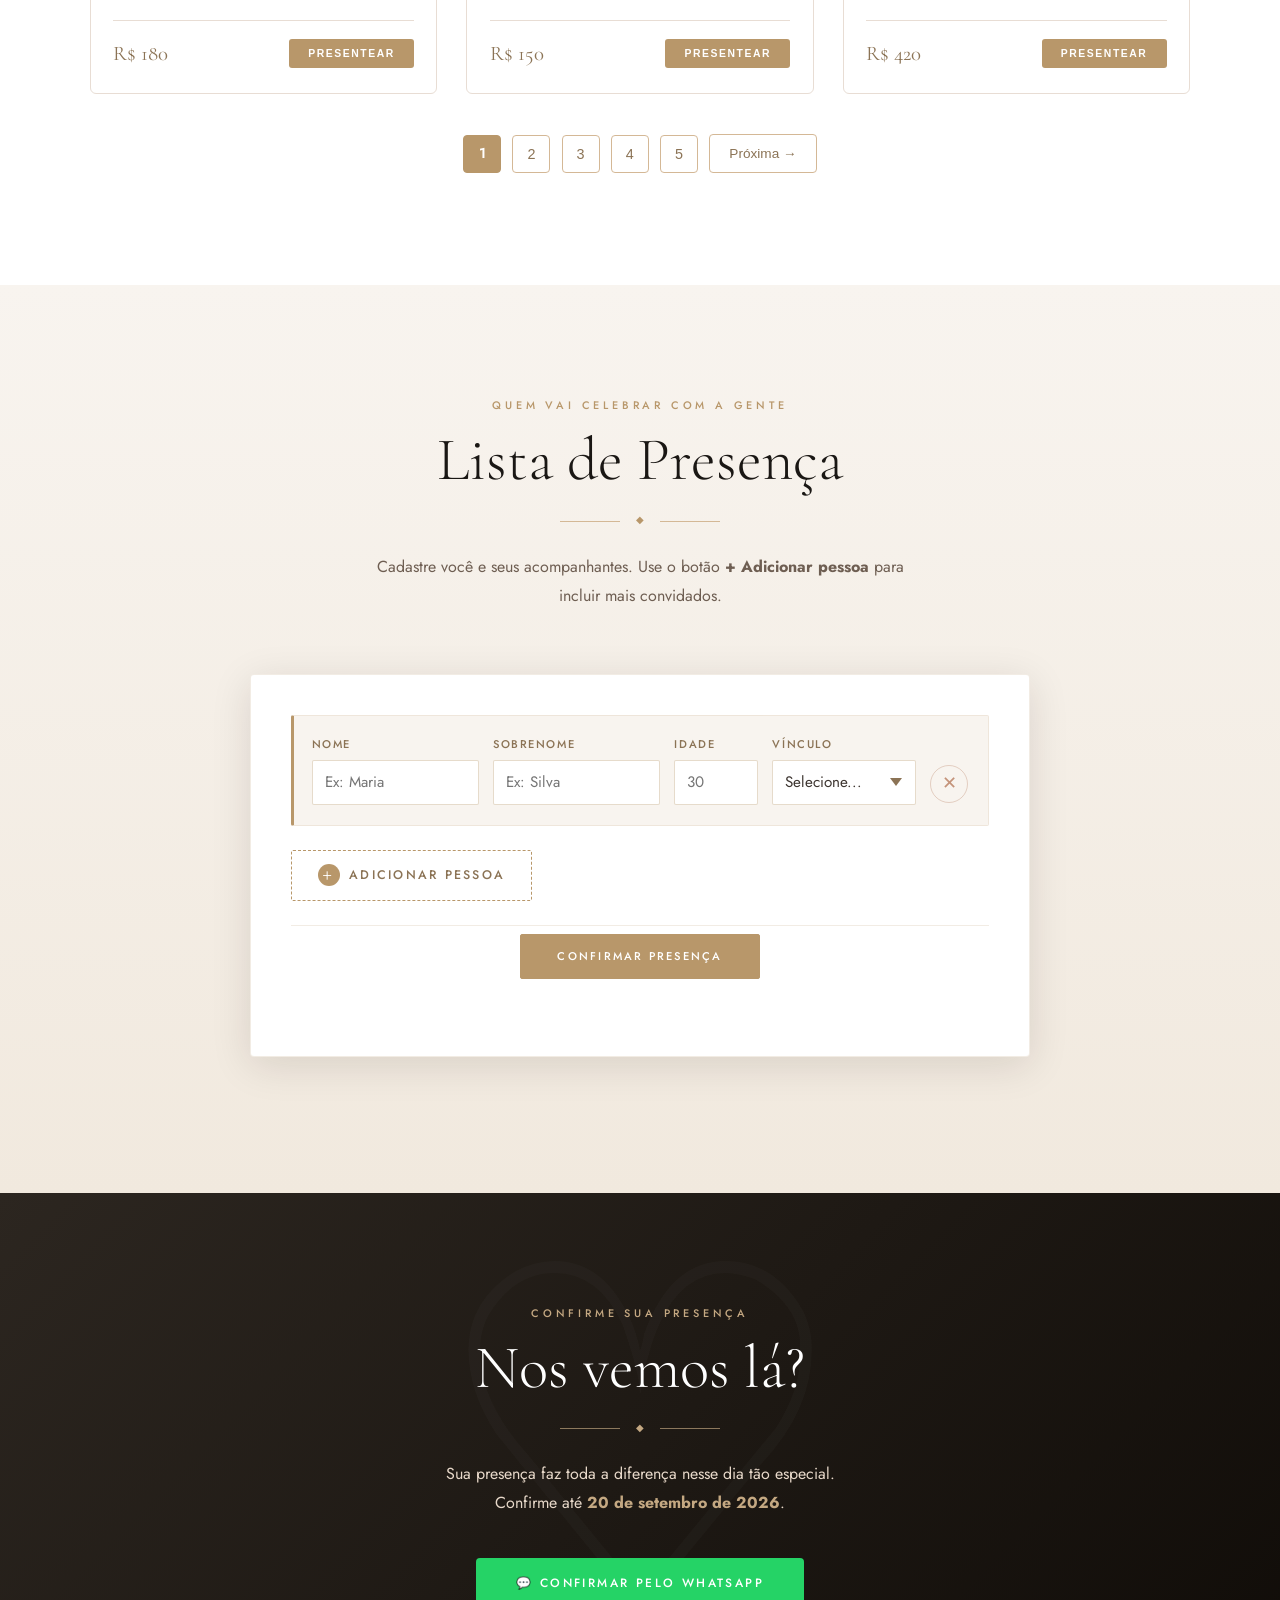
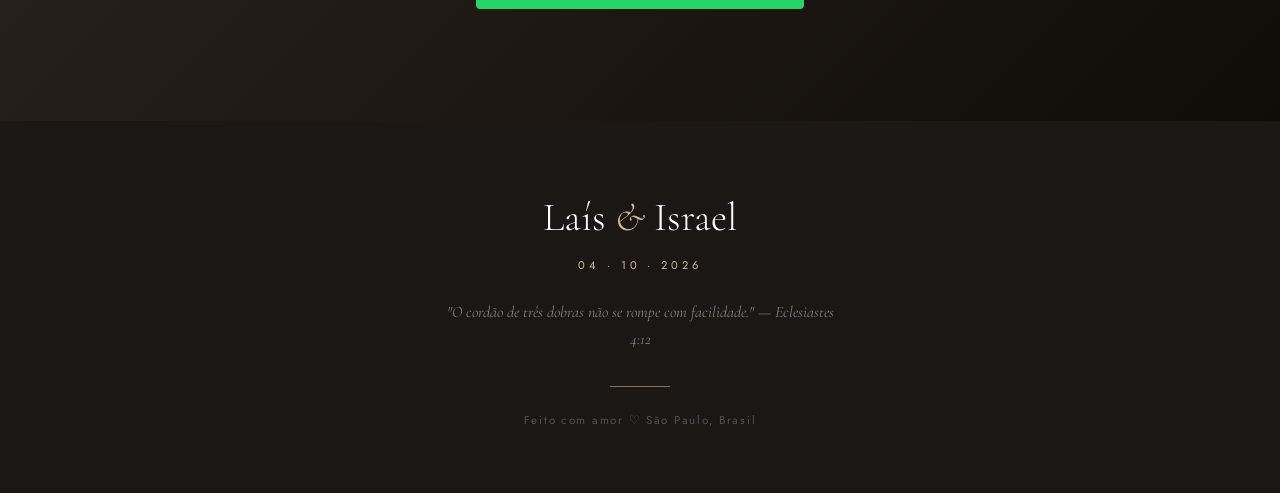
==== commit facda161: "Remove opcao de pagamento PIX via Mercado Pago Mantem apenas cartao no fluxo do MP e o PIX direto pe" ====
--- a/index.html
+++ b/index.html
@@ -469,9 +469,6 @@
         <a href="#" target="_blank" rel="noopener" class="btn-primary btn-mp" id="btnMercadoPago" data-method="credit_card">
           💳 Pagar com Cartão de Crédito (Mercado Pago) →
         </a>
-        <a href="#" target="_blank" rel="noopener" class="btn-primary btn-mp btn-mp-pix" id="btnMercadoPagoPix" data-method="pix">
-          ⚡ Pagar com PIX (Mercado Pago) →
-        </a>
         <button type="button" class="btn-primary btn-pix" id="btnPix">
           Pagar com PIX direto (chave manual)
         </button>
@@ -486,7 +483,7 @@
         </div>
       </div>
 
-      <p class="mp-security">🔒 Checkout seguro via Mercado Pago (PIX, cartão e boleto) ou PIX direto pela chave acima.</p>
+      <p class="mp-security">🔒 Checkout seguro via Mercado Pago (cartão e boleto) ou PIX direto pela chave acima.</p>
       <p class="mp-fallback hidden" id="mpFallback">
         Link de pagamento ainda não configurado para este presente.<br>
         Faça um PIX para <strong>11972892128</strong> e envie o comprovante por WhatsApp 💌
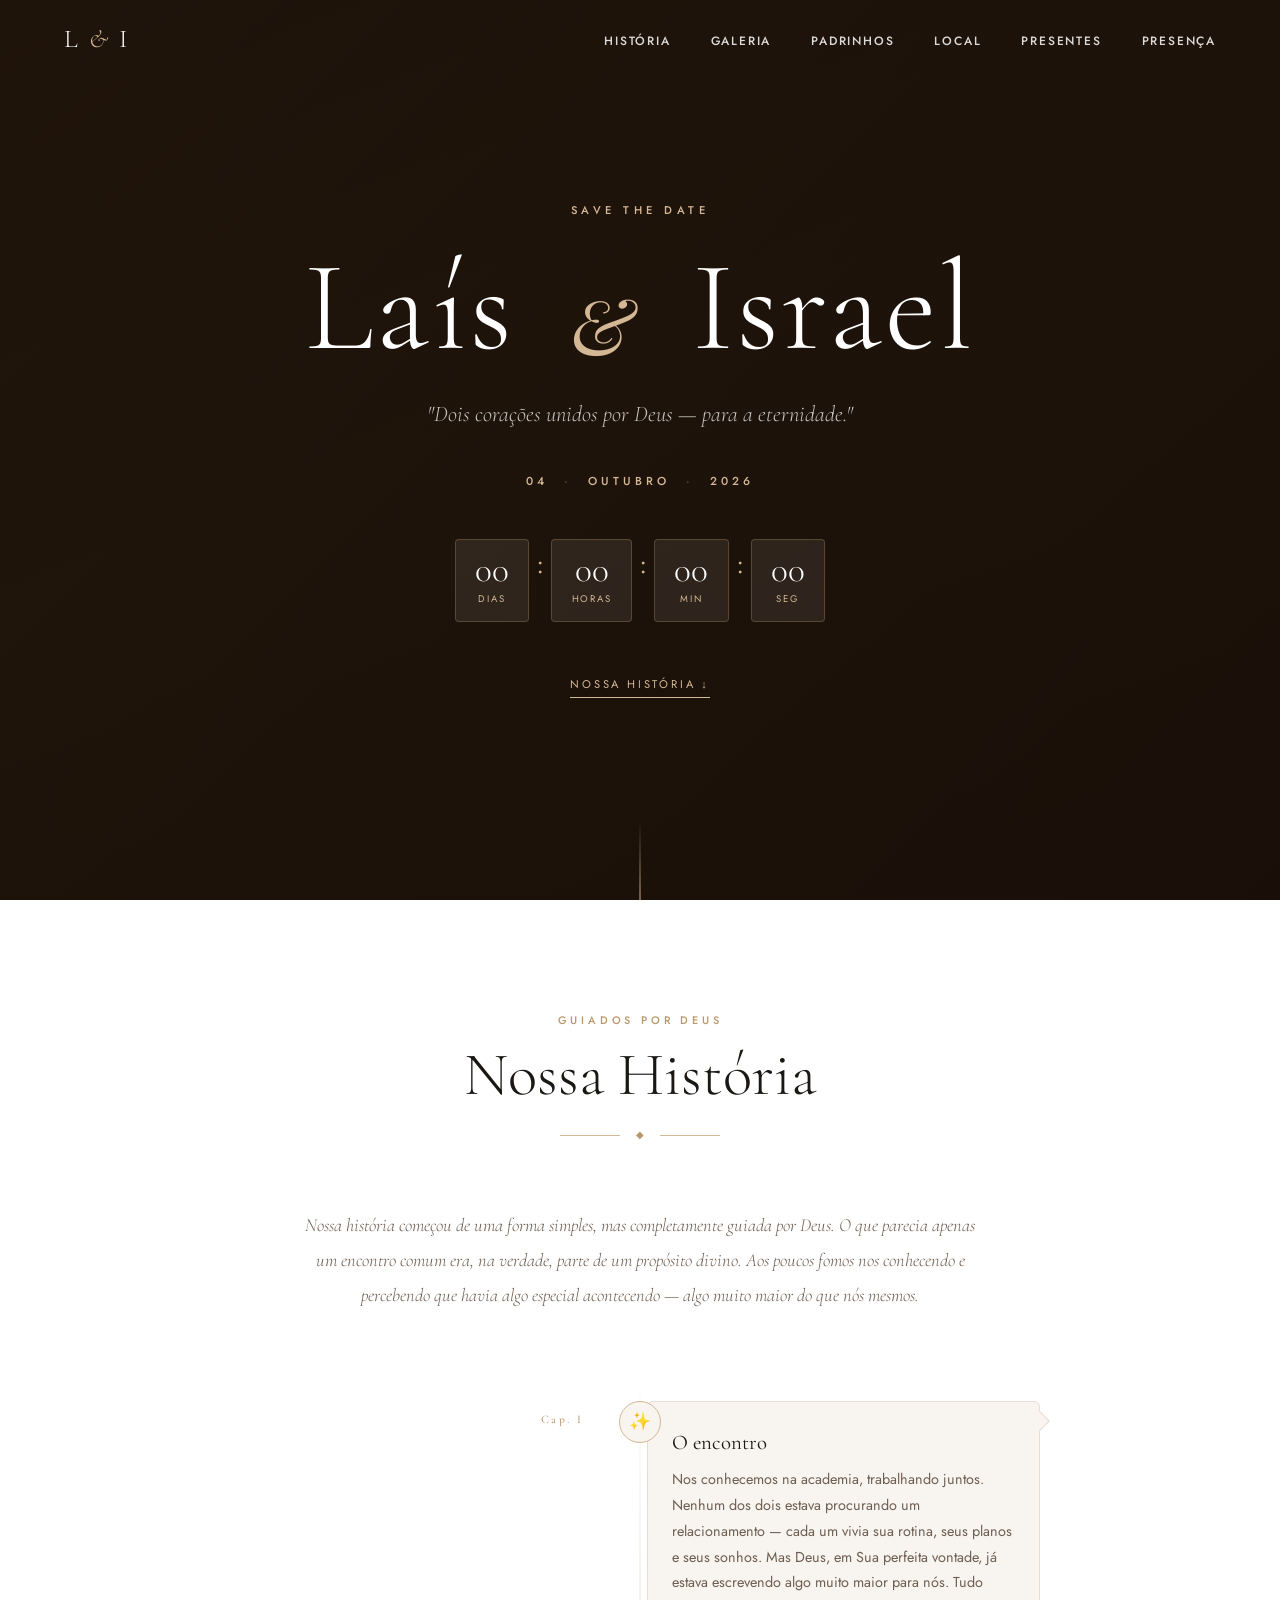
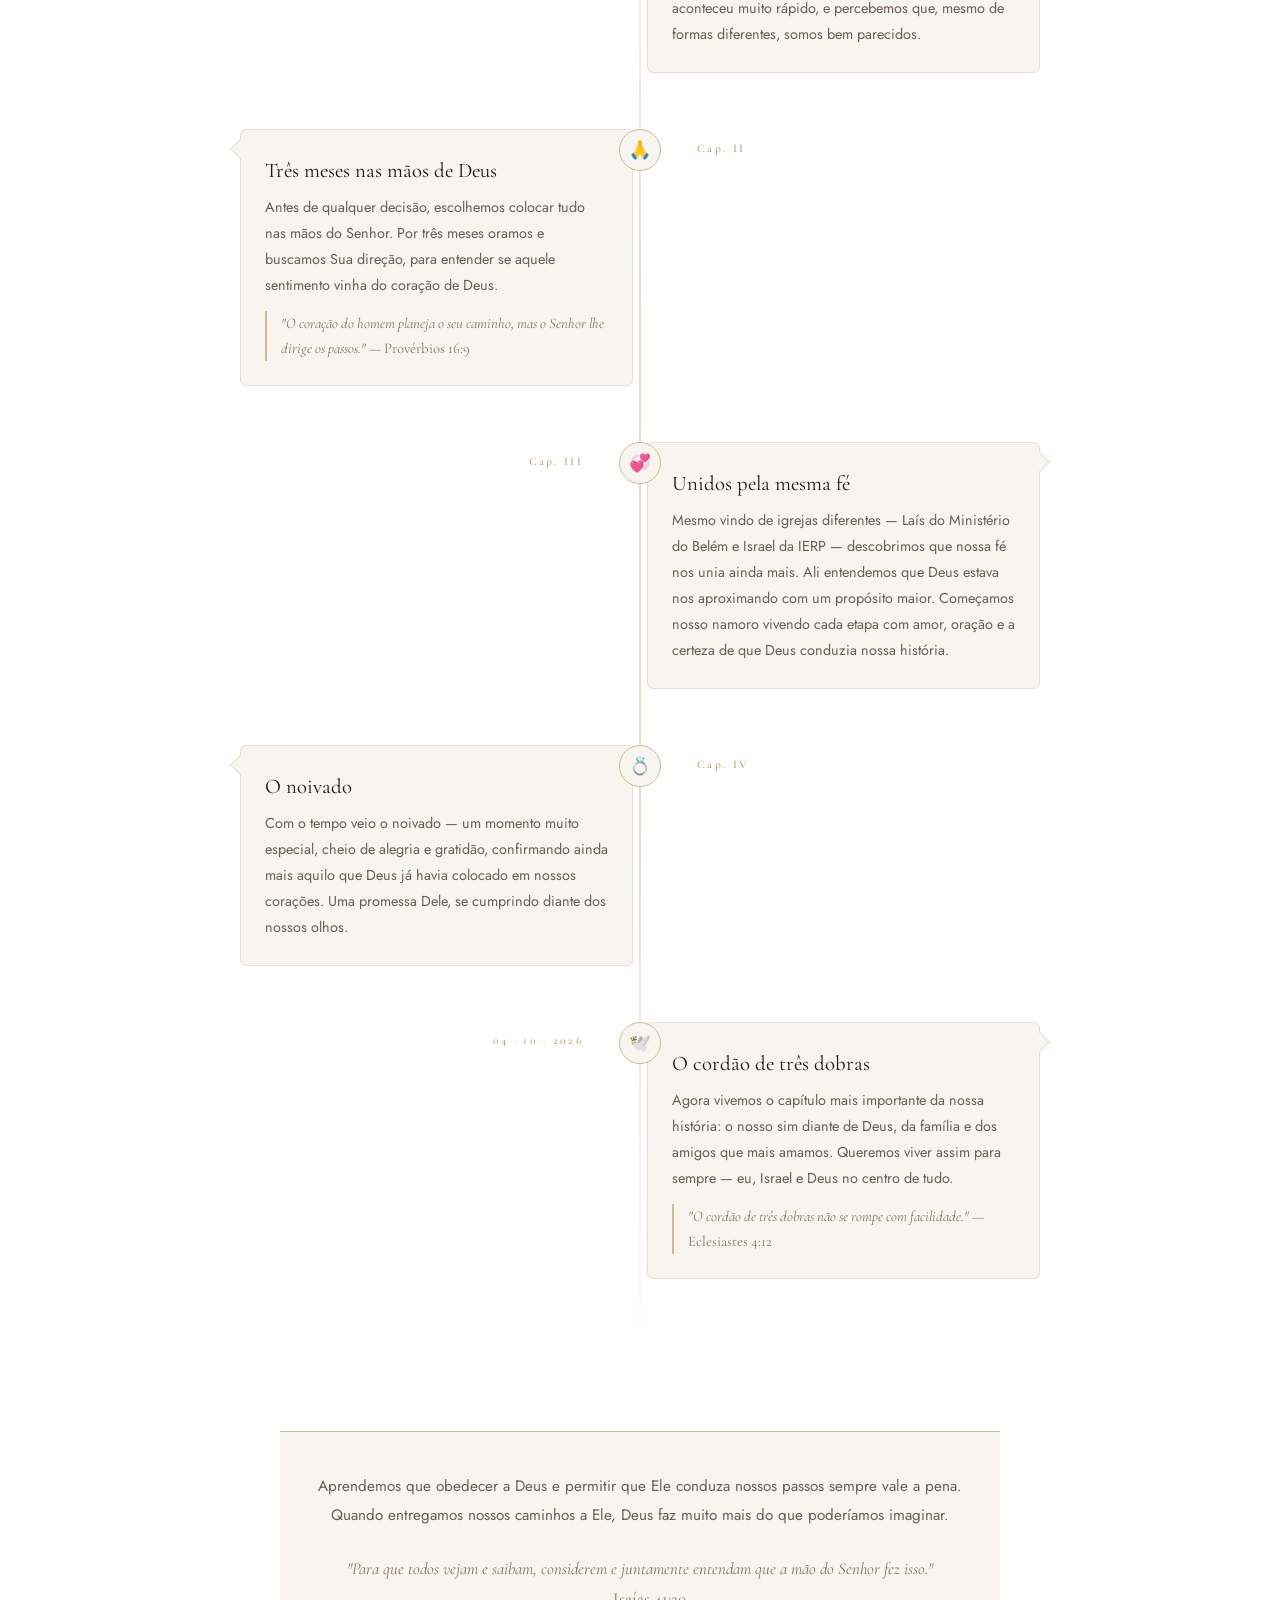
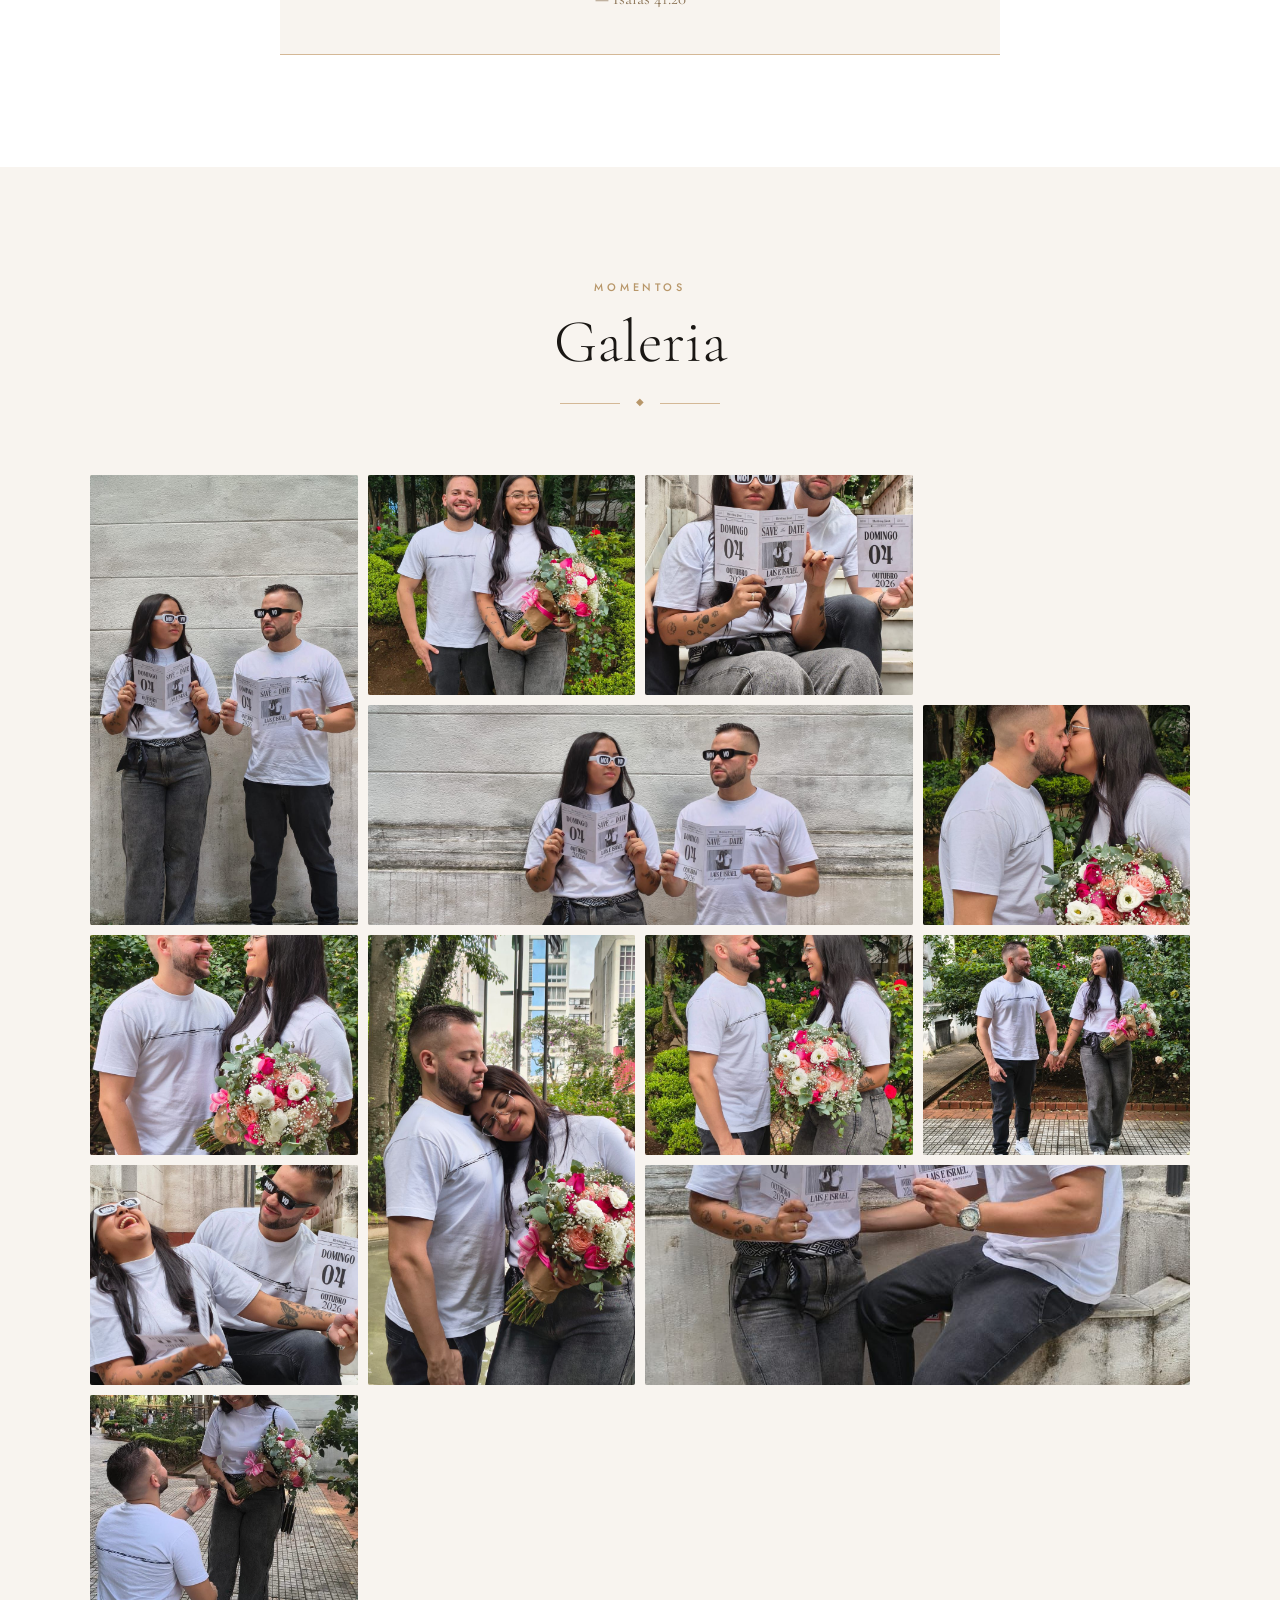
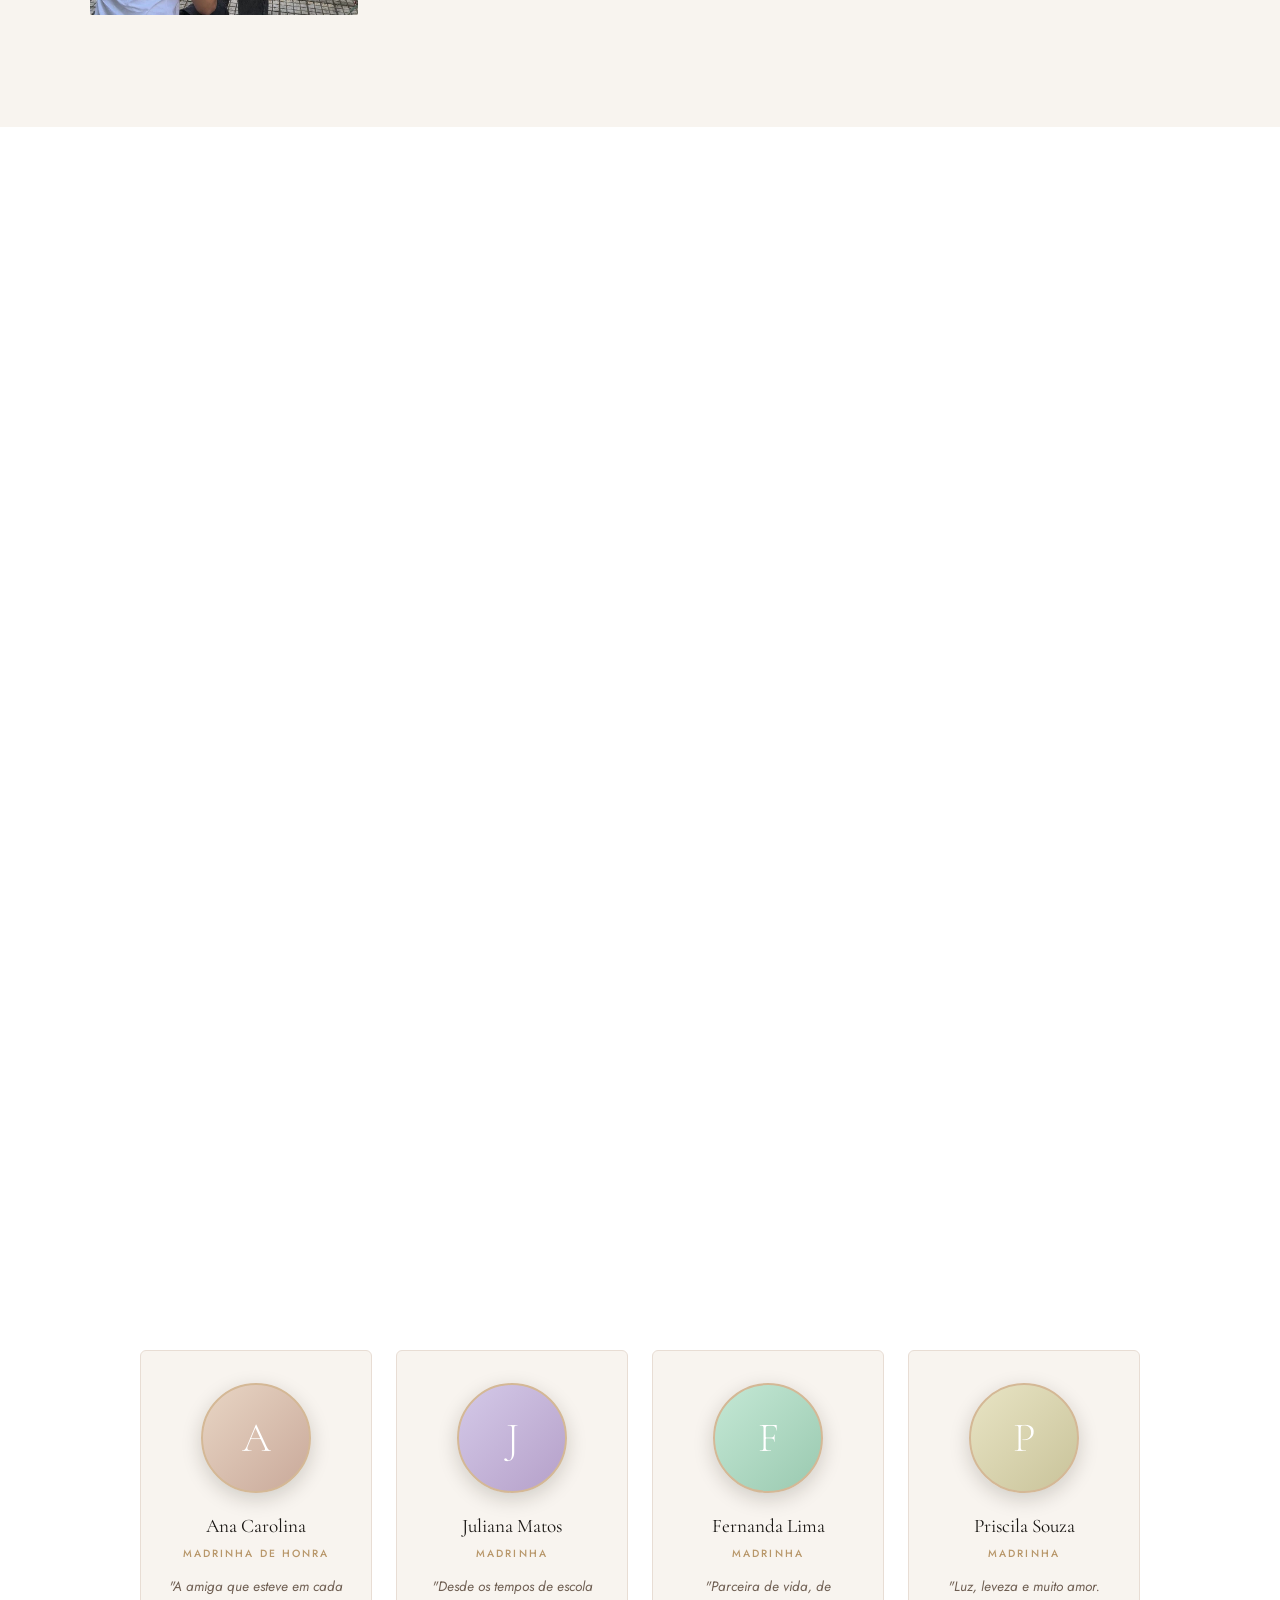
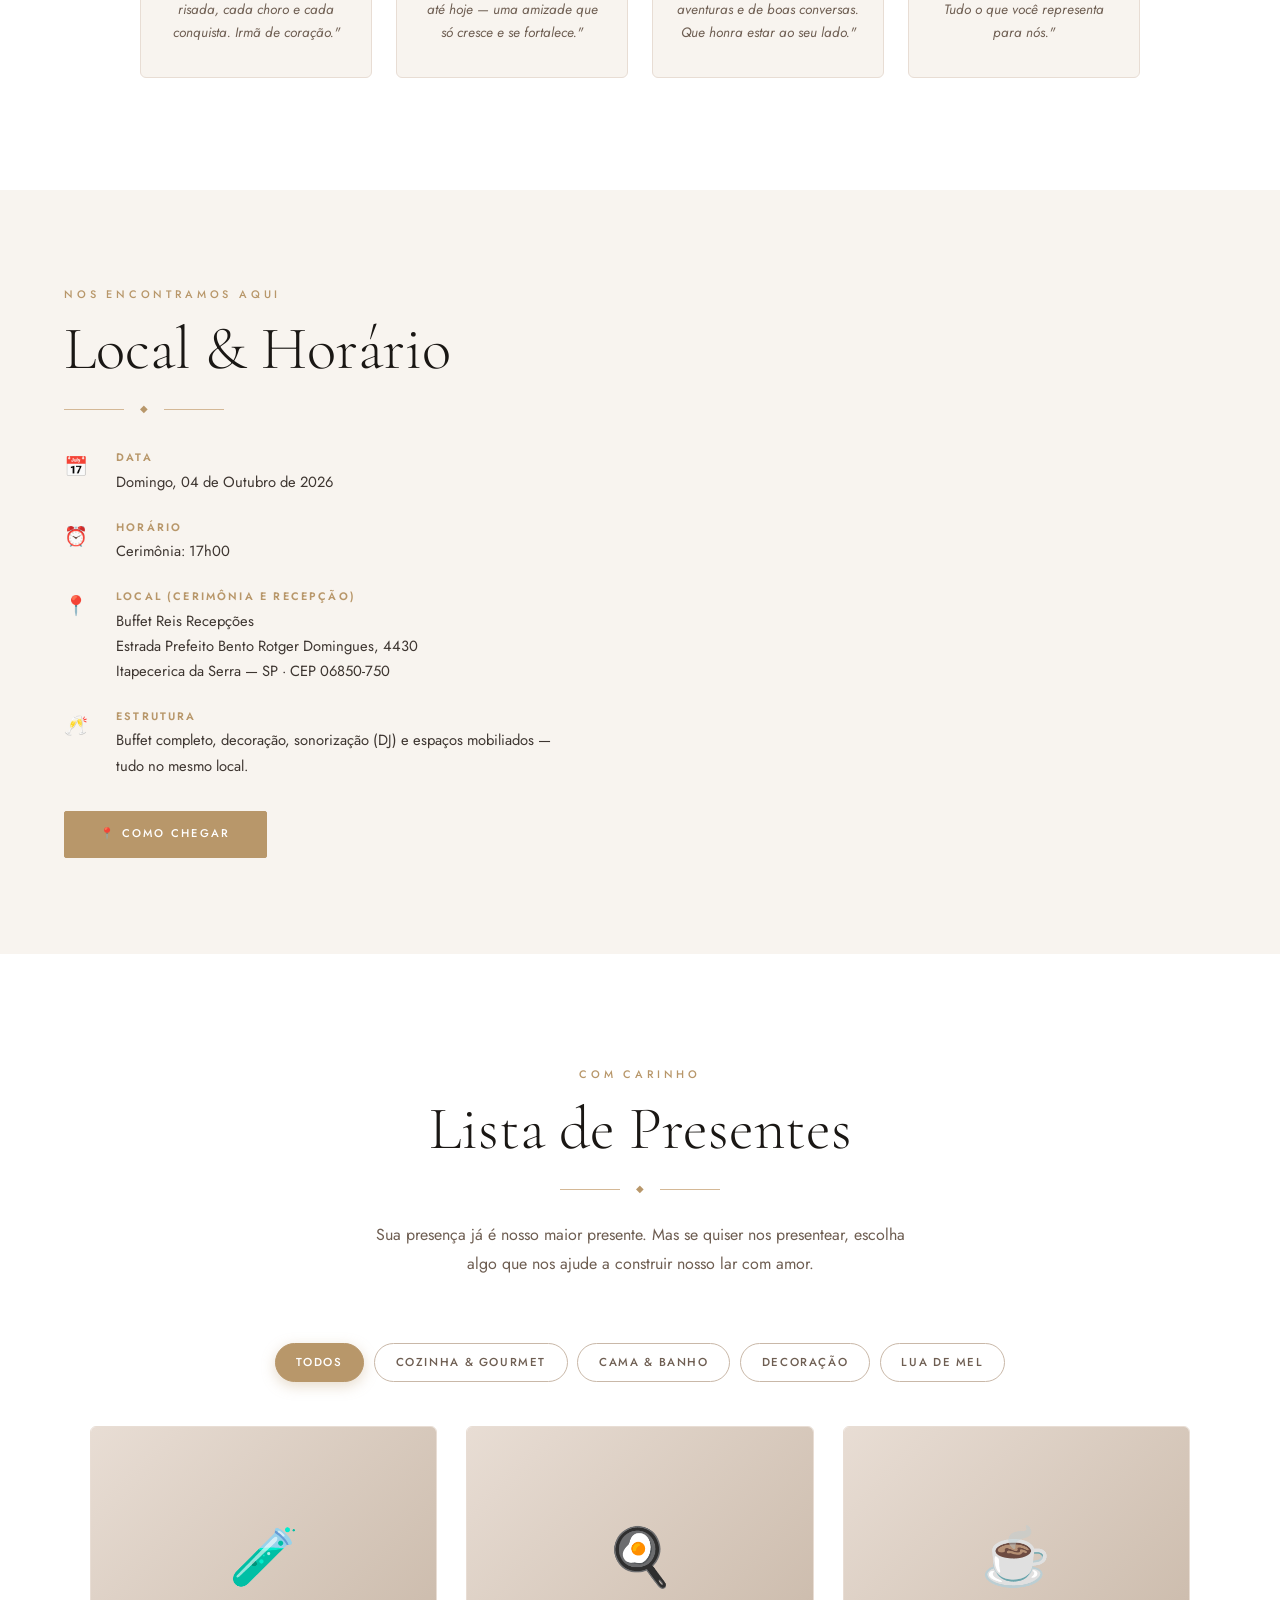
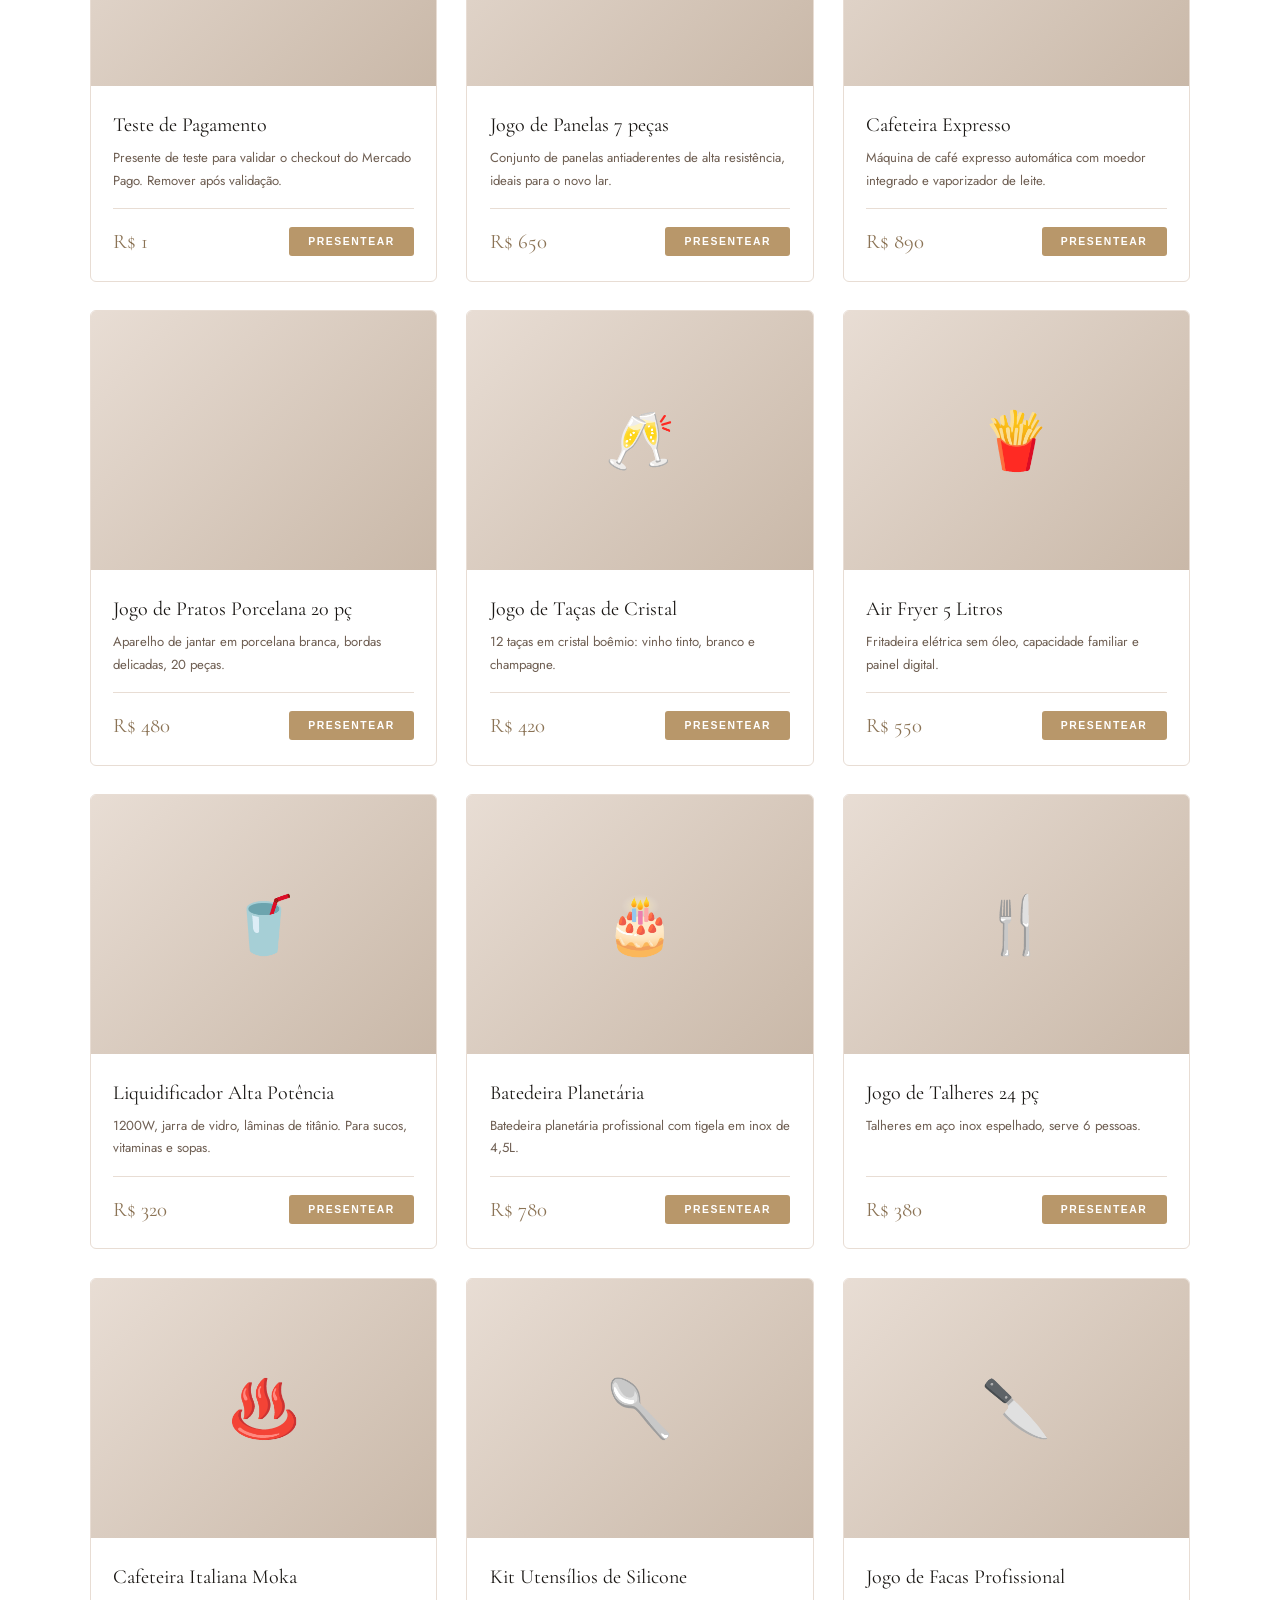
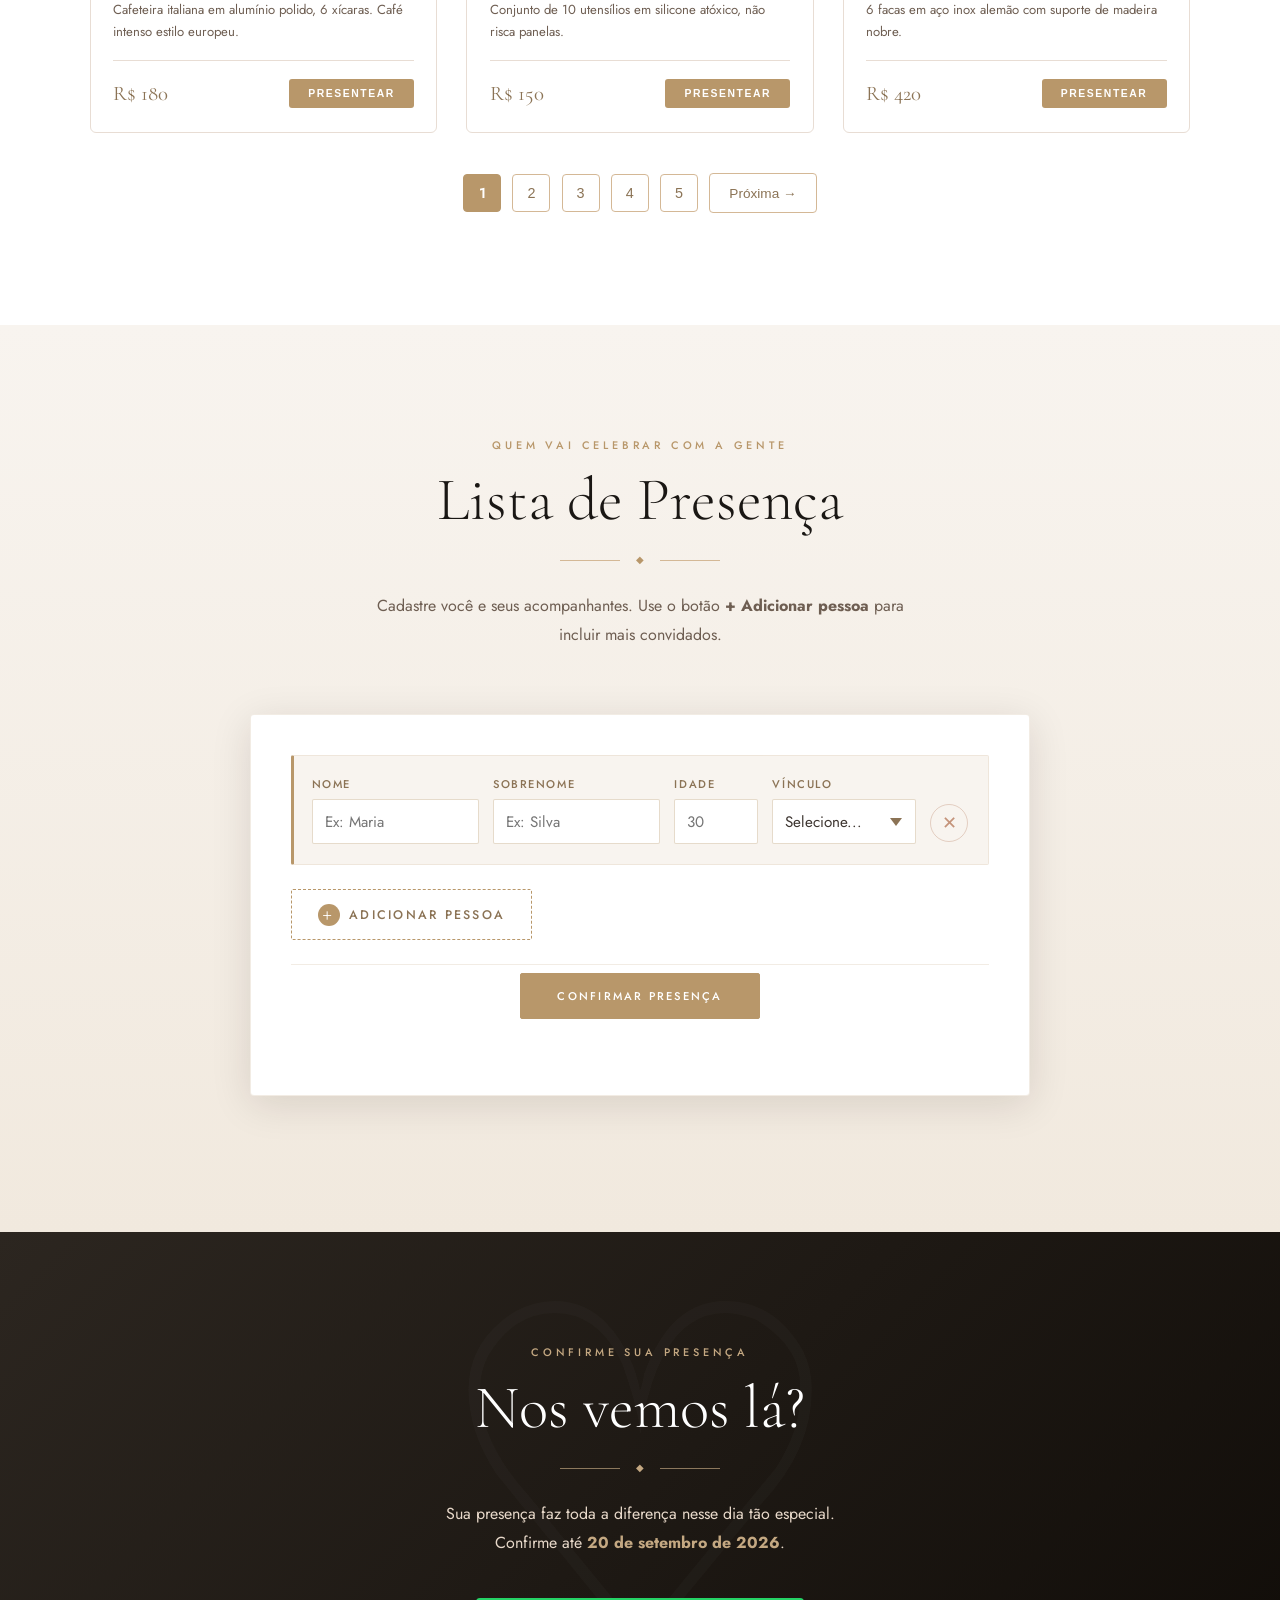
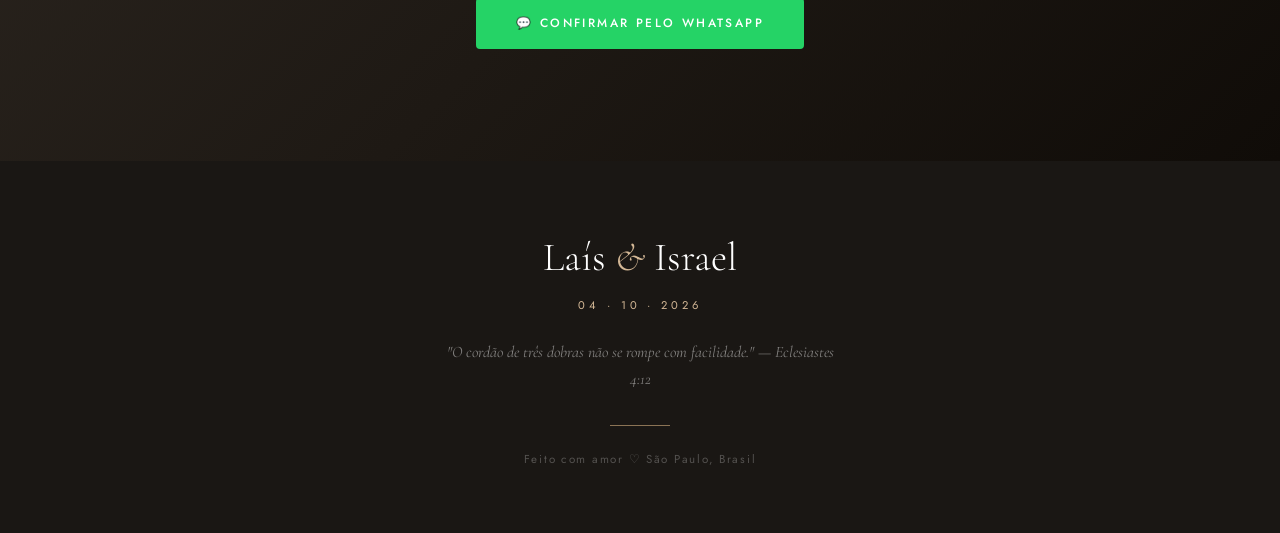
==== commit f0db999a: "Adiciona fotos dos padrinhos com tratamento estilo revista - Integra 16 fotos da pasta assets/fotos_" ====
--- a/index.html
+++ b/index.html
@@ -262,73 +262,73 @@
 
     <div class="padrinhos-grid reveal hidden" id="padrinhos-list">
       <div class="padrinho-card">
-        <div class="padrinho-avatar" style="background: linear-gradient(135deg, #c4d5e8, #9ab5c9)">D</div>
+        <div class="padrinho-avatar has-photo" style="background-image: url('assets/fotos_padrinhos/danielmelo.jpeg'); --photo-pos: center 25%;">D</div>
         <h4>Daniel Melo</h4>
         <span class="padrinho-role">Padrinho de Honra</span>
         <p>"O irmão que a vida escolheu para mim. Desde o primeiro dia, fiel e presente."</p>
       </div>
       <div class="padrinho-card">
-        <div class="padrinho-avatar" style="background: linear-gradient(135deg, #e8c4c4, #c99a9a)">M</div>
-        <h4>Marcelo Brayan</h4>
+        <div class="padrinho-avatar has-photo" style="background-image: url('assets/fotos_padrinhos/marcelobryan.jpeg'); --photo-pos: center 35%;">M</div>
+        <h4>Marcelo Bryan</h4>
         <span class="padrinho-role">Padrinho</span>
         <p>"Parceiro de todas as horas. Na alegria, na bagunça e, agora, neste dia sagrado."</p>
       </div>
       <div class="padrinho-card">
-        <div class="padrinho-avatar" style="background: linear-gradient(135deg, #c4e8e4, #9ac9c5)">W</div>
+        <div class="padrinho-avatar has-photo" style="background-image: url('assets/fotos_padrinhos/wesley.jpeg'); --photo-pos: center 14%;">W</div>
         <h4>Wesley Araujo</h4>
         <span class="padrinho-role">Padrinho</span>
         <p>"Amigo de anos, presença constante. Que honra dividir esse momento contigo."</p>
       </div>
       <div class="padrinho-card">
-        <div class="padrinho-avatar" style="background: linear-gradient(135deg, #e4e8c4, #c5c99a)">W</div>
+        <div class="padrinho-avatar has-photo" style="background-image: url('assets/fotos_padrinhos/wilson.jpeg'); --photo-pos: center 8%;">W</div>
         <h4>Wilson Lindo</h4>
         <span class="padrinho-role">Padrinho</span>
         <p>"Fidelidade, lealdade e um coração enorme. É assim que te definimos."</p>
       </div>
       <div class="padrinho-card">
-        <div class="padrinho-avatar" style="background: linear-gradient(135deg, #e4e8c4, #c5c99a)">E</div>
+        <div class="padrinho-avatar has-photo" style="background-image: url('assets/fotos_padrinhos/elielson.jpeg'); --photo-pos: center 12%;">E</div>
         <h4>Elielson Tenório</h4>
         <span class="padrinho-role">Padrinho</span>
         <p>"Nossa amizade nasceu na fé e foi fortalecida na caminhada com Deus; é um privilégio ter você como meu amigo."</p>
       </div>
       <div class="padrinho-card">
-        <div class="padrinho-avatar" style="background: linear-gradient(135deg, #e4e8c4, #c5c99a)">A</div>
+        <div class="padrinho-avatar has-photo" style="background-image: url('assets/fotos_padrinhos/adriano.jpeg'); --photo-pos: center 38%;">A</div>
         <h4>Adriano Miranda</h4>
         <span class="padrinho-role">Padrinho</span>
         <p>"Ganhei um segundo pai, que está sempre disposto a ajudar."</p>
       </div>
       <div class="padrinho-card">
-        <div class="padrinho-avatar" style="background: linear-gradient(135deg, #e4e8c4, #c5c99a)">F</div>
+        <div class="padrinho-avatar has-photo" style="background-image: url('assets/fotos_padrinhos/felipe.jpeg'); --photo-pos: center 22%;">F</div>
         <h4>Felipe Alexandre</h4>
         <span class="padrinho-role">Padrinho</span>
         <p>"Mais que um irmão, é um comediante."</p>
       </div>
       <div class="padrinho-card">
-        <div class="padrinho-avatar" style="background: linear-gradient(135deg, #e4e8c4, #c5c99a)">A</div>
+        <div class="padrinho-avatar has-photo" style="background-image: url('assets/fotos_padrinhos/allan.jpeg'); --photo-pos: center 18%;">A</div>
         <h4>Allan Oliveira</h4>
         <span class="padrinho-role">Padrinho</span>
         <p>"Você sempre foi exemplo, apoio e amizade, e sei que posso contar com você em qualquer momento."</p>
       </div>
       <div class="padrinho-card">
-        <div class="padrinho-avatar" style="background: linear-gradient(135deg, #e4e8c4, #c5c99a)">M</div>
+        <div class="padrinho-avatar has-photo" style="background-image: url('assets/fotos_padrinhos/marcos.jpeg'); --photo-pos: 65% 30%;">M</div>
         <h4>Marcos Martins</h4>
         <span class="padrinho-role">Padrinho</span>
         <p>"Você começou sendo meu patrão, mas a vida transformou essa relação em uma amizade que levo com muito respeito e gratidão."</p>
       </div>
       <div class="padrinho-card">
-        <div class="padrinho-avatar" style="background: linear-gradient(135deg, #e4e8c4, #c5c99a)">R</div>
+        <div class="padrinho-avatar has-photo" style="background-image: url('assets/fotos_padrinhos/ricado.jpeg'); --photo-pos: center 30%;">R</div>
         <h4>Ricardo</h4>
         <span class="padrinho-role">Padrinho</span>
         <p>"Cunhado é um presente da vida."</p>
       </div>
       <div class="padrinho-card">
-        <div class="padrinho-avatar" style="background: linear-gradient(135deg, #e4e8c4, #c5c99a)">V</div>
+        <div class="padrinho-avatar has-photo" style="background-image: url('assets/fotos_padrinhos/pastorvaldir.jpeg'); --photo-pos: center 20%;">V</div>
         <h4>Pastor Valdir</h4>
         <span class="padrinho-role">Padrinho</span>
         <p>"Ter o senhor participando do nosso casamento é uma grande honra e uma bênção que levaremos para sempre em nossos corações."</p>
       </div>
       <div class="padrinho-card">
-        <div class="padrinho-avatar" style="background: linear-gradient(135deg, #e4e8c4, #c5c99a)">N</div>
+        <div class="padrinho-avatar has-photo" style="background-image: url('assets/fotos_padrinhos/pastornivaldio.jpeg'); --photo-pos: center 22%;">N</div>
         <h4>Pastor Nivaldo</h4>
         <span class="padrinho-role">Padrinho</span>
         <p>"Mais que um líder espiritual, o senhor é um instrumento de Deus, alguém que tem nos guiado com sabedoria, amor e dedicação."</p>
@@ -340,25 +340,25 @@
         <p>"Que Deus continue abençoando a sua vida e que possamos viver momentos especiais em família."</p>
       </div>
       <div class="padrinho-card">
-        <div class="padrinho-avatar" style="background: linear-gradient(135deg, #e4e8c4, #c5c99a)">J</div>
+        <div class="padrinho-avatar has-photo" style="background-image: url('assets/fotos_padrinhos/jota.jpeg'); --photo-pos: center 18%;">J</div>
         <h4>José - JB</h4>
         <span class="padrinho-role">Padrinho</span>
         <p>"Hoje é um dia muito especial, e eu não poderia deixar de agradecer por fazer parte deste momento."</p>
       </div>
       <div class="padrinho-card">
-        <div class="padrinho-avatar" style="background: linear-gradient(135deg, #e4e8c4, #c5c99a)">M</div>
+        <div class="padrinho-avatar has-photo" style="background-image: url('assets/fotos_padrinhos/milton.jpeg'); --photo-pos: center 14%;">M</div>
         <h4>Milton Francisco</h4>
         <span class="padrinho-role">Padrinho</span>
         <p>"Obrigado por estar conosco neste dia tão especial."</p>
       </div>
       <div class="padrinho-card">
-        <div class="padrinho-avatar" style="background: linear-gradient(135deg, #e4e8c4, #c5c99a)">A</div>
+        <div class="padrinho-avatar has-photo" style="background-image: url('assets/fotos_padrinhos/antonio.jpeg'); --photo-pos: 60% 28%;">A</div>
         <h4>Antônio </h4>
         <span class="padrinho-role">Padrinho</span>
         <p>"Obrigado por estar conosco neste dia tão especial."</p>
       </div>
       <div class="padrinho-card">
-        <div class="padrinho-avatar" style="background: linear-gradient(135deg, #e4e8c4, #c5c99a)">P</div>
+        <div class="padrinho-avatar has-photo" style="background-image: url('assets/fotos_padrinhos/paulo.jpeg'); --photo-pos: center 22%;">P</div>
         <h4>Paulo Dias </h4>
         <span class="padrinho-role">Padrinho</span>
         <p>"Que as suas ondas se conectem com as nossas."</p>
--- a/css/style.css
+++ b/css/style.css
@@ -671,16 +671,46 @@
 }
 
 .padrinho-avatar {
-  width: 72px; height: 72px;
+  width: 110px; height: 110px;
   border-radius: 50%;
-  margin: 0 auto 1rem;
-  display: flex;
-  align-items: center;
-  justify-content: center;
-  font-family: var(--font-serif);
-  font-size: 2rem;
+  margin: 0 auto 1.1rem;
+  display: flex;
+  align-items: center;
+  justify-content: center;
+  font-family: var(--font-serif);
+  font-size: 2.6rem;
   font-weight: 300;
   color: var(--white);
+  position: relative;
+  border: 2px solid var(--gold-lt);
+  box-shadow: 0 6px 20px rgba(30,20,10,0.18);
+  transition: transform 0.4s var(--ease), filter 0.4s var(--ease), box-shadow 0.4s var(--ease);
+}
+
+.padrinho-avatar.has-photo {
+  color: transparent;
+  background-size: cover;
+  background-position: var(--photo-pos, center top);
+  background-repeat: no-repeat;
+  filter: contrast(1.06) saturate(0.94) brightness(1.02);
+}
+
+.padrinho-avatar.has-photo::after {
+  content: '';
+  position: absolute;
+  inset: 0;
+  border-radius: 50%;
+  box-shadow: inset 0 0 22px rgba(30,20,10,0.22);
+  pointer-events: none;
+}
+
+.padrinho-card:hover .padrinho-avatar {
+  transform: scale(1.04);
+  box-shadow: 0 10px 26px rgba(30,20,10,0.24);
+}
+
+.padrinho-card:hover .padrinho-avatar.has-photo {
+  filter: contrast(1.09) saturate(1) brightness(1.04);
 }
 
 .padrinho-card h4 {
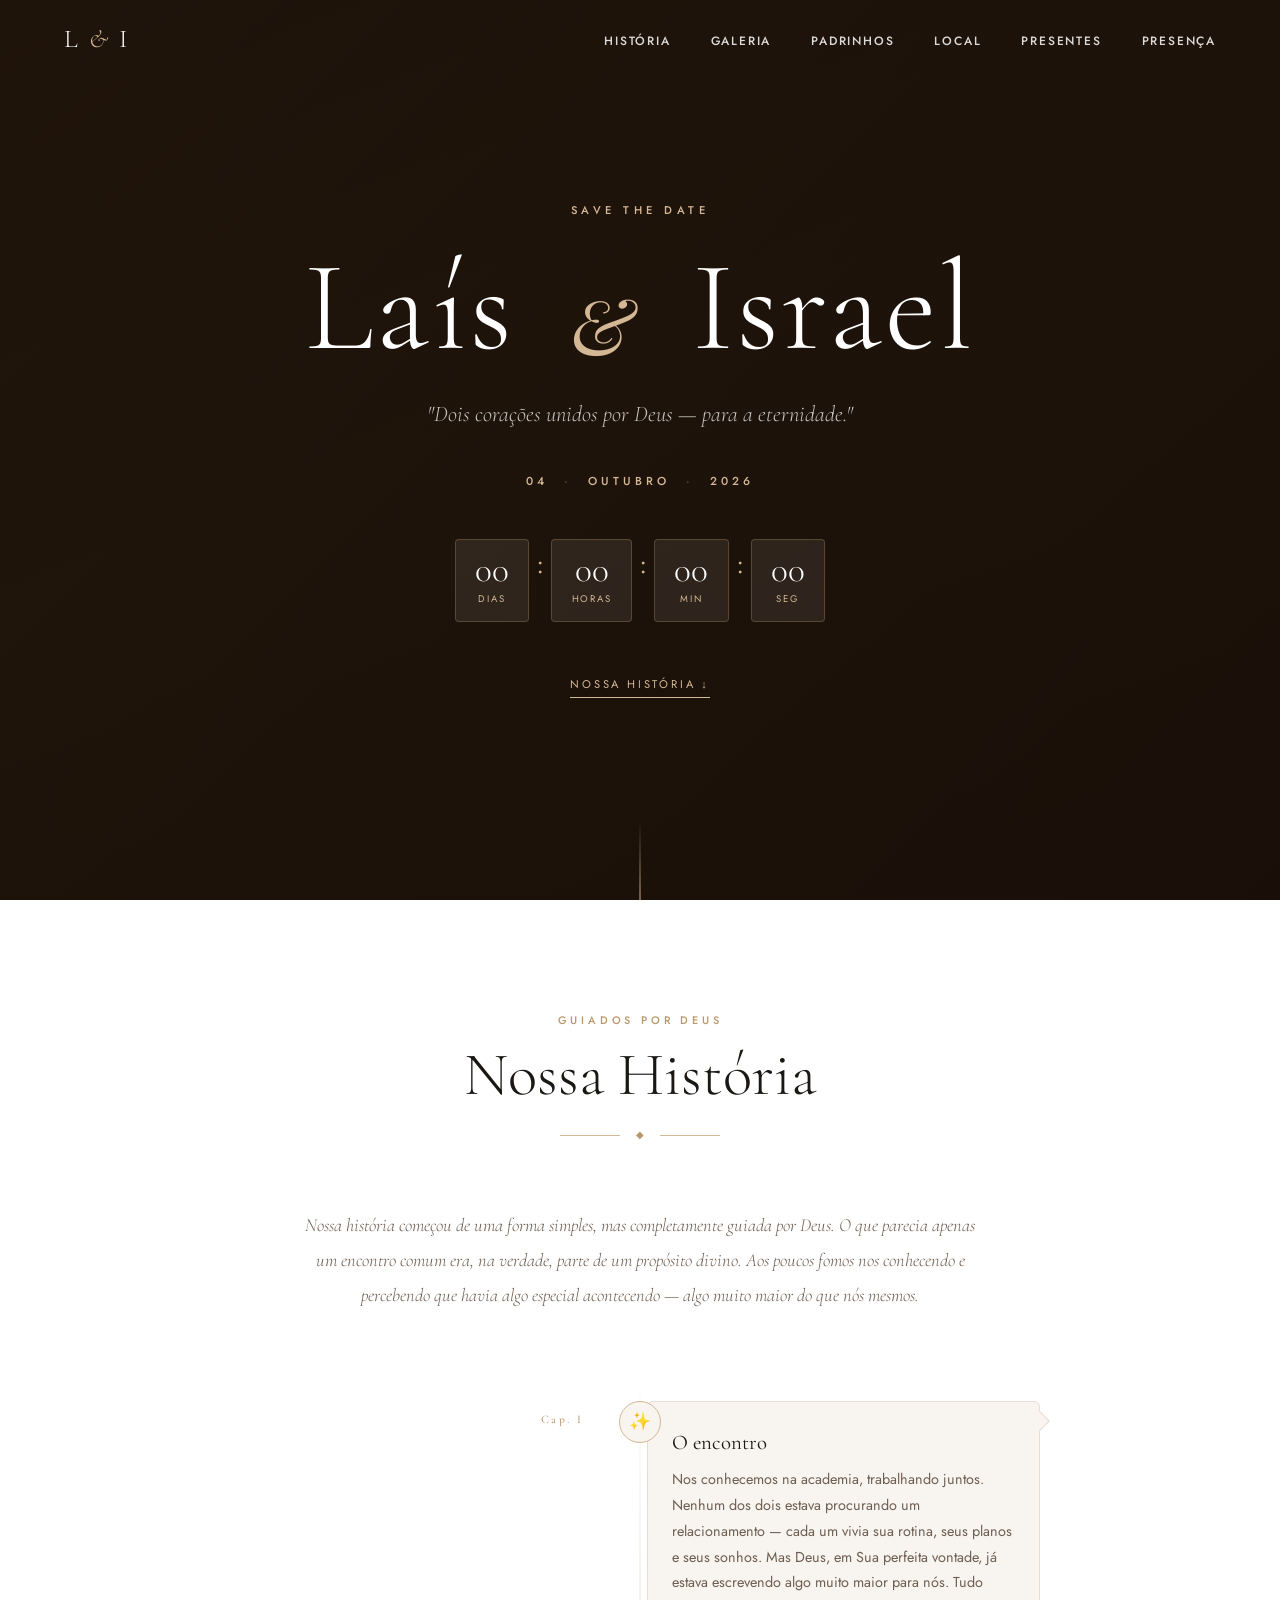
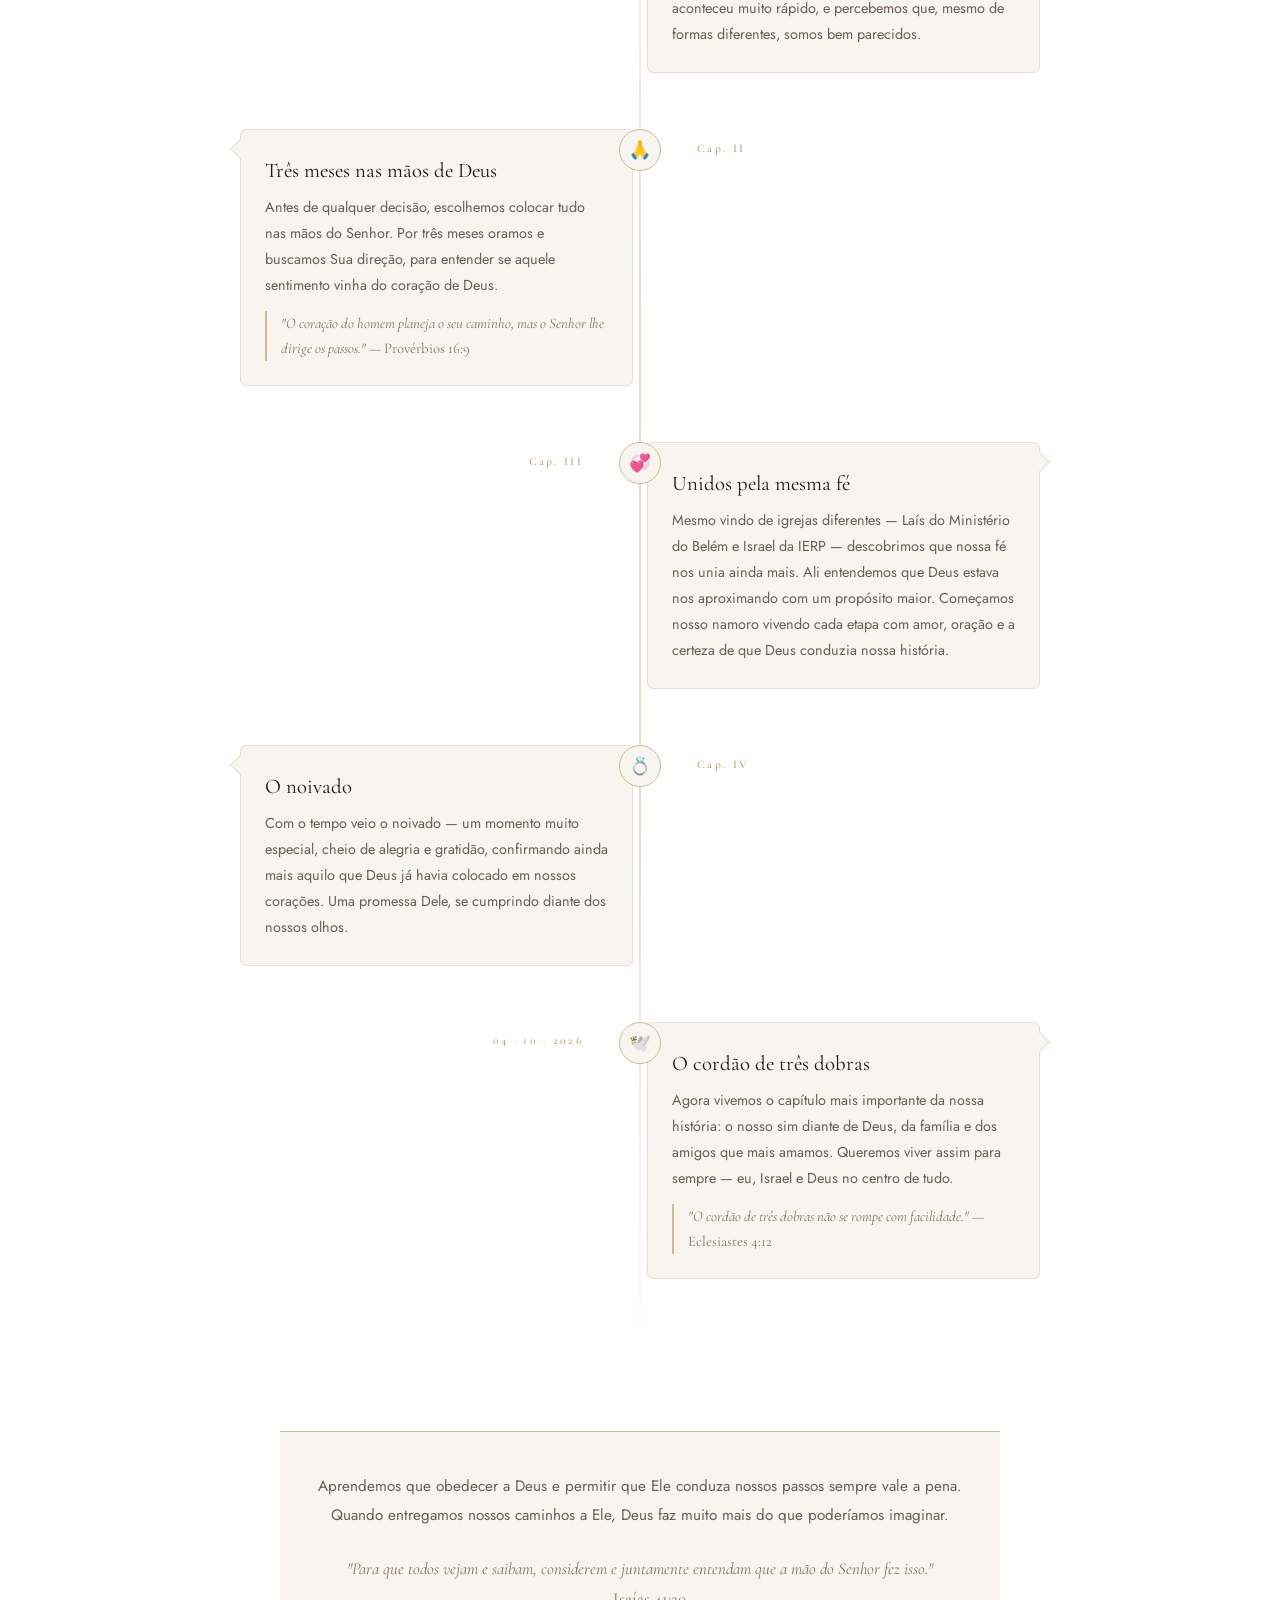
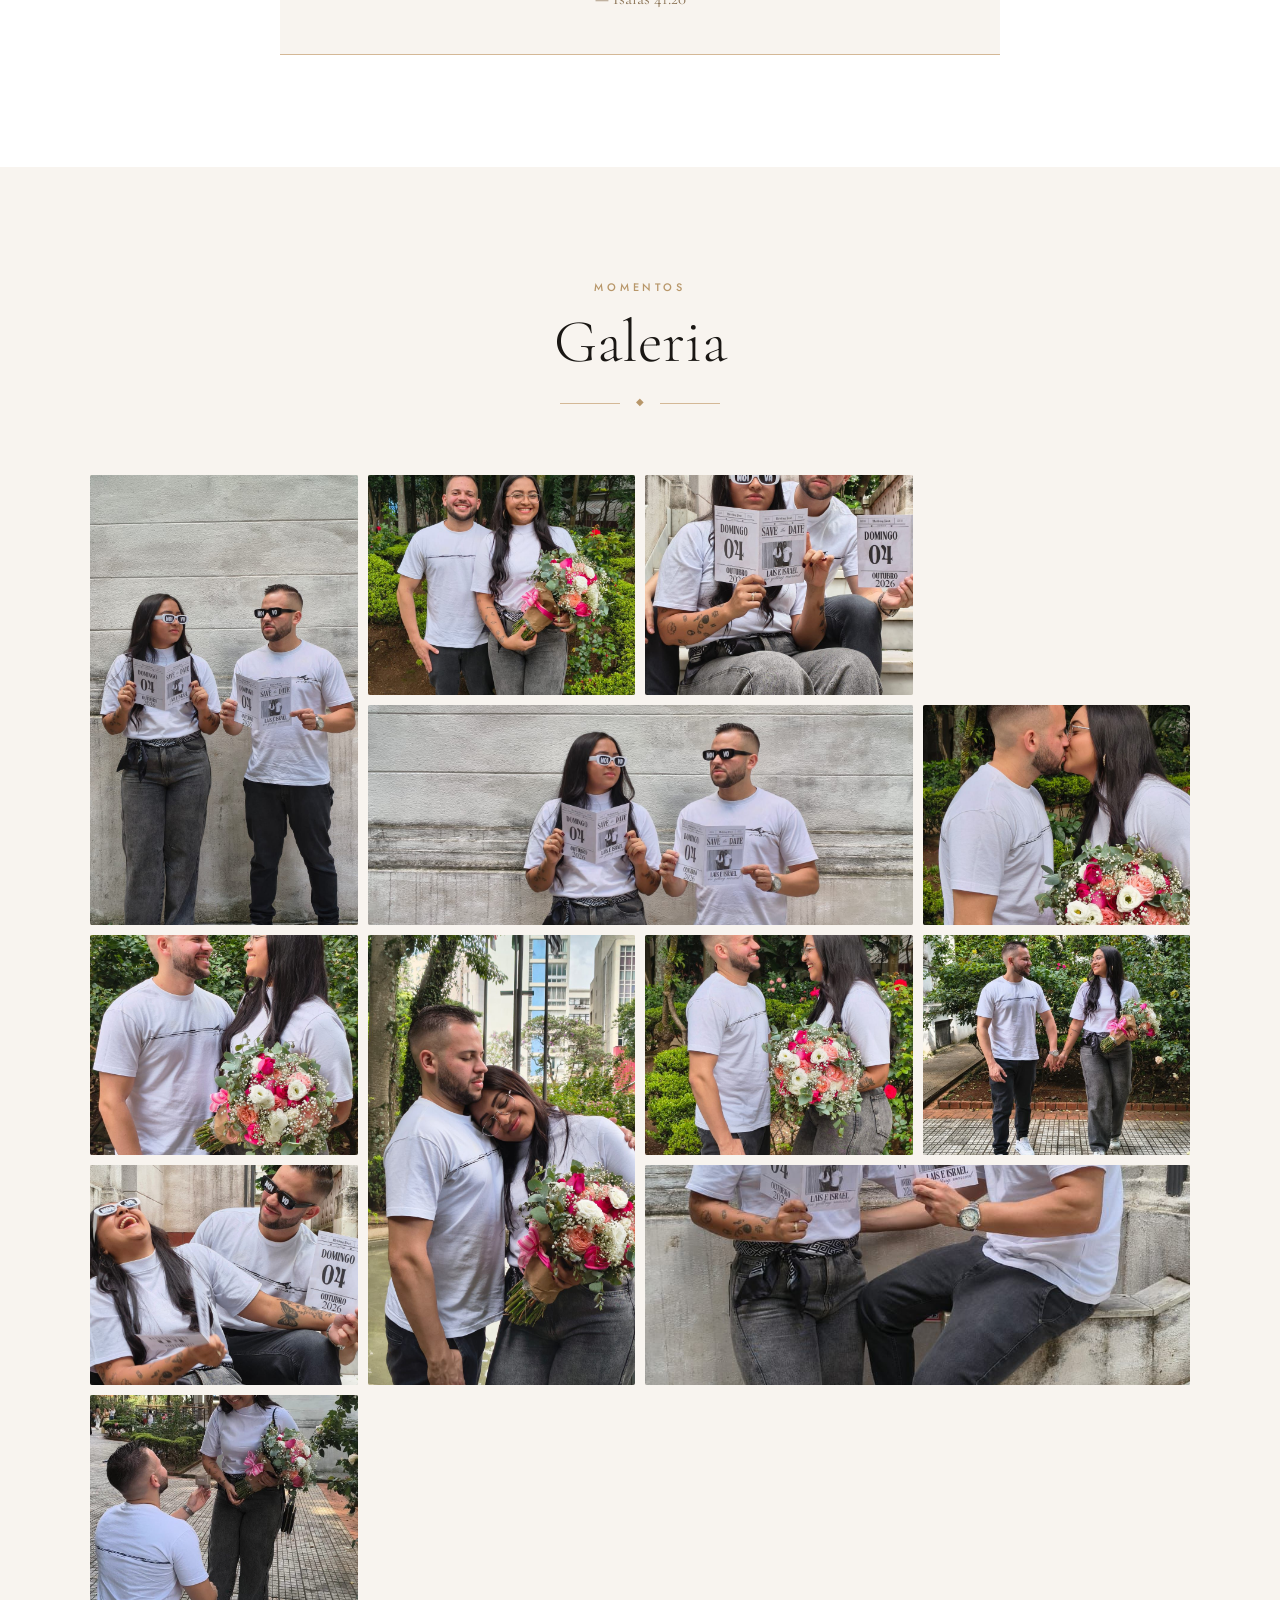
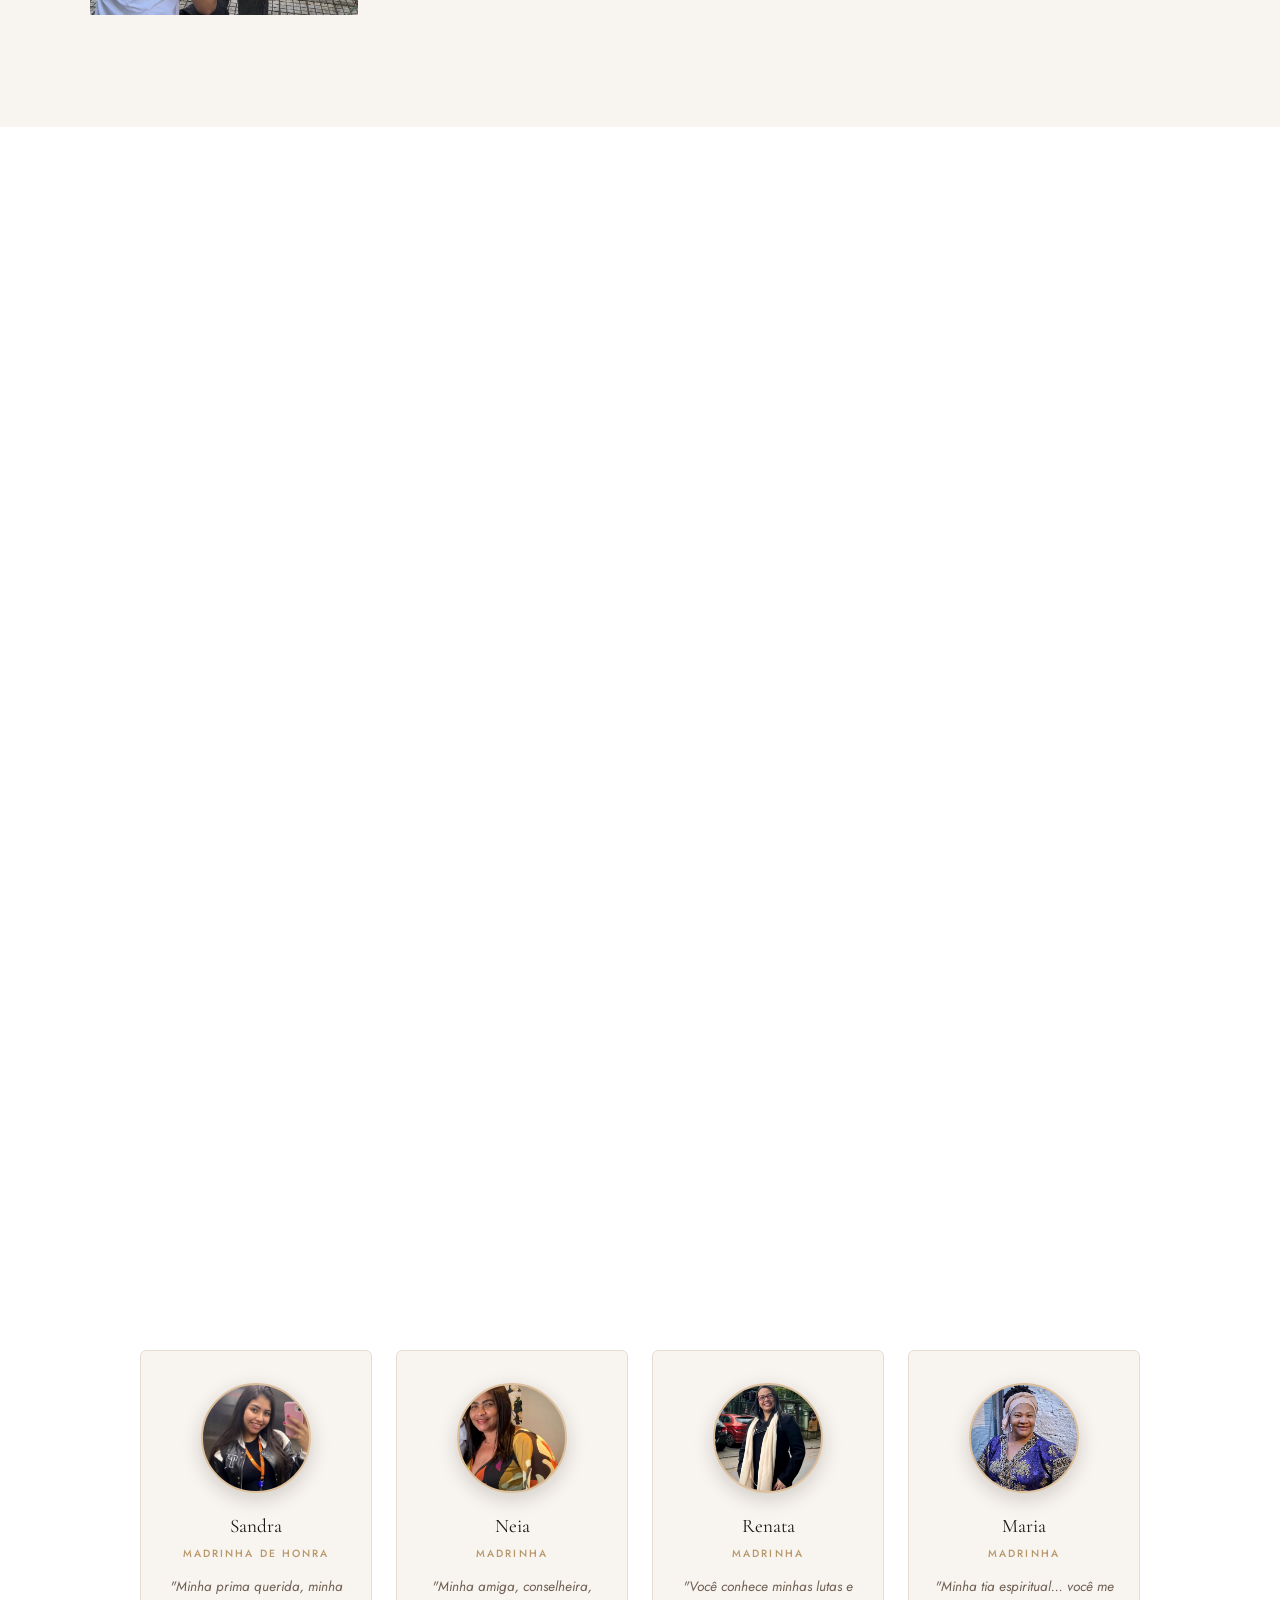
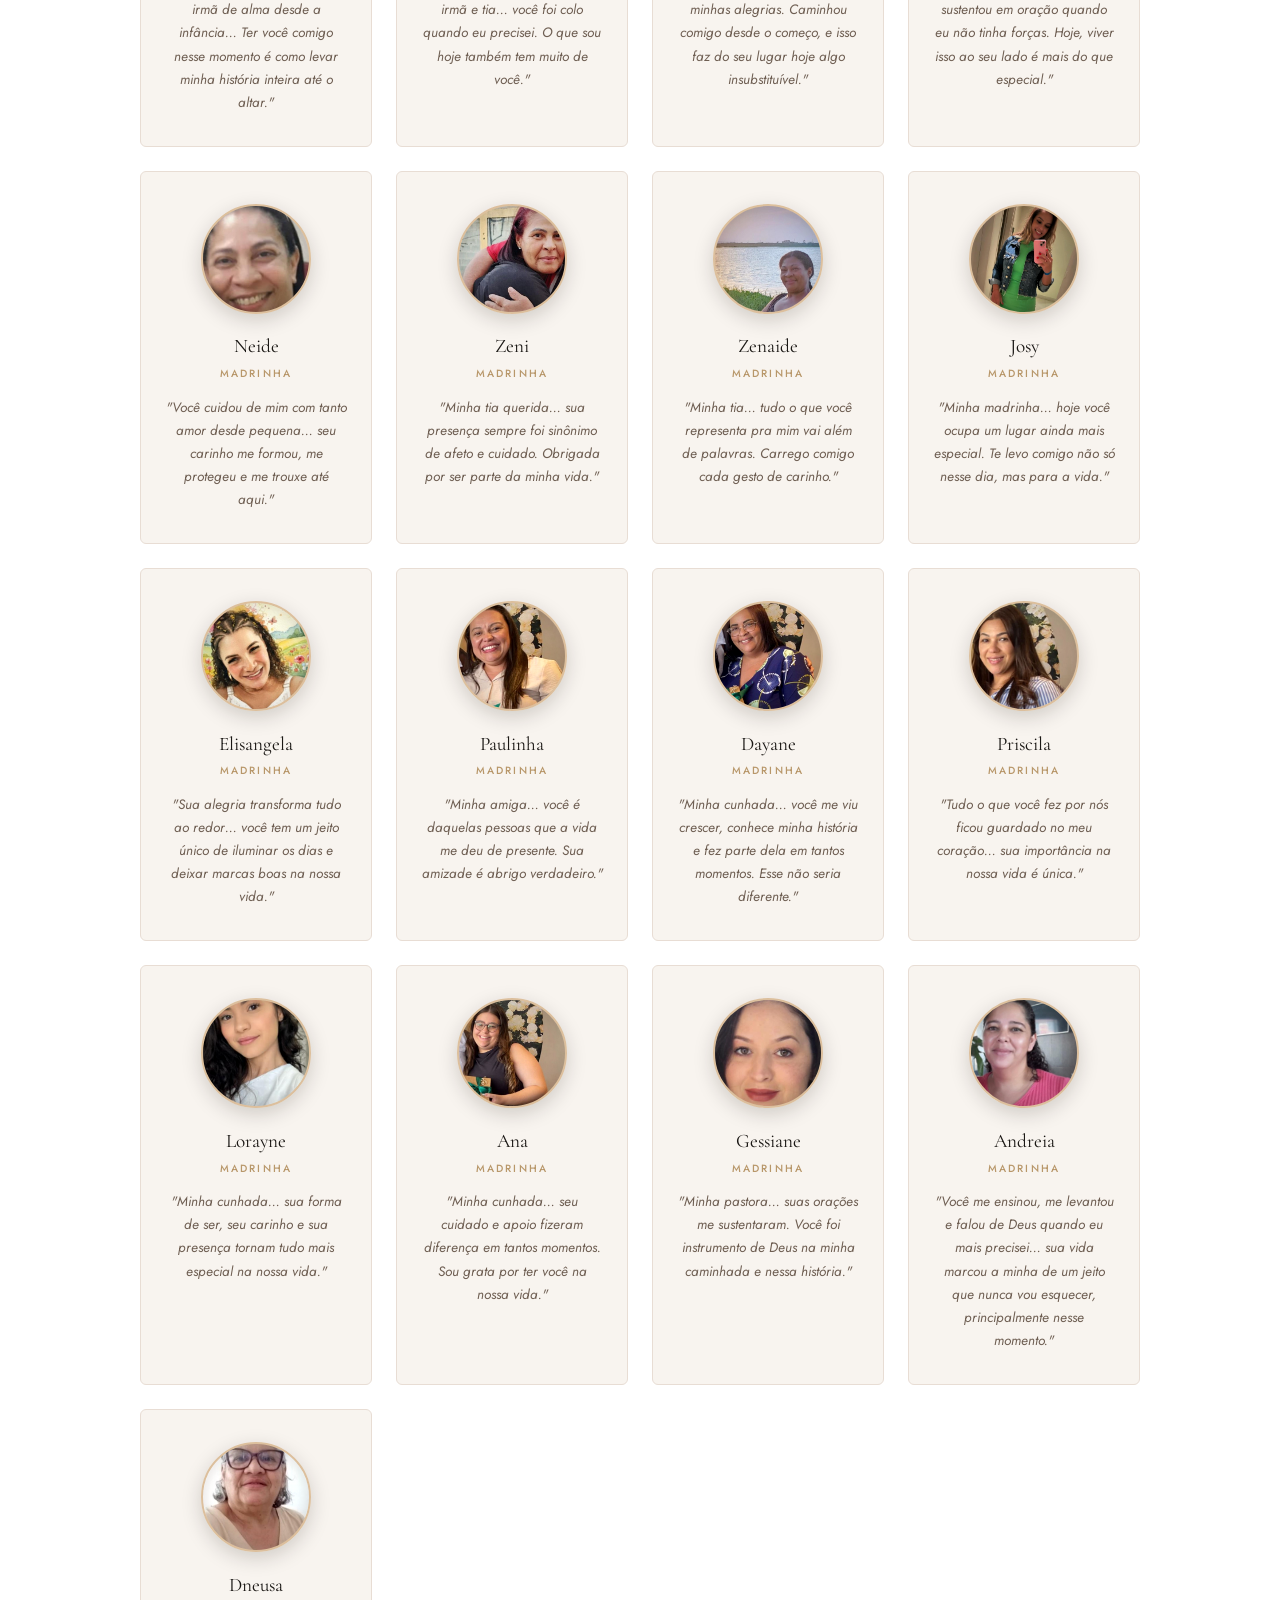
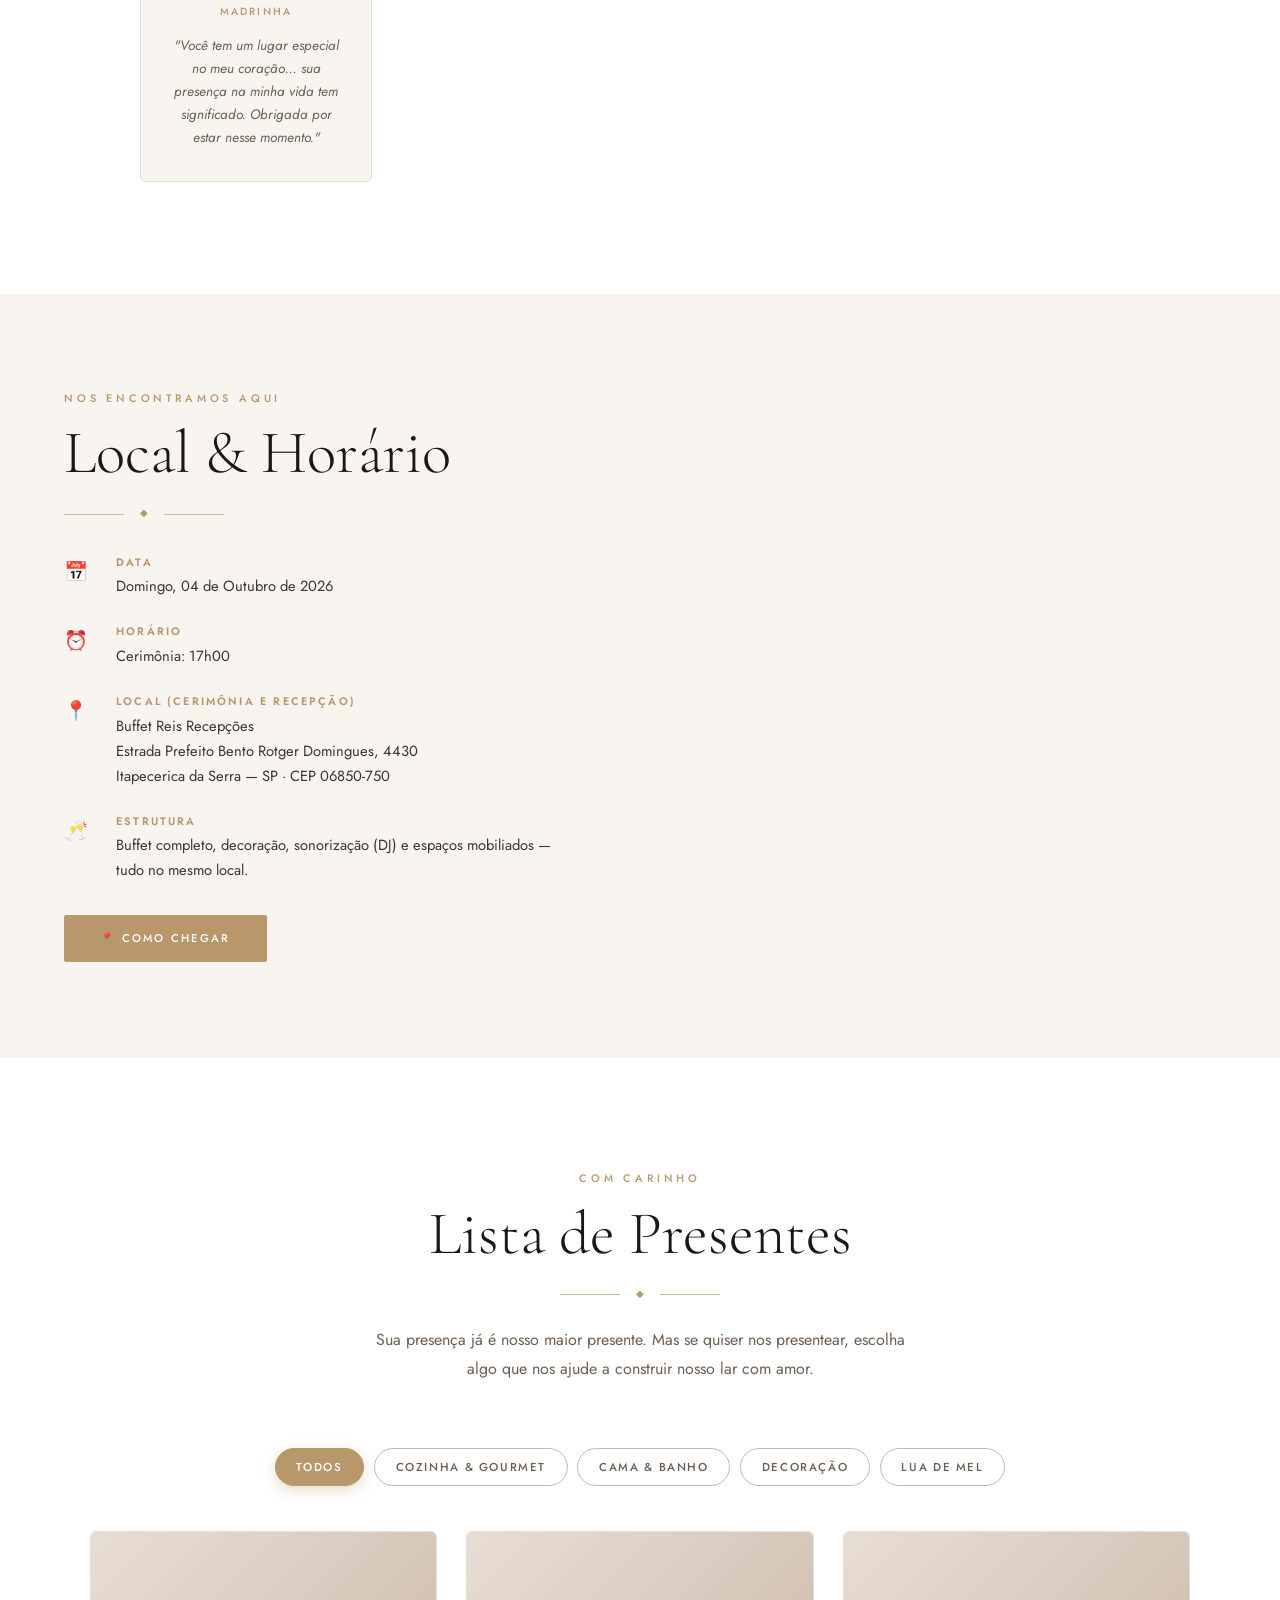
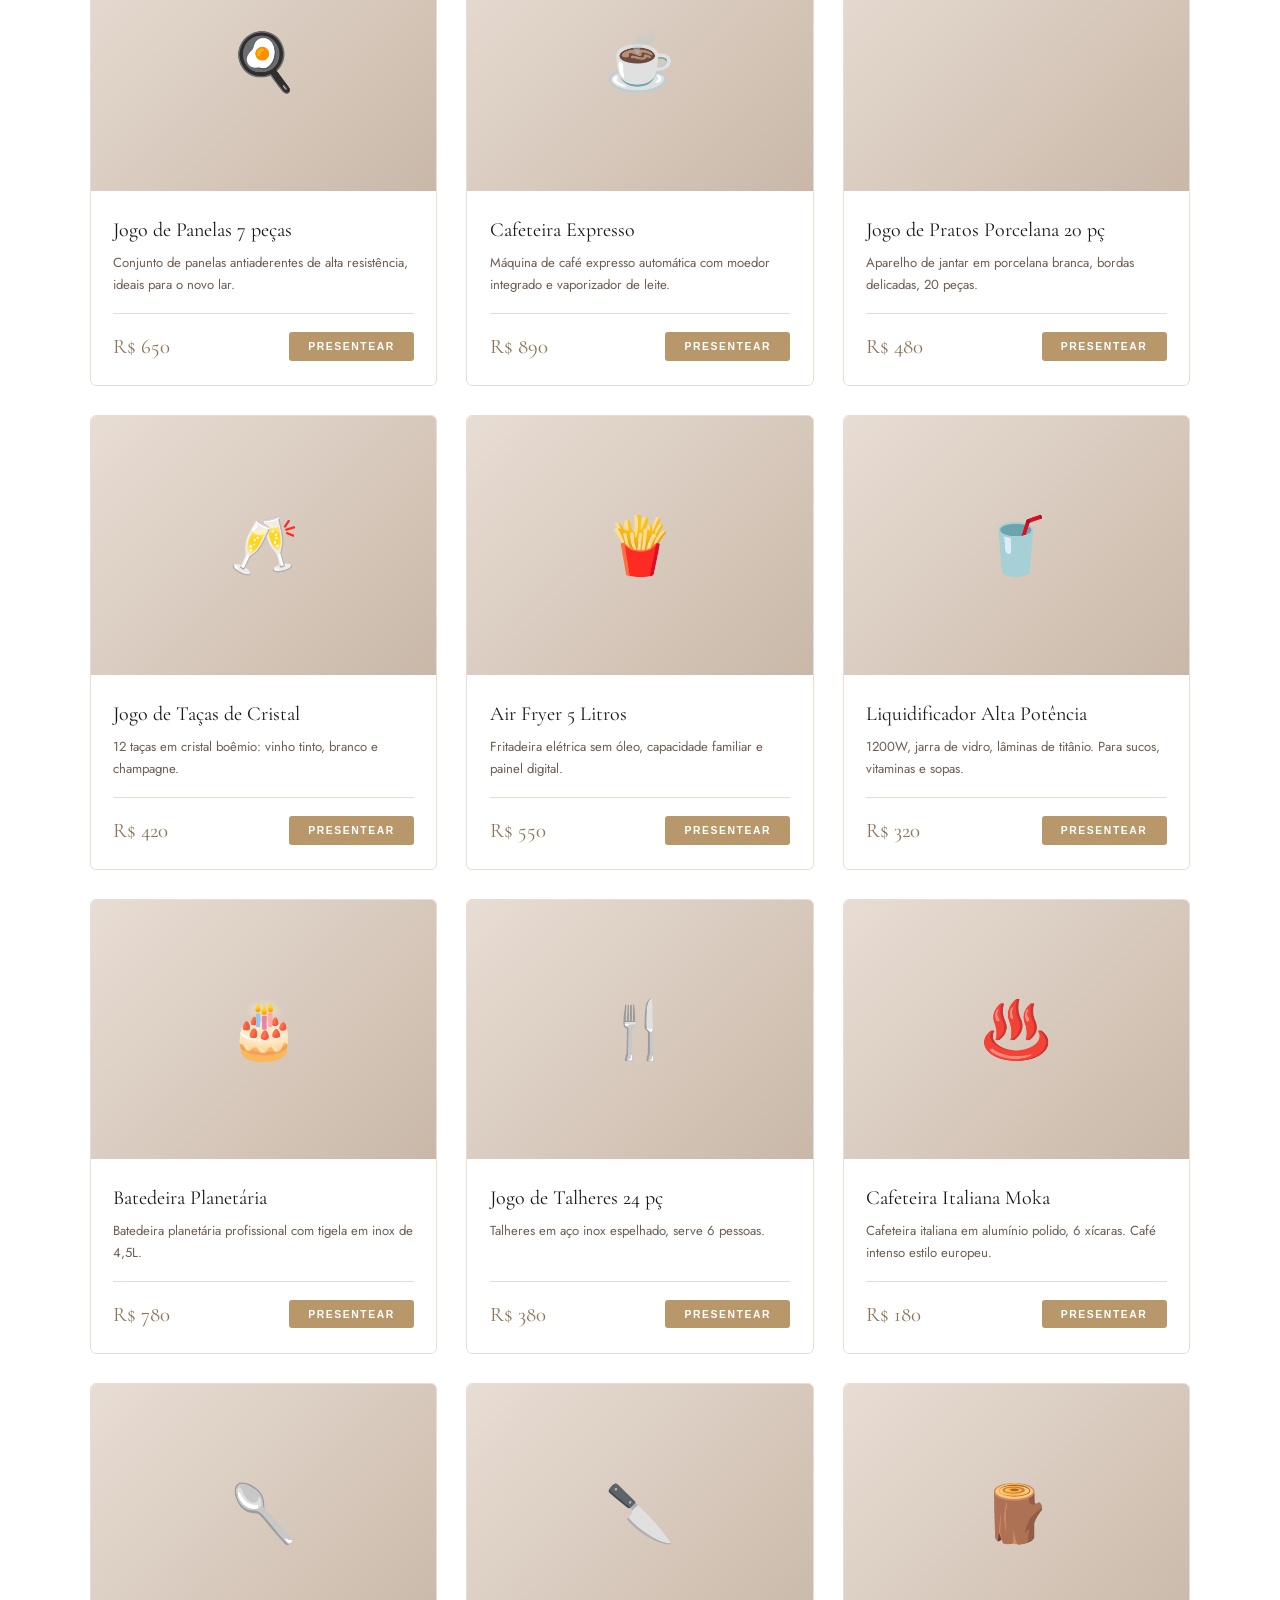
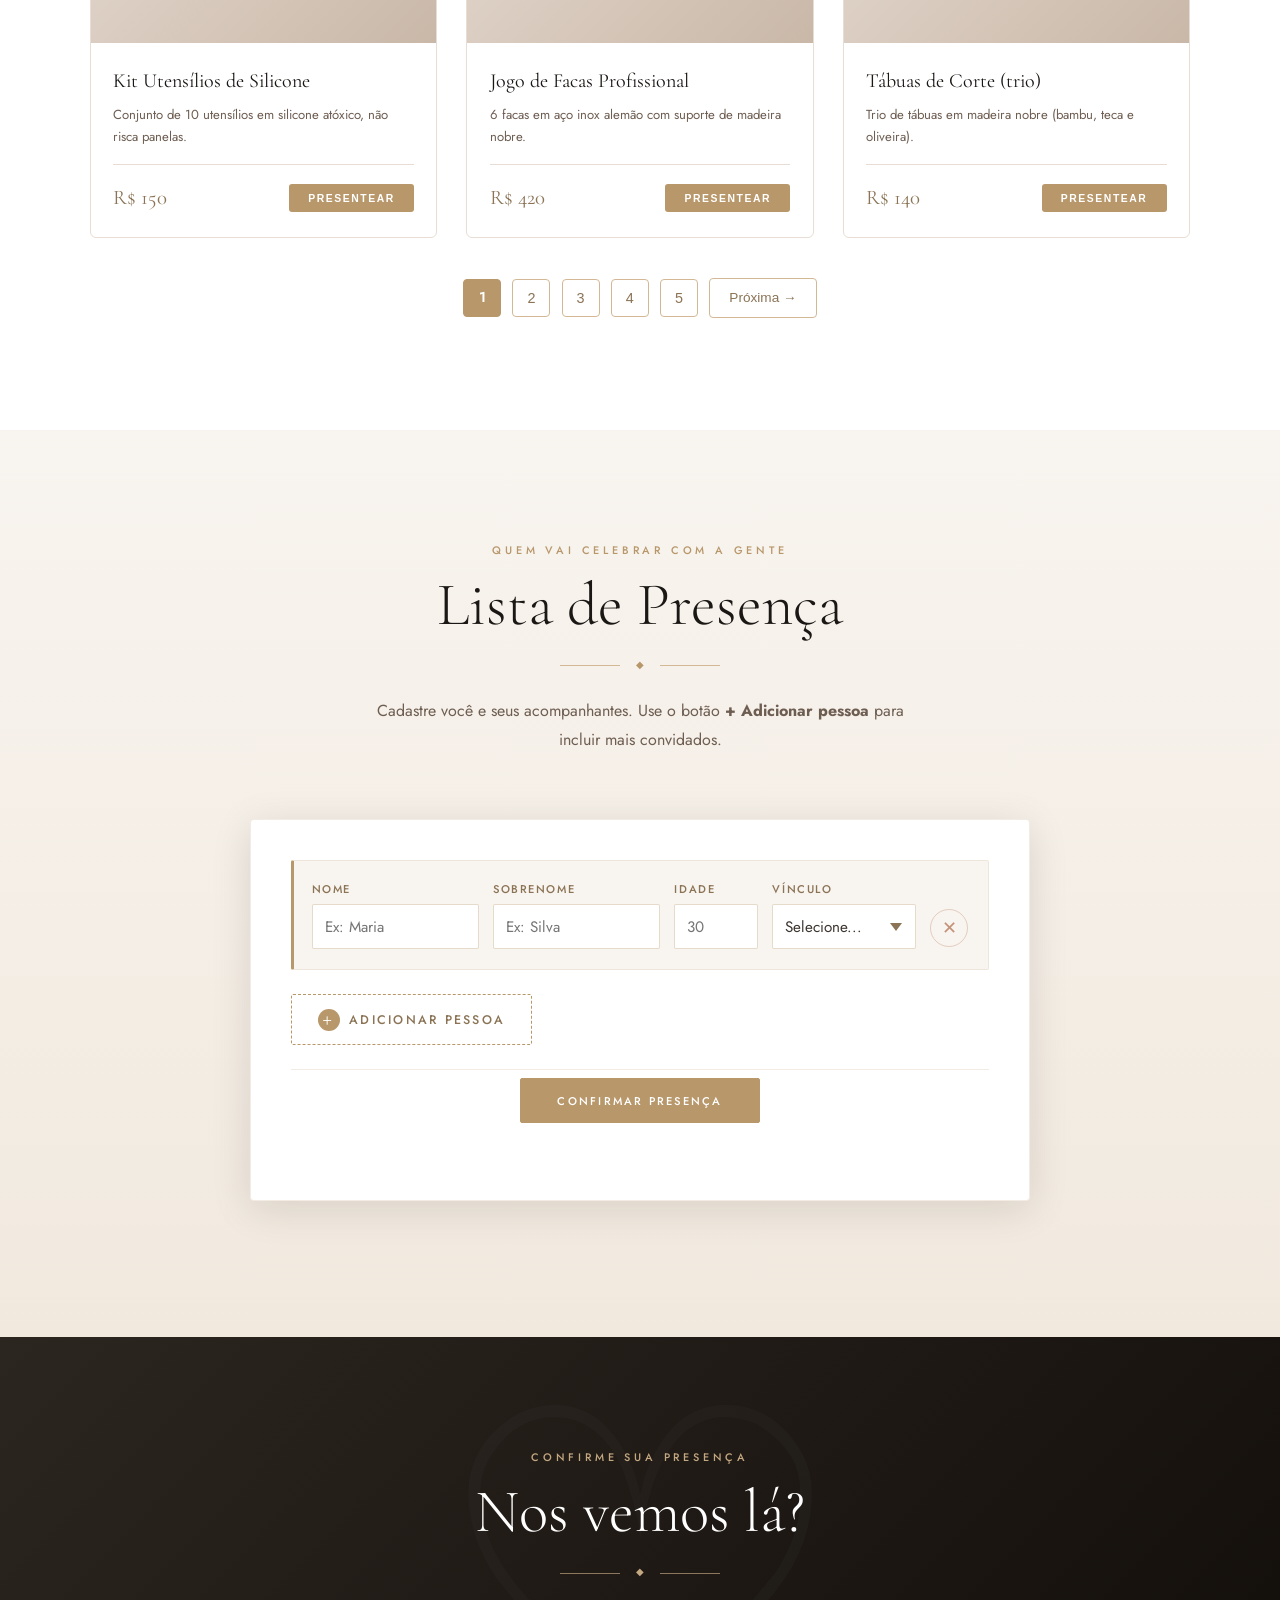
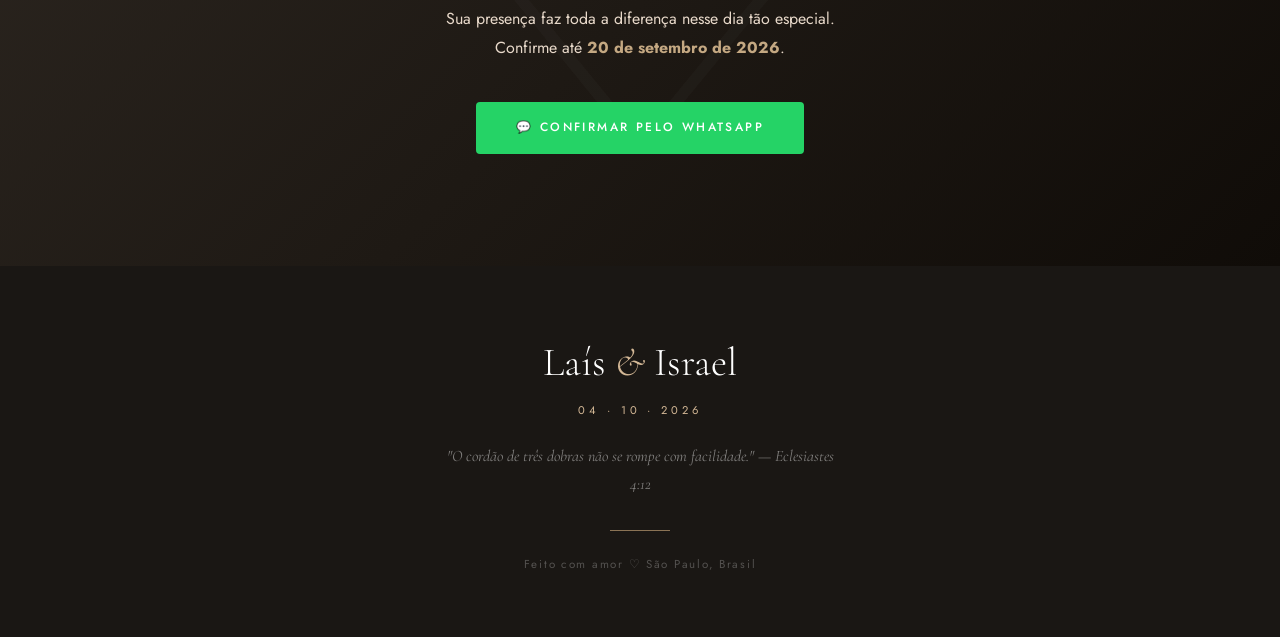
==== commit 267e06e6: "Atualiza secao das madrinhas e ajustes finais - Substitui as 4 madrinhas placeholder pelas 17 madrin" ====
--- a/index.html
+++ b/index.html
@@ -235,28 +235,106 @@
 
     <div class="padrinhos-grid reveal" id="madrinhas">
       <div class="padrinho-card">
-        <div class="padrinho-avatar" style="background: linear-gradient(135deg, #e8d5c4, #c9a99a)">A</div>
-        <h4>Ana Carolina</h4>
+        <div class="padrinho-avatar has-photo" style="background-image: url('assets/fotos_madrinhas/sandra.jpeg'); --photo-pos: center 22%;">S</div>
+        <h4>Sandra</h4>
         <span class="padrinho-role">Madrinha de Honra</span>
-        <p>"A amiga que esteve em cada risada, cada choro e cada conquista. Irmã de coração."</p>
-      </div>
-      <div class="padrinho-card">
-        <div class="padrinho-avatar" style="background: linear-gradient(135deg, #d4c9e8, #b5a0c9)">J</div>
-        <h4>Juliana Matos</h4>
-        <span class="padrinho-role">Madrinha</span>
-        <p>"Desde os tempos de escola até hoje — uma amizade que só cresce e se fortalece."</p>
-      </div>
-      <div class="padrinho-card">
-        <div class="padrinho-avatar" style="background: linear-gradient(135deg, #c4e8d5, #9ac9b0)">F</div>
-        <h4>Fernanda Lima</h4>
-        <span class="padrinho-role">Madrinha</span>
-        <p>"Parceira de vida, de aventuras e de boas conversas. Que honra estar ao seu lado."</p>
-      </div>
-      <div class="padrinho-card">
-        <div class="padrinho-avatar" style="background: linear-gradient(135deg, #e8e4c4, #c9c39a)">P</div>
-        <h4>Priscila Souza</h4>
-        <span class="padrinho-role">Madrinha</span>
-        <p>"Luz, leveza e muito amor. Tudo o que você representa para nós."</p>
+        <p>"Minha prima querida, minha irmã de alma desde a infância… Ter você comigo nesse momento é como levar minha história inteira até o altar."</p>
+      </div>
+      <div class="padrinho-card">
+        <div class="padrinho-avatar has-photo" style="background-image: url('assets/fotos_madrinhas/neia.jpeg'); --photo-pos: center 22%;">N</div>
+        <h4>Neia</h4>
+        <span class="padrinho-role">Madrinha</span>
+        <p>"Minha amiga, conselheira, irmã e tia… você foi colo quando eu precisei. O que sou hoje também tem muito de você."</p>
+      </div>
+      <div class="padrinho-card">
+        <div class="padrinho-avatar has-photo" style="background-image: url('assets/fotos_madrinhas/renata.jpeg'); --photo-pos: center 14%;">R</div>
+        <h4>Renata</h4>
+        <span class="padrinho-role">Madrinha</span>
+        <p>"Você conhece minhas lutas e minhas alegrias. Caminhou comigo desde o começo, e isso faz do seu lugar hoje algo insubstituível."</p>
+      </div>
+      <div class="padrinho-card">
+        <div class="padrinho-avatar has-photo" style="background-image: url('assets/fotos_madrinhas/maria.jpeg'); --photo-pos: center 25%;">M</div>
+        <h4>Maria</h4>
+        <span class="padrinho-role">Madrinha</span>
+        <p>"Minha tia espiritual… você me sustentou em oração quando eu não tinha forças. Hoje, viver isso ao seu lado é mais do que especial."</p>
+      </div>
+      <div class="padrinho-card">
+        <div class="padrinho-avatar has-photo" style="background-image: url('assets/fotos_madrinhas/neida.jpeg'); --photo-pos: center 35%;">N</div>
+        <h4>Neide</h4>
+        <span class="padrinho-role">Madrinha</span>
+        <p>"Você cuidou de mim com tanto amor desde pequena… seu carinho me formou, me protegeu e me trouxe até aqui."</p>
+      </div>
+      <div class="padrinho-card">
+        <div class="padrinho-avatar has-photo" style="background-image: url('assets/fotos_madrinhas/zeni.jpeg'); --photo-pos: 70% 30%;">Z</div>
+        <h4>Zeni</h4>
+        <span class="padrinho-role">Madrinha</span>
+        <p>"Minha tia querida… sua presença sempre foi sinônimo de afeto e cuidado. Obrigada por ser parte da minha vida."</p>
+      </div>
+      <div class="padrinho-card">
+        <div class="padrinho-avatar has-photo" style="background-image: url('assets/fotos_madrinhas/zenaide.jpeg'); --photo-pos: 70% 55%;">Z</div>
+        <h4>Zenaide</h4>
+        <span class="padrinho-role">Madrinha</span>
+        <p>"Minha tia… tudo o que você representa pra mim vai além de palavras. Carrego comigo cada gesto de carinho."</p>
+      </div>
+      <div class="padrinho-card">
+        <div class="padrinho-avatar has-photo" style="background-image: url('assets/fotos_madrinhas/josy.jpeg'); --photo-pos: 70% 18%;">J</div>
+        <h4>Josy</h4>
+        <span class="padrinho-role">Madrinha</span>
+        <p>"Minha madrinha… hoje você ocupa um lugar ainda mais especial. Te levo comigo não só nesse dia, mas para a vida."</p>
+      </div>
+      <div class="padrinho-card">
+        <div class="padrinho-avatar has-photo" style="background-image: url('assets/fotos_madrinhas/elisangela.jpeg'); --photo-pos: center 38%;">E</div>
+        <h4>Elisangela</h4>
+        <span class="padrinho-role">Madrinha</span>
+        <p>"Sua alegria transforma tudo ao redor… você tem um jeito único de iluminar os dias e deixar marcas boas na nossa vida."</p>
+      </div>
+      <div class="padrinho-card">
+        <div class="padrinho-avatar has-photo" style="background-image: url('assets/fotos_madrinhas/paula.jpeg'); --photo-pos: center 30%;">P</div>
+        <h4>Paulinha</h4>
+        <span class="padrinho-role">Madrinha</span>
+        <p>"Minha amiga… você é daquelas pessoas que a vida me deu de presente. Sua amizade é abrigo verdadeiro."</p>
+      </div>
+      <div class="padrinho-card">
+        <div class="padrinho-avatar has-photo" style="background-image: url('assets/fotos_madrinhas/dayane.jpeg'); --photo-pos: center 12%;">D</div>
+        <h4>Dayane</h4>
+        <span class="padrinho-role">Madrinha</span>
+        <p>"Minha cunhada… você me viu crescer, conhece minha história e fez parte dela em tantos momentos. Esse não seria diferente."</p>
+      </div>
+      <div class="padrinho-card">
+        <div class="padrinho-avatar has-photo" style="background-image: url('assets/fotos_madrinhas/priscilacaldeira.jpeg'); --photo-pos: 30% 22%;">P</div>
+        <h4>Priscila</h4>
+        <span class="padrinho-role">Madrinha</span>
+        <p>"Tudo o que você fez por nós ficou guardado no meu coração… sua importância na nossa vida é única."</p>
+      </div>
+      <div class="padrinho-card">
+        <div class="padrinho-avatar has-photo" style="background-image: url('assets/fotos_madrinhas/lorayne.jpeg'); --photo-pos: center 25%;">L</div>
+        <h4>Lorayne</h4>
+        <span class="padrinho-role">Madrinha</span>
+        <p>"Minha cunhada… sua forma de ser, seu carinho e sua presença tornam tudo mais especial na nossa vida."</p>
+      </div>
+      <div class="padrinho-card">
+        <div class="padrinho-avatar has-photo" style="background-image: url('assets/fotos_madrinhas/ana.jpeg'); --photo-pos: center 18%;">A</div>
+        <h4>Ana</h4>
+        <span class="padrinho-role">Madrinha</span>
+        <p>"Minha cunhada… seu cuidado e apoio fizeram diferença em tantos momentos. Sou grata por ter você na nossa vida."</p>
+      </div>
+      <div class="padrinho-card">
+        <div class="padrinho-avatar has-photo" style="background-image: url('assets/fotos_madrinhas/gessiane.jpeg'); --photo-pos: center 45%;">G</div>
+        <h4>Gessiane</h4>
+        <span class="padrinho-role">Madrinha</span>
+        <p>"Minha pastora… suas orações me sustentaram. Você foi instrumento de Deus na minha caminhada e nessa história."</p>
+      </div>
+      <div class="padrinho-card">
+        <div class="padrinho-avatar has-photo" style="background-image: url('assets/fotos_madrinhas/andreia.jpeg'); --photo-pos: center 25%;">A</div>
+        <h4>Andreia</h4>
+        <span class="padrinho-role">Madrinha</span>
+        <p>"Você me ensinou, me levantou e falou de Deus quando eu mais precisei… sua vida marcou a minha de um jeito que nunca vou esquecer, principalmente nesse momento."</p>
+      </div>
+      <div class="padrinho-card">
+        <div class="padrinho-avatar has-photo" style="background-image: url('assets/fotos_madrinhas/Dneusa.jpeg'); --photo-pos: center 30%;">D</div>
+        <h4>Dneusa</h4>
+        <span class="padrinho-role">Madrinha</span>
+        <p>"Você tem um lugar especial no meu coração… sua presença na minha vida tem significado. Obrigada por estar nesse momento."</p>
       </div>
     </div>
 
@@ -319,7 +397,7 @@
         <div class="padrinho-avatar has-photo" style="background-image: url('assets/fotos_padrinhos/ricado.jpeg'); --photo-pos: center 30%;">R</div>
         <h4>Ricardo</h4>
         <span class="padrinho-role">Padrinho</span>
-        <p>"Cunhado é um presente da vida."</p>
+        <p>"Cunhado é um presente da vida, Deus abençoe e muito obrigado por participar desse momento especial."</p>
       </div>
       <div class="padrinho-card">
         <div class="padrinho-avatar has-photo" style="background-image: url('assets/fotos_padrinhos/pastorvaldir.jpeg'); --photo-pos: center 20%;">V</div>
@@ -334,7 +412,7 @@
         <p>"Mais que um líder espiritual, o senhor é um instrumento de Deus, alguém que tem nos guiado com sabedoria, amor e dedicação."</p>
       </div>
       <div class="padrinho-card">
-        <div class="padrinho-avatar" style="background: linear-gradient(135deg, #e4e8c4, #c5c99a)">L</div>
+        <div class="padrinho-avatar has-photo" style="background-image: url('assets/fotos_padrinhos/luizfernando.jpeg'); --photo-pos: 35% 32%;">L</div>
         <h4>Luiz Fernando</h4>
         <span class="padrinho-role">Padrinho</span>
         <p>"Que Deus continue abençoando a sua vida e que possamos viver momentos especiais em família."</p>
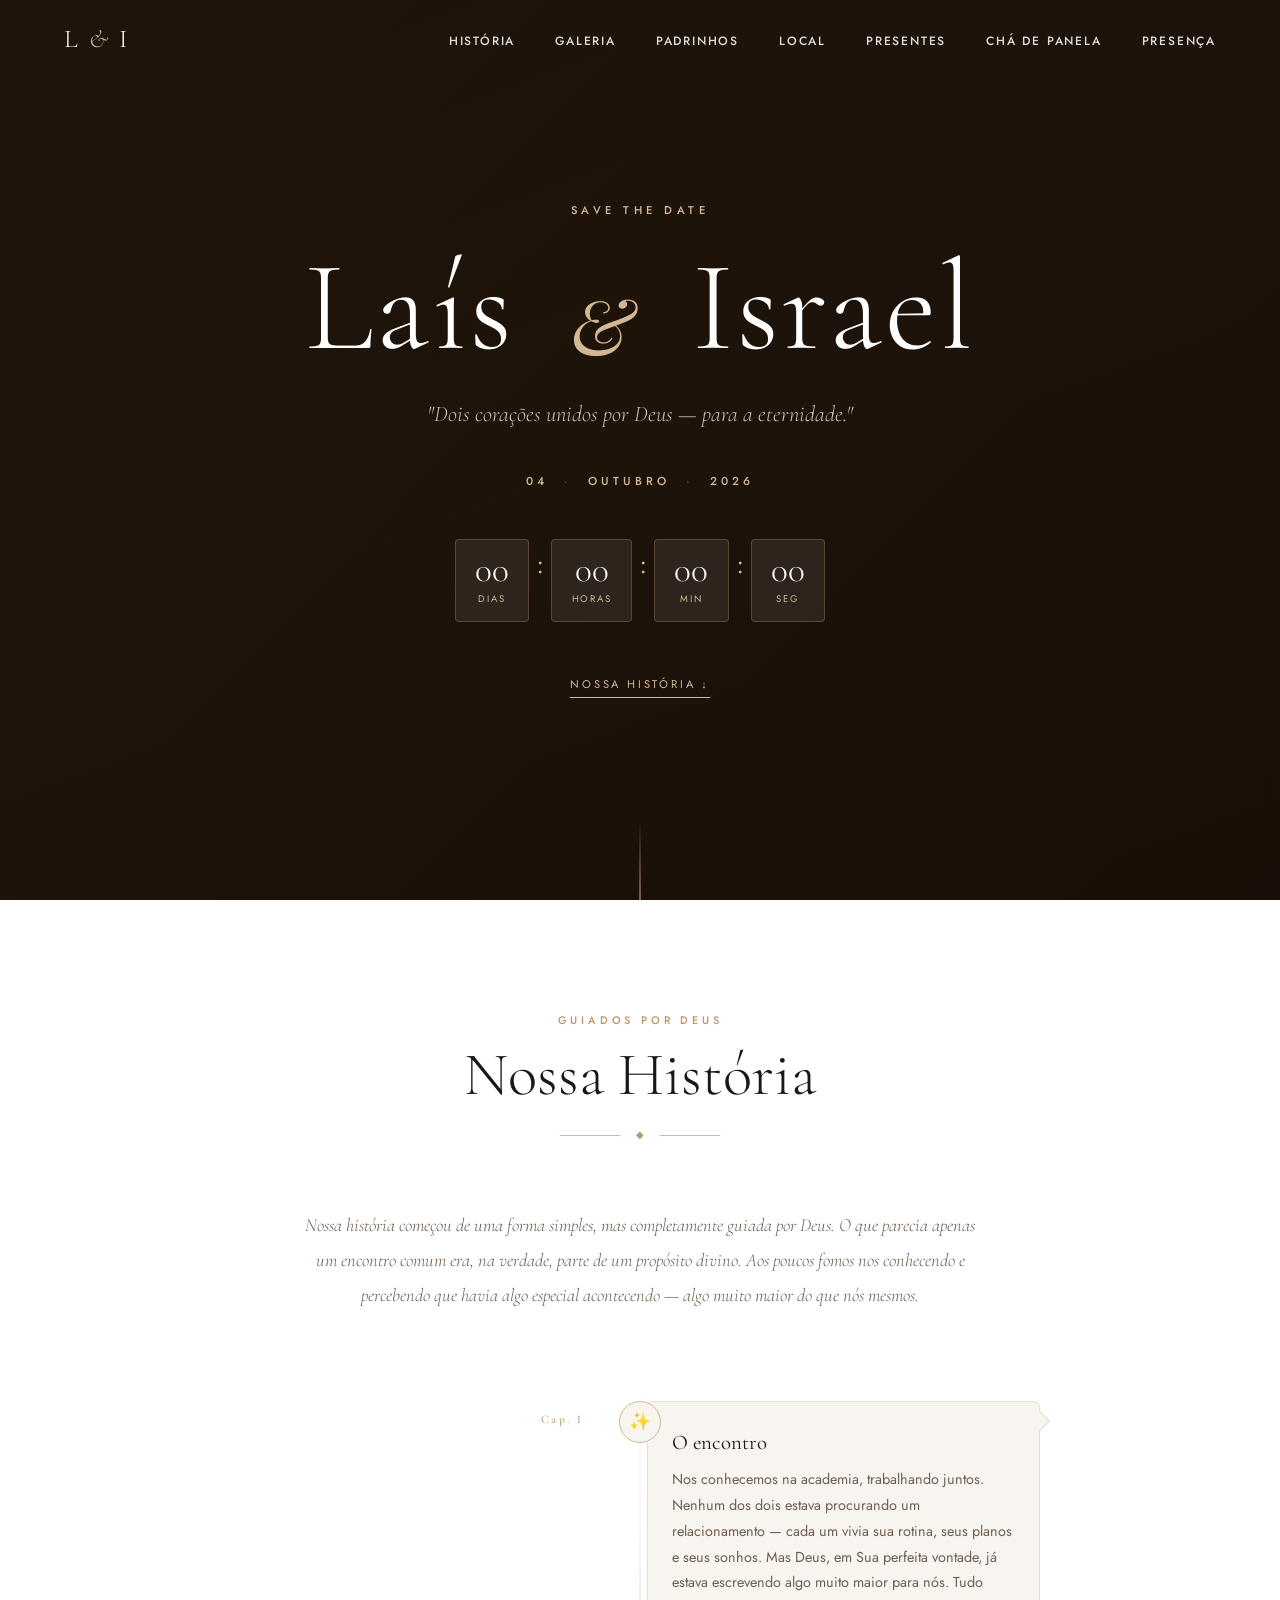
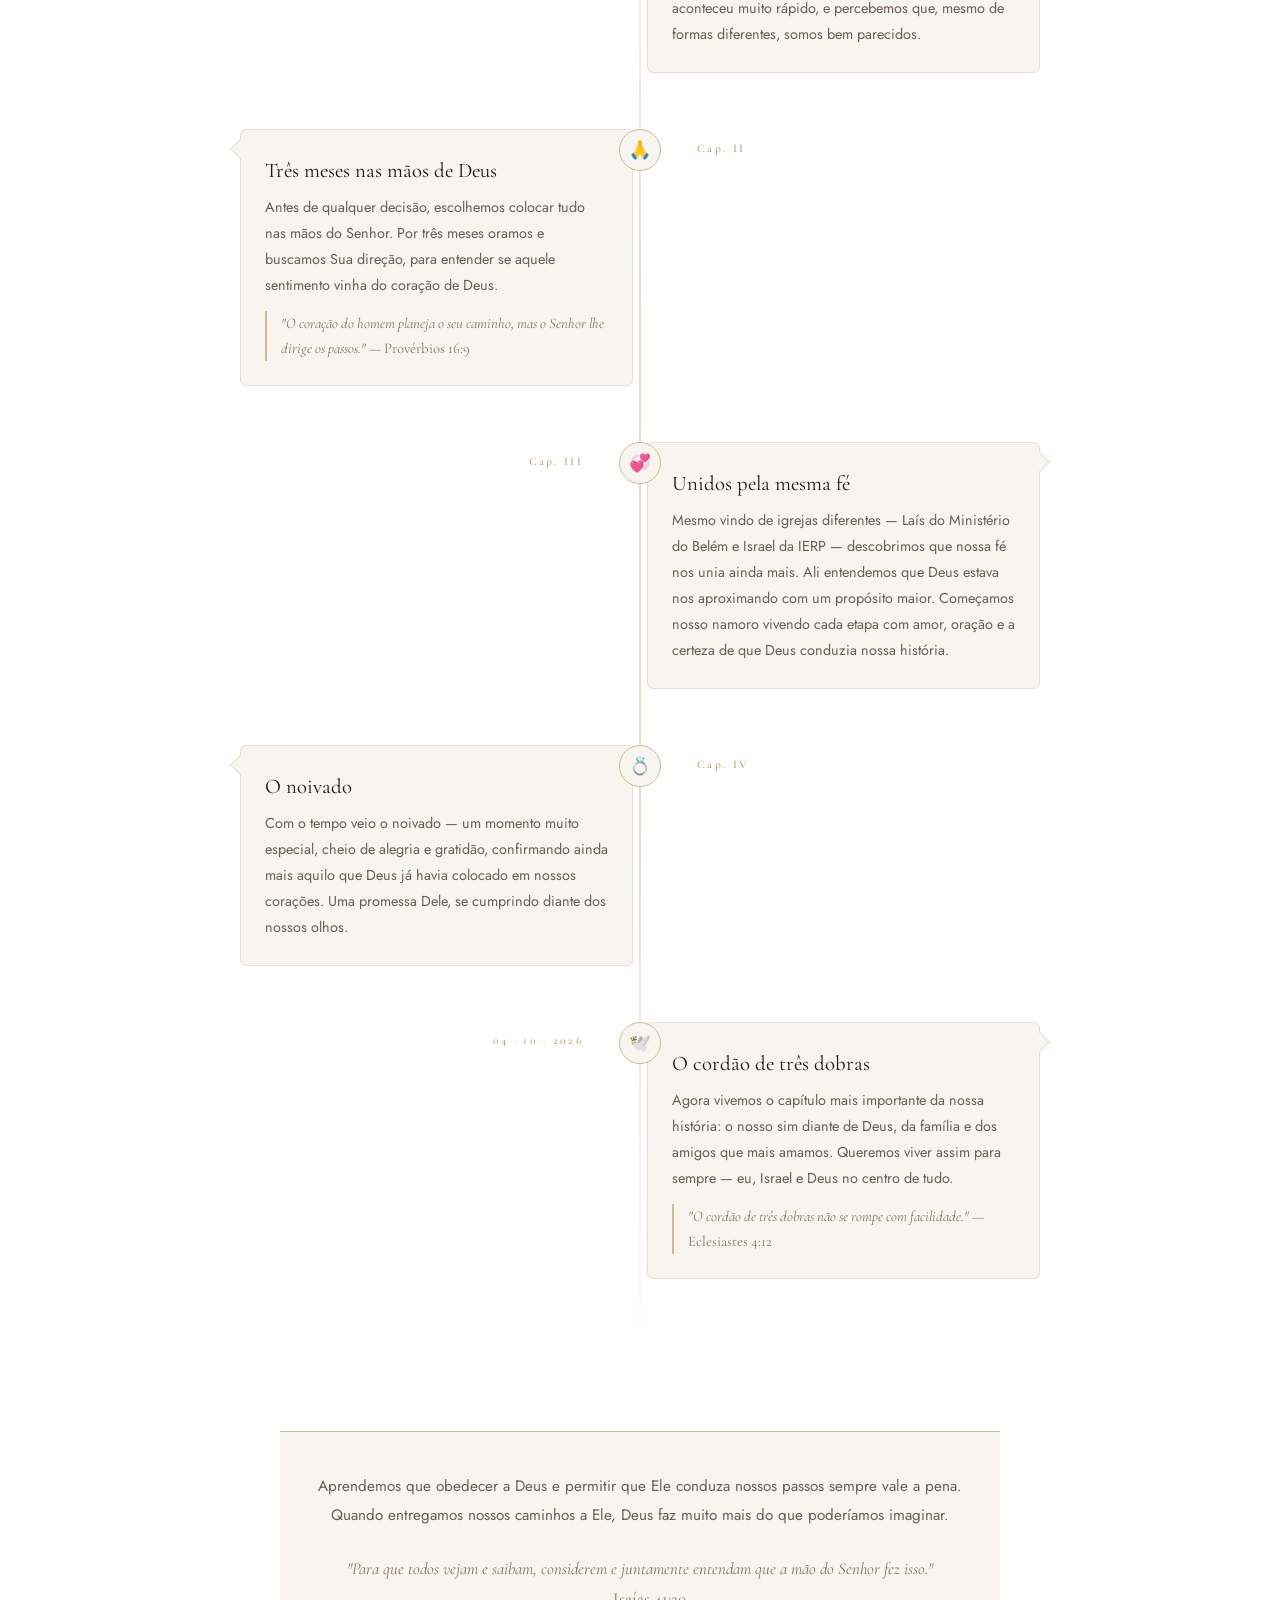
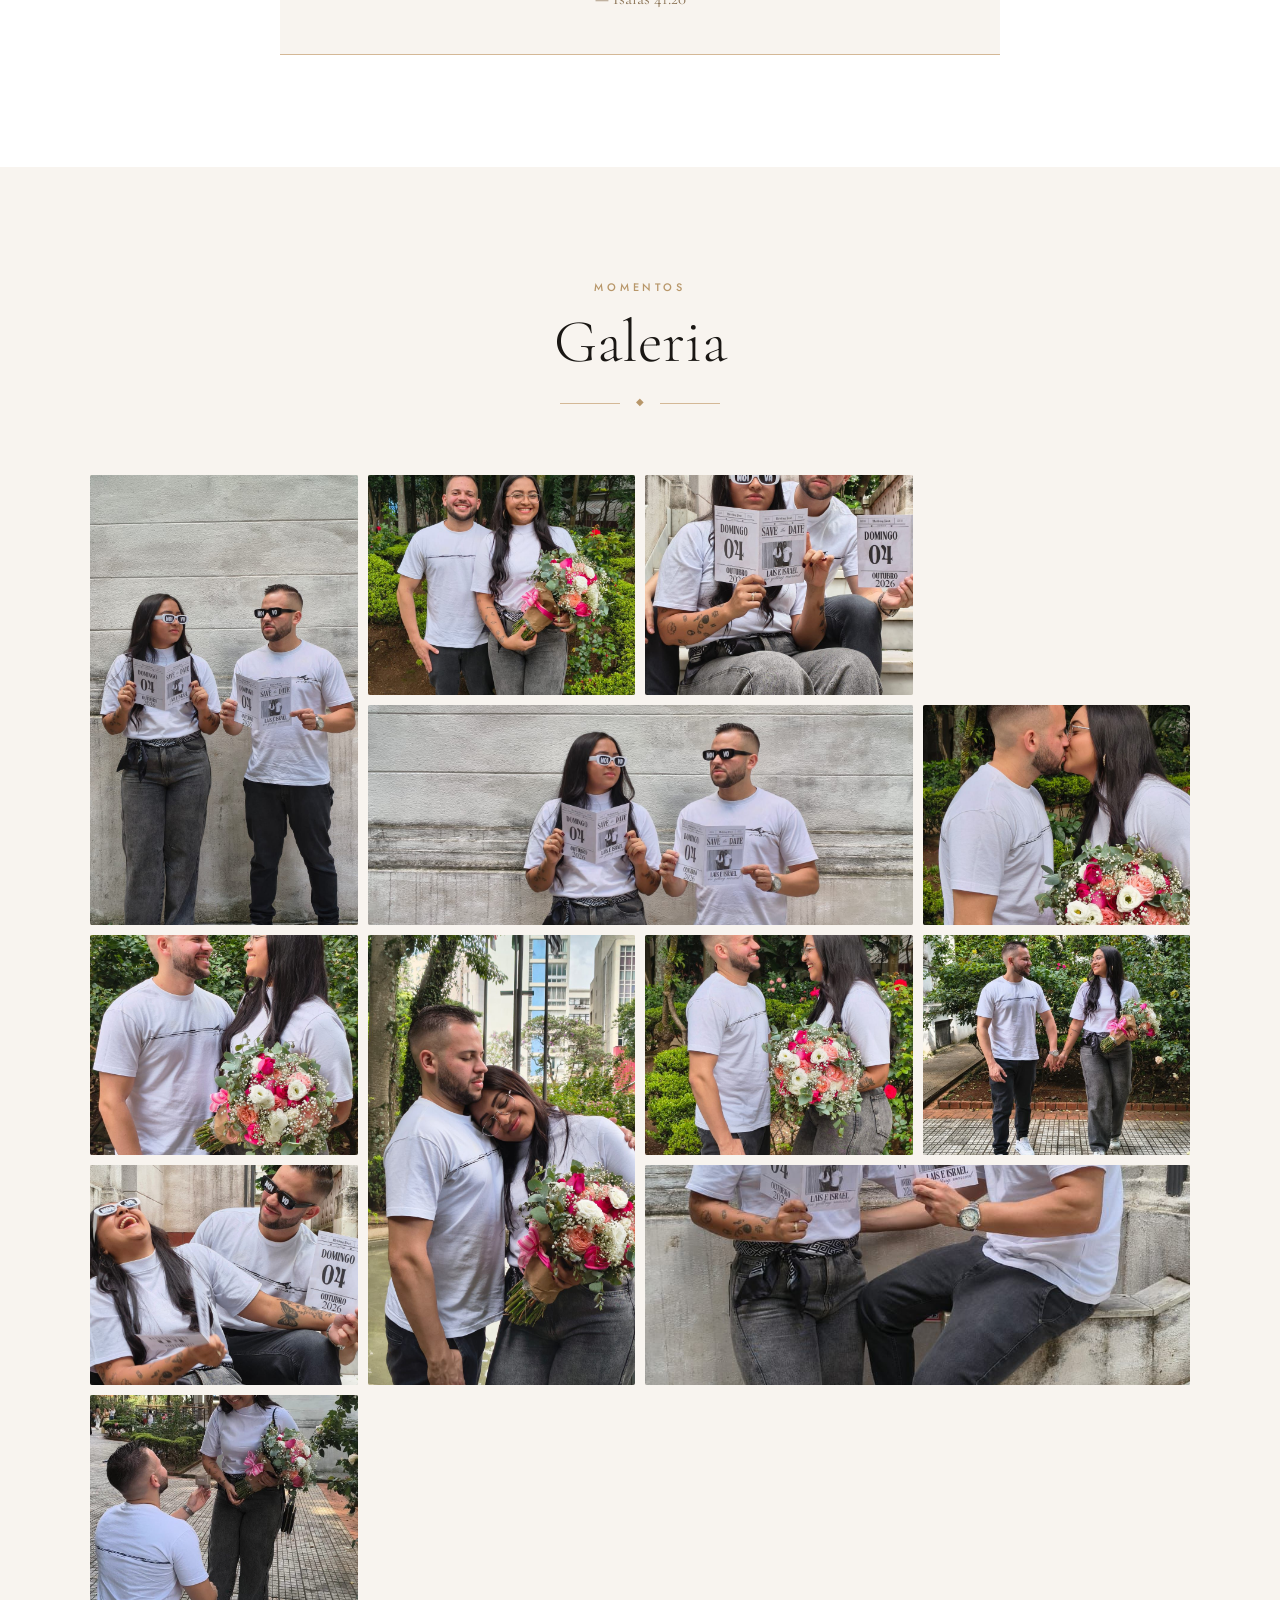
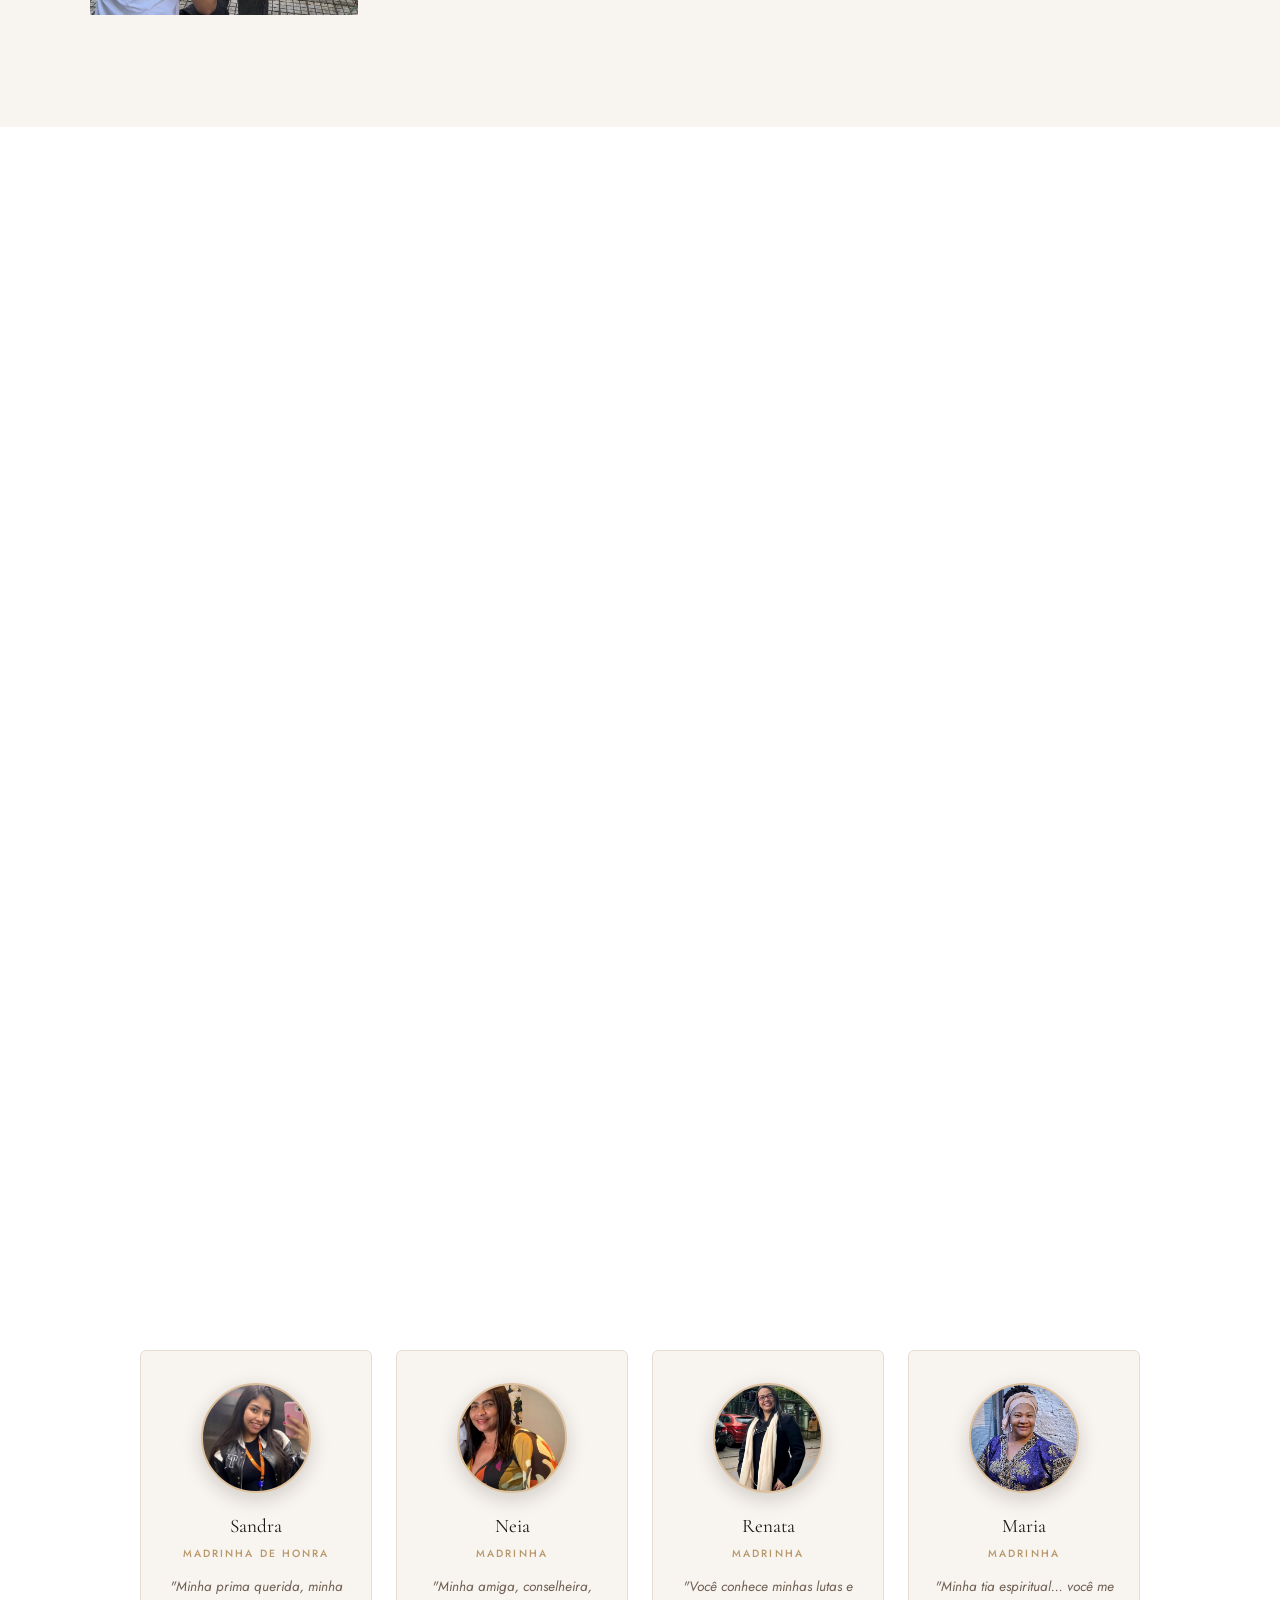
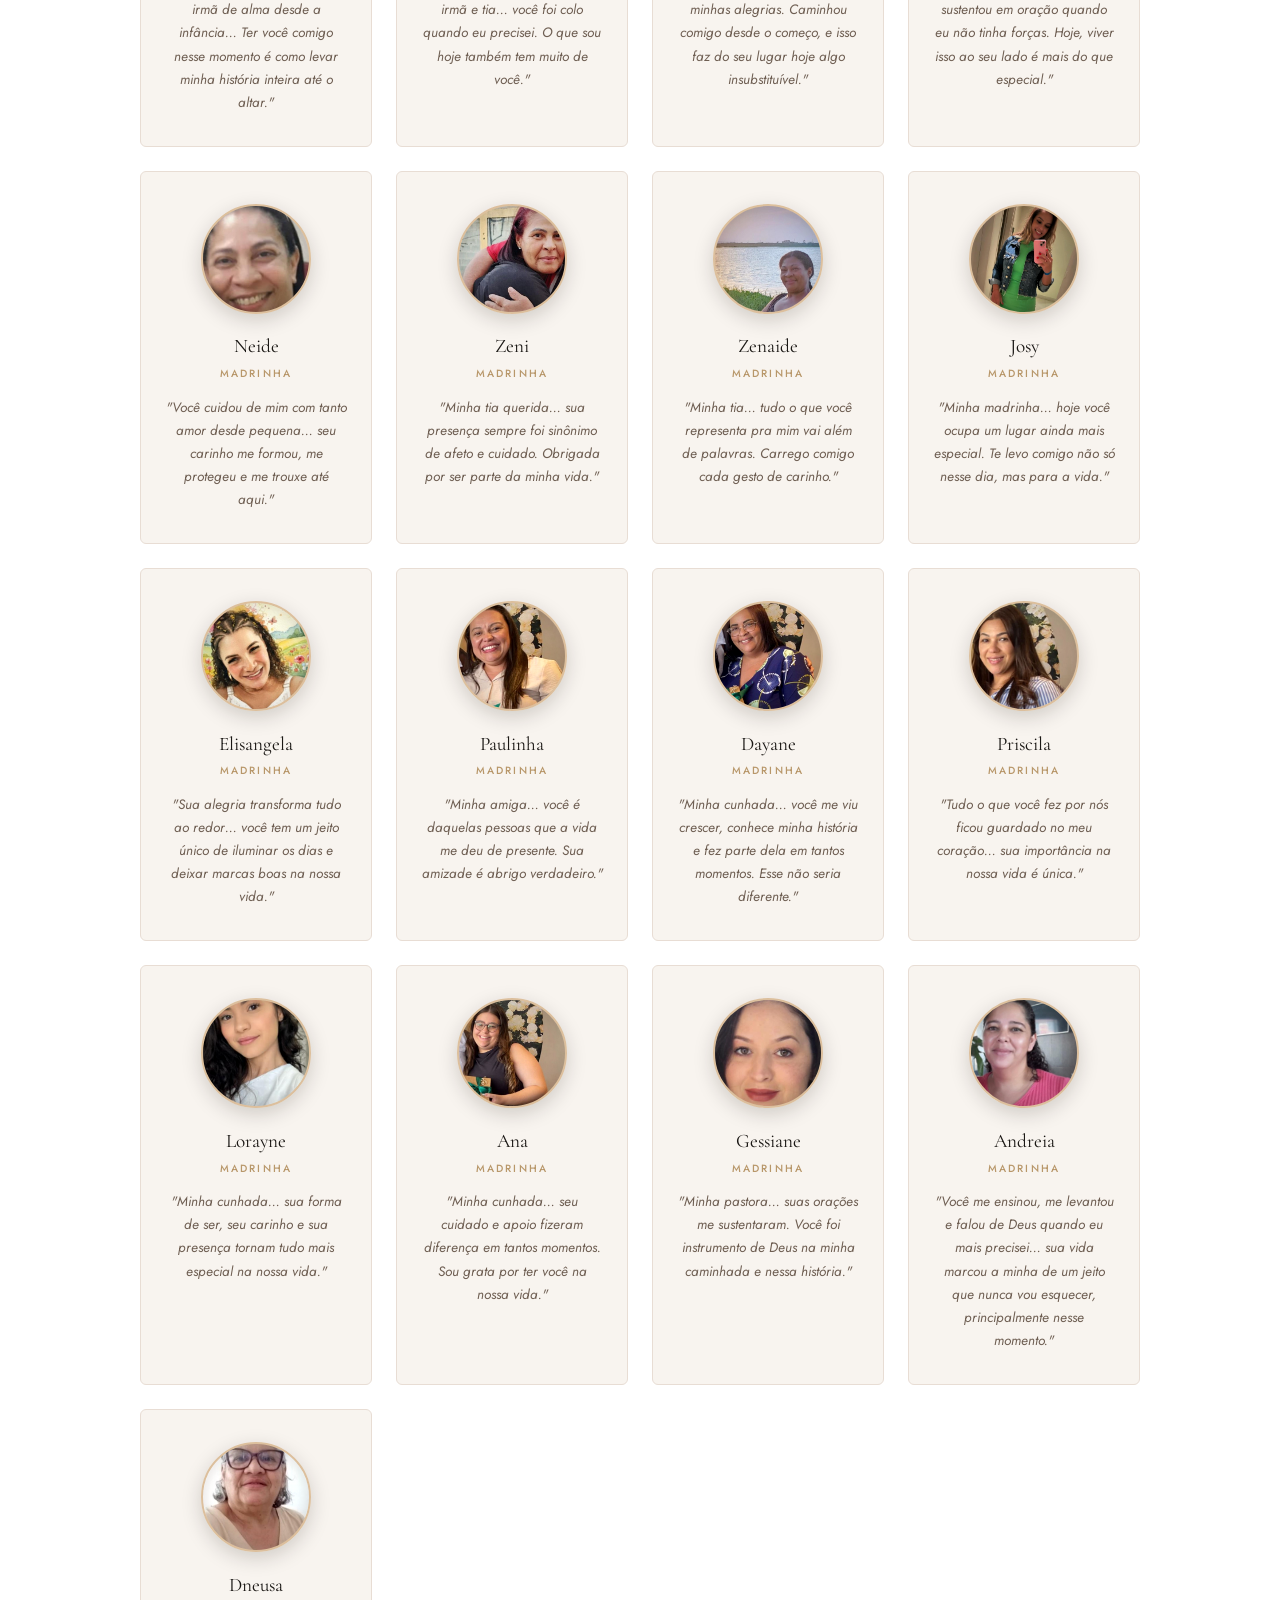
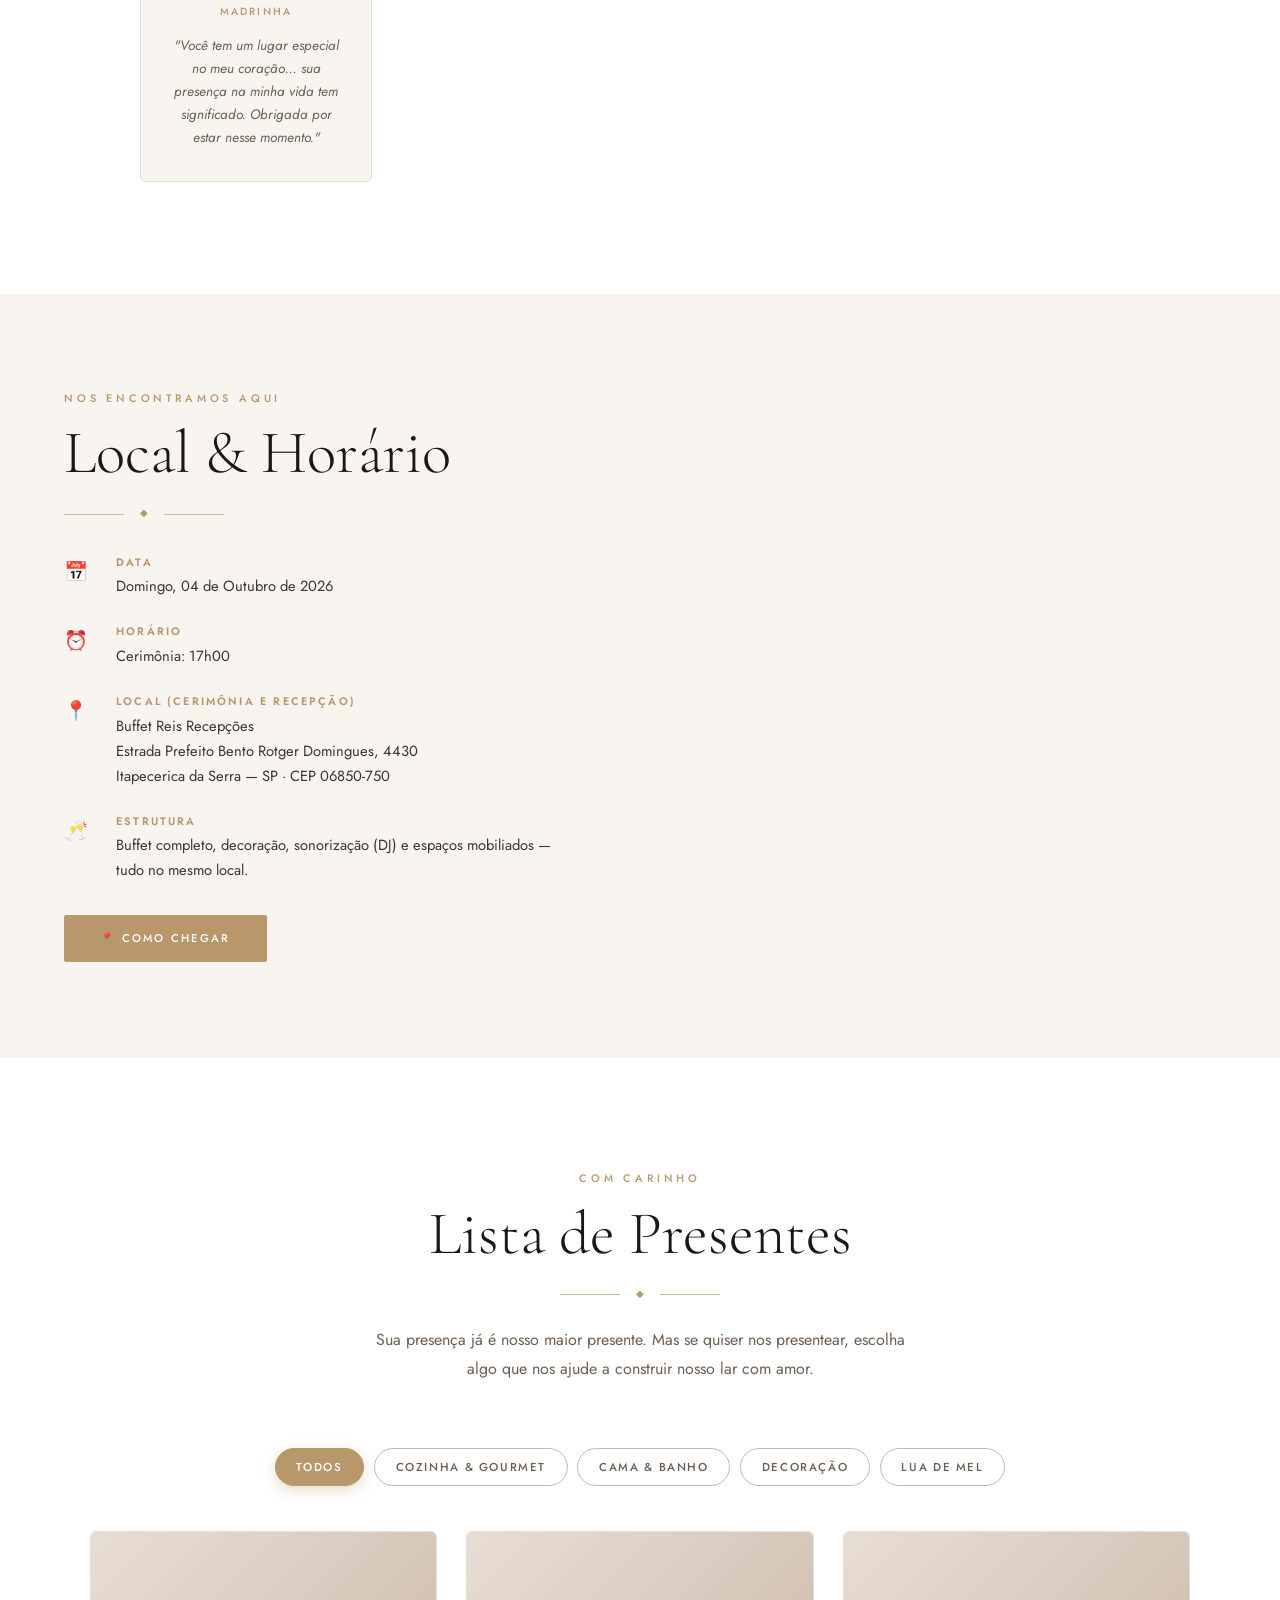
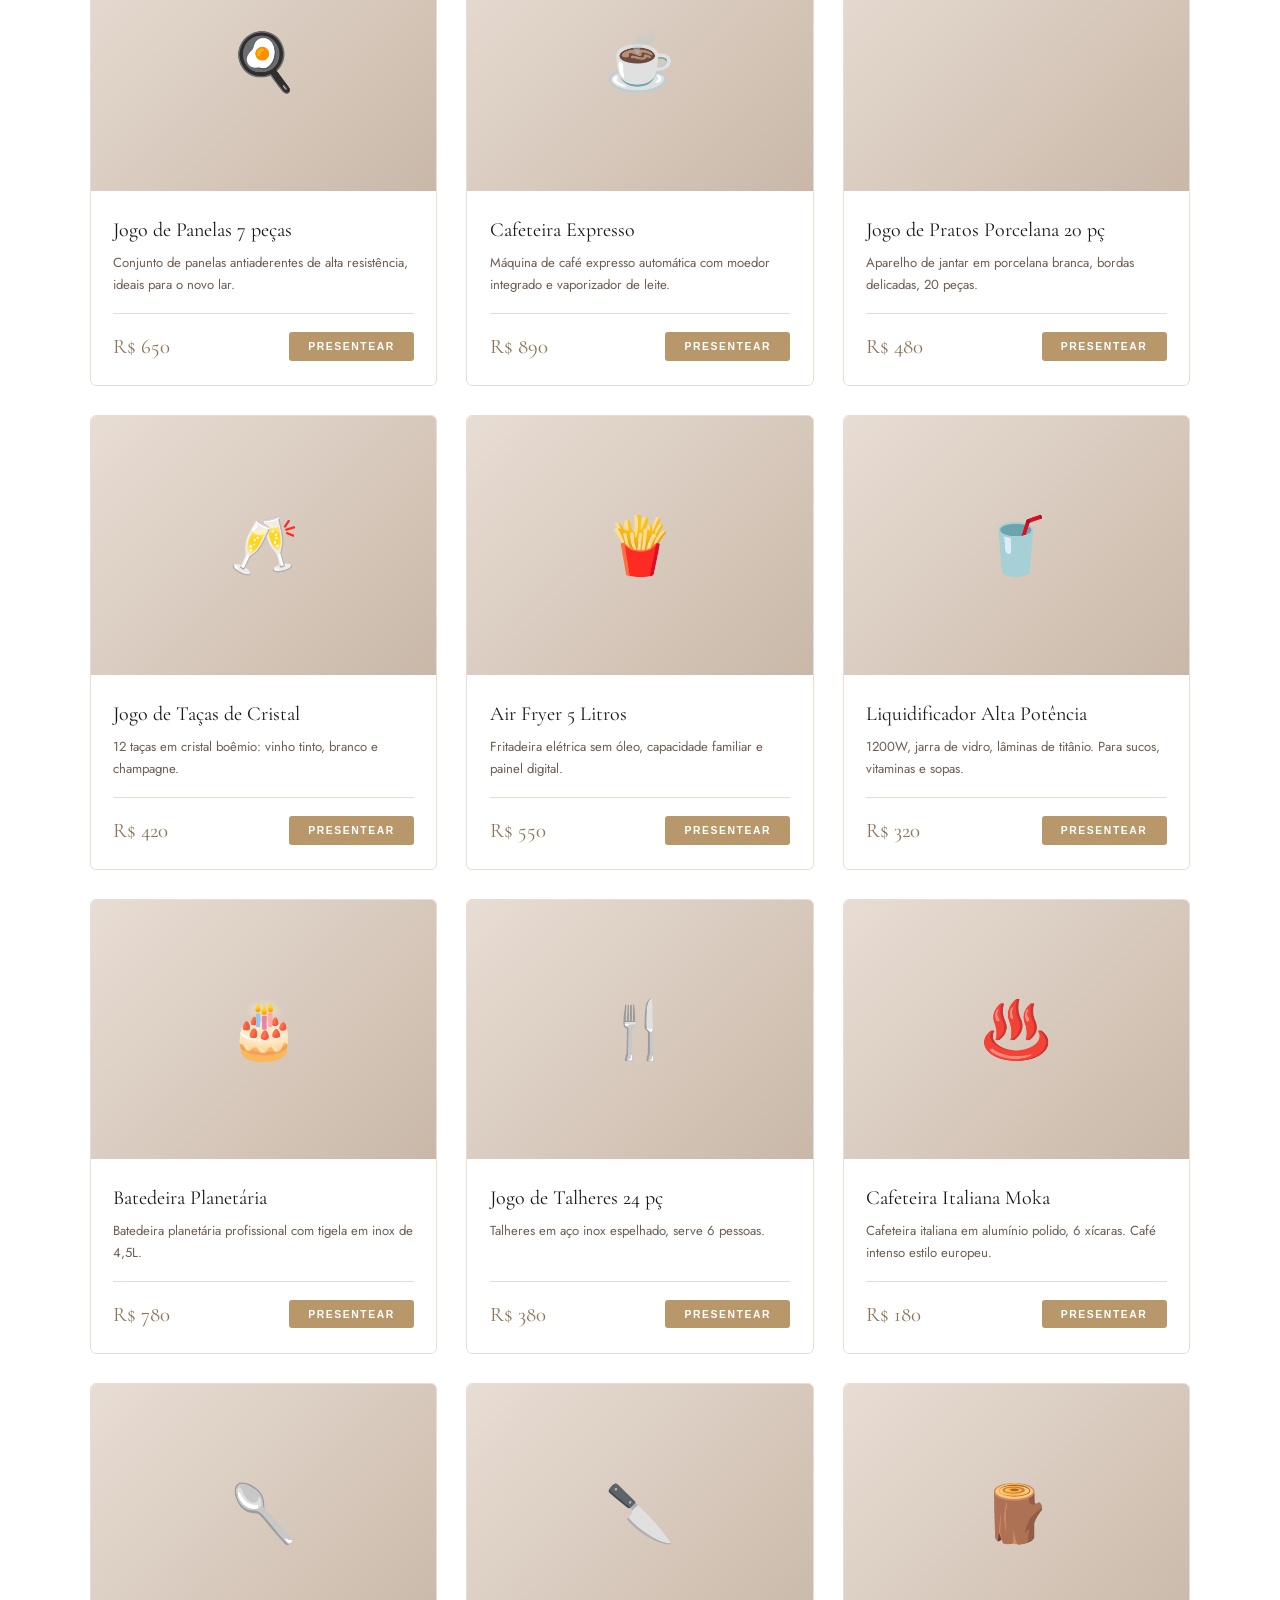
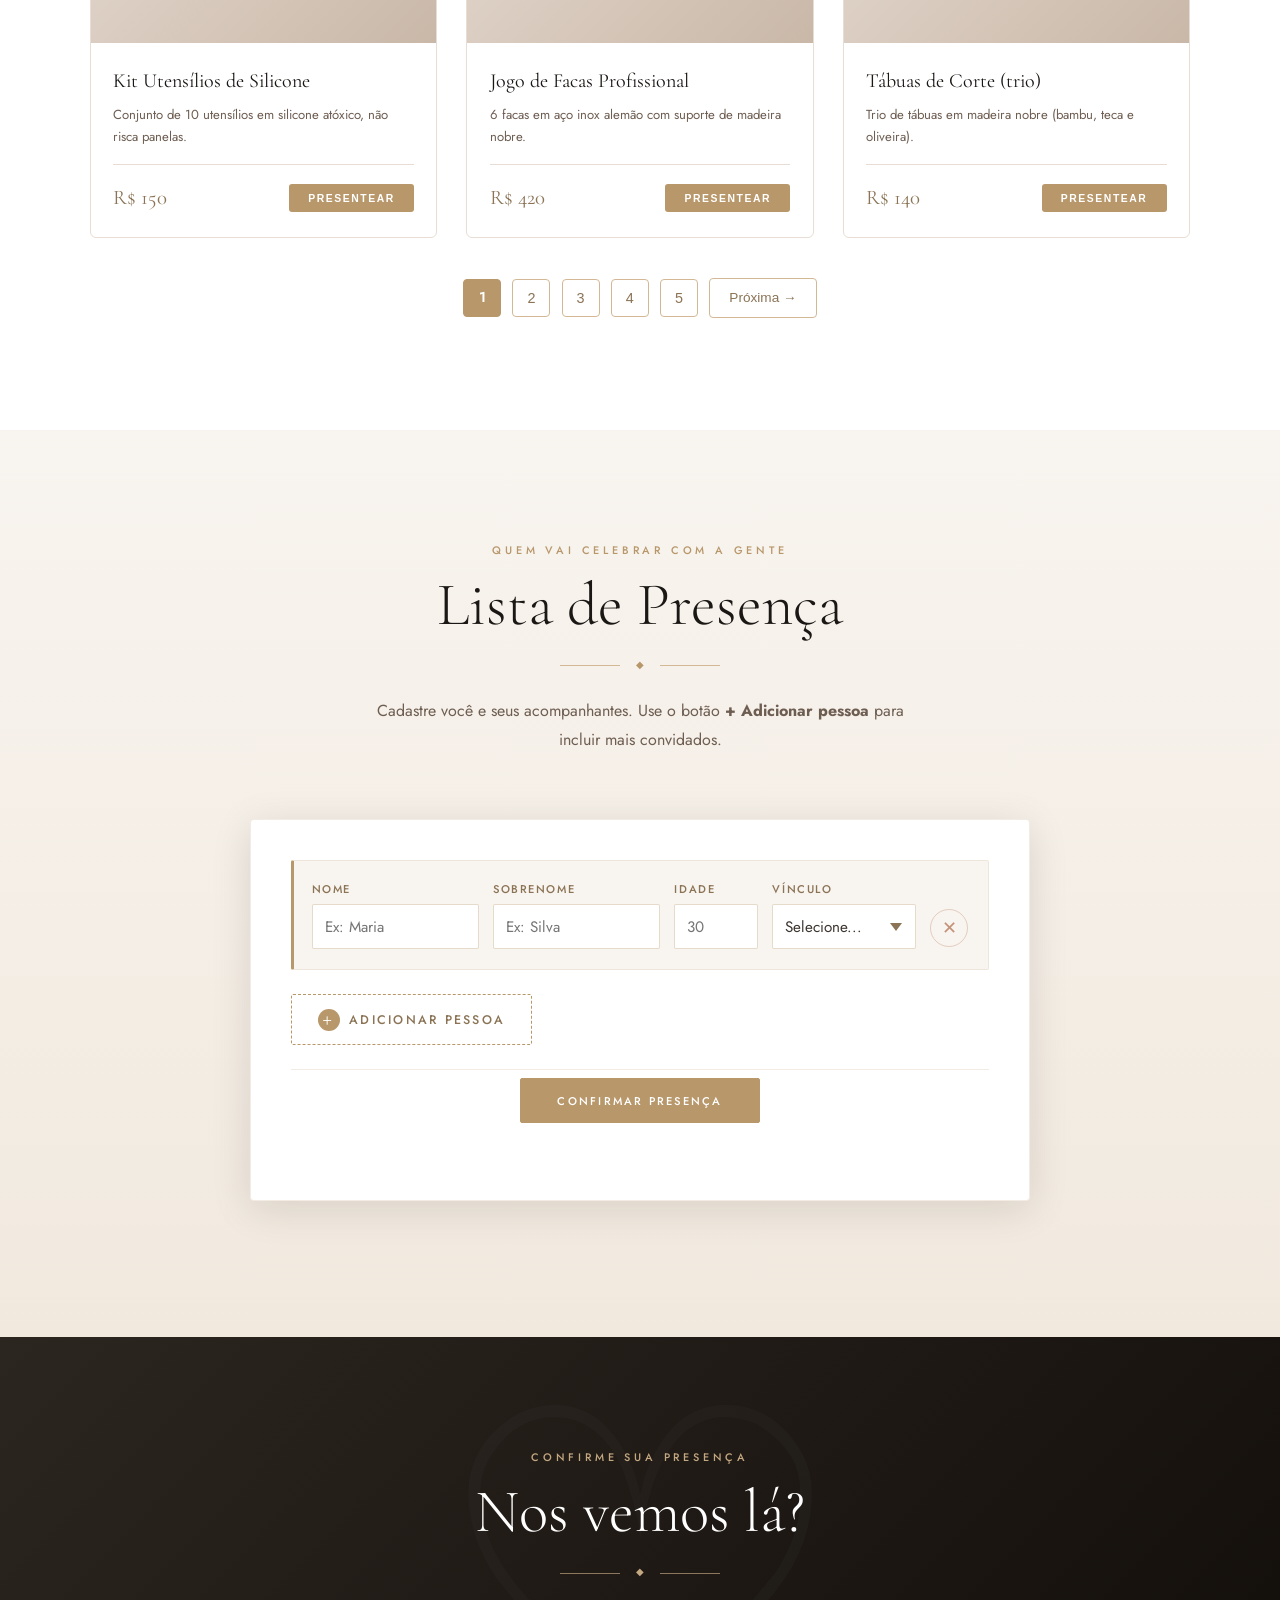
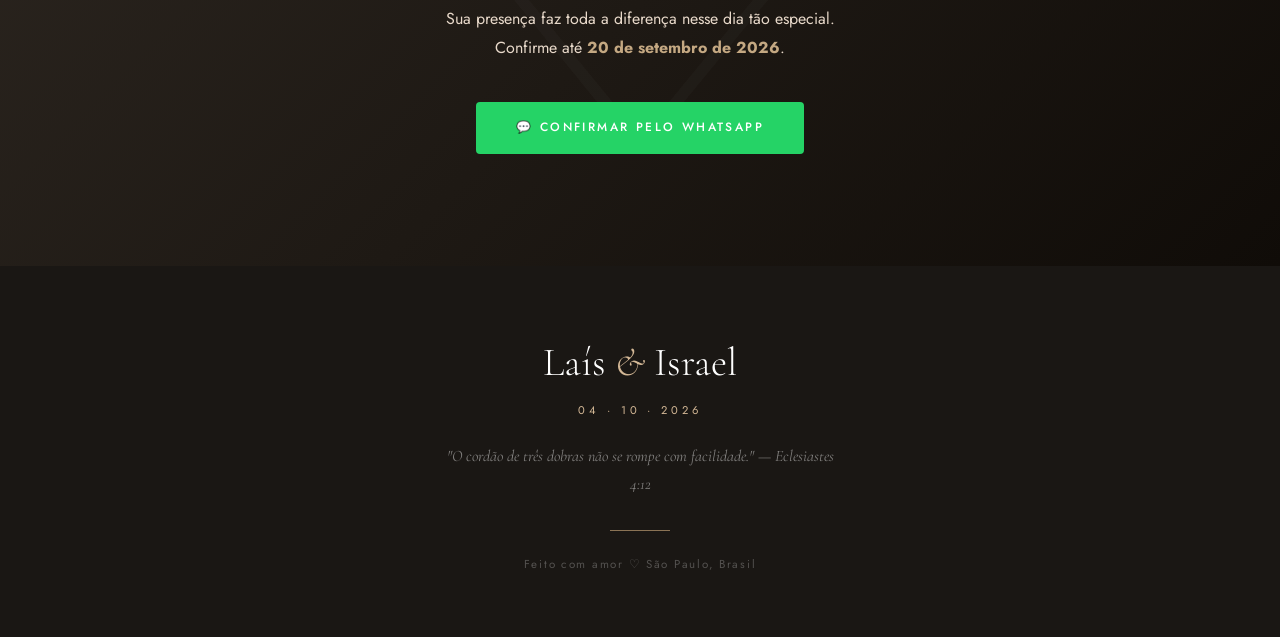
==== commit bae796c7: "Adiciona pagina de cha de panela integrada ao Google Sheets - Nova pagina cha-panela.html com hero, " ====
--- a/index.html
+++ b/index.html
@@ -25,6 +25,7 @@
       <li><a href="#padrinhos">Padrinhos</a></li>
       <li><a href="#local">Local</a></li>
       <li><a href="#presentes">Presentes</a></li>
+      <li><a href="cha-panela.html">Chá de Panela</a></li>
       <li><a href="#presenca">Presença</a></li>
     </ul>
     <button class="nav-toggle" id="navToggle" aria-label="Menu">
@@ -379,7 +380,7 @@
         <div class="padrinho-avatar has-photo" style="background-image: url('assets/fotos_padrinhos/felipe.jpeg'); --photo-pos: center 22%;">F</div>
         <h4>Felipe Alexandre</h4>
         <span class="padrinho-role">Padrinho</span>
-        <p>"Mais que um irmão, é um comediante."</p>
+        <p>"Cunhado, você já faz parte da nossa história e seria uma honra ter você como nosso padrinho de casamento. Você é querido e amado por nós e sua presença nesse momento é mais que especial."</p>
       </div>
       <div class="padrinho-card">
         <div class="padrinho-avatar has-photo" style="background-image: url('assets/fotos_padrinhos/allan.jpeg'); --photo-pos: center 18%;">A</div>
--- a/css/style.css
+++ b/css/style.css
@@ -1970,3 +1970,173 @@
   }
   .btn-confirm { width: 100%; }
 }
+
+/* ============================================
+   CHÁ DE PANELA (cha-panela.html)
+   ============================================ */
+body.page-cha {
+  background: var(--cream);
+}
+
+.cha-hero {
+  padding: 8rem 1.5rem 3rem;
+  text-align: center;
+  max-width: 780px;
+  margin: 0 auto;
+}
+.cha-title {
+  font-family: var(--font-serif);
+  font-size: clamp(2rem, 5vw, 3rem);
+  font-weight: 400;
+  color: var(--dark);
+  margin: 0.5rem 0 1rem;
+  letter-spacing: 0.02em;
+}
+.cha-lead {
+  font-size: 1rem;
+  color: var(--text-lt);
+  line-height: 1.7;
+  margin-top: 1.2rem;
+}
+.cha-status {
+  margin-top: 1.2rem;
+  font-size: 0.85rem;
+  letter-spacing: 0.14em;
+  text-transform: uppercase;
+  color: var(--gold);
+}
+
+.cha-wrap {
+  max-width: 1100px;
+  margin: 0 auto;
+  padding: 2rem 1.5rem 6rem;
+}
+
+.cha-tabs {
+  display: flex;
+  flex-wrap: wrap;
+  gap: 0.6rem;
+  justify-content: center;
+  margin-bottom: 2rem;
+}
+.cha-tab {
+  background: transparent;
+  border: 1px solid var(--nude);
+  color: var(--text-lt);
+  padding: 0.6rem 1.1rem;
+  border-radius: 999px;
+  font-family: var(--font-sans);
+  font-size: 0.85rem;
+  letter-spacing: 0.08em;
+  cursor: pointer;
+  transition: all 0.25s var(--ease);
+}
+.cha-tab:hover { border-color: var(--gold-lt); color: var(--dark); }
+.cha-tab.active {
+  background: var(--dark);
+  color: var(--white);
+  border-color: var(--dark);
+}
+
+.cha-grid {
+  display: grid;
+  grid-template-columns: repeat(auto-fill, minmax(230px, 1fr));
+  gap: 1rem;
+}
+.cha-card {
+  background: var(--white);
+  border: 1px solid var(--nude);
+  border-radius: 6px;
+  padding: 1.3rem 1.2rem;
+  display: flex;
+  flex-direction: column;
+  gap: 1rem;
+  transition: all 0.3s var(--ease);
+}
+.cha-card:hover {
+  border-color: var(--gold-lt);
+  box-shadow: var(--shadow);
+  transform: translateY(-3px);
+}
+.cha-card-name {
+  font-family: var(--font-serif);
+  font-size: 1.05rem;
+  font-weight: 400;
+  color: var(--dark);
+  margin: 0;
+  min-height: 2.6em;
+  line-height: 1.3;
+}
+.cha-btn-choose {
+  width: 100%;
+  padding: 0.7rem 1rem;
+  font-size: 0.8rem;
+  letter-spacing: 0.14em;
+}
+
+.cha-empty {
+  text-align: center;
+  padding: 4rem 1rem;
+  color: var(--text-lt);
+  font-style: italic;
+  line-height: 1.8;
+}
+
+.cha-spec {
+  color: var(--text-lt);
+  font-style: italic;
+  margin-top: -0.4rem;
+}
+
+/* Feedback overlay */
+.cha-feedback {
+  position: fixed;
+  inset: 0;
+  background: rgba(30,20,10,0.55);
+  display: flex;
+  align-items: center;
+  justify-content: center;
+  z-index: 2000;
+  opacity: 0;
+  pointer-events: none;
+  transition: opacity 0.25s var(--ease);
+  padding: 1.5rem;
+}
+.cha-feedback.open {
+  opacity: 1;
+  pointer-events: auto;
+}
+.cha-feedback-card {
+  background: var(--white);
+  border: 1px solid var(--gold-lt);
+  border-radius: 8px;
+  padding: 2.4rem 2rem;
+  max-width: 440px;
+  width: 100%;
+  text-align: center;
+  box-shadow: 0 20px 60px rgba(0,0,0,0.2);
+}
+.cha-feedback-emoji {
+  font-size: 3rem;
+  margin-bottom: 0.6rem;
+}
+.cha-feedback-card h3 {
+  font-family: var(--font-serif);
+  font-size: 1.6rem;
+  font-weight: 400;
+  color: var(--dark);
+  margin: 0 0 0.8rem;
+}
+.cha-feedback-card p {
+  color: var(--text-lt);
+  line-height: 1.7;
+  margin-bottom: 1.6rem;
+}
+
+@media (max-width: 640px) {
+  .cha-hero { padding: 7rem 1rem 2rem; }
+  .cha-wrap { padding: 1.5rem 1rem 5rem; }
+  .cha-grid { grid-template-columns: repeat(auto-fill, minmax(160px, 1fr)); gap: 0.8rem; }
+  .cha-card { padding: 1rem; }
+  .cha-card-name { font-size: 0.95rem; min-height: 2.2em; }
+}
